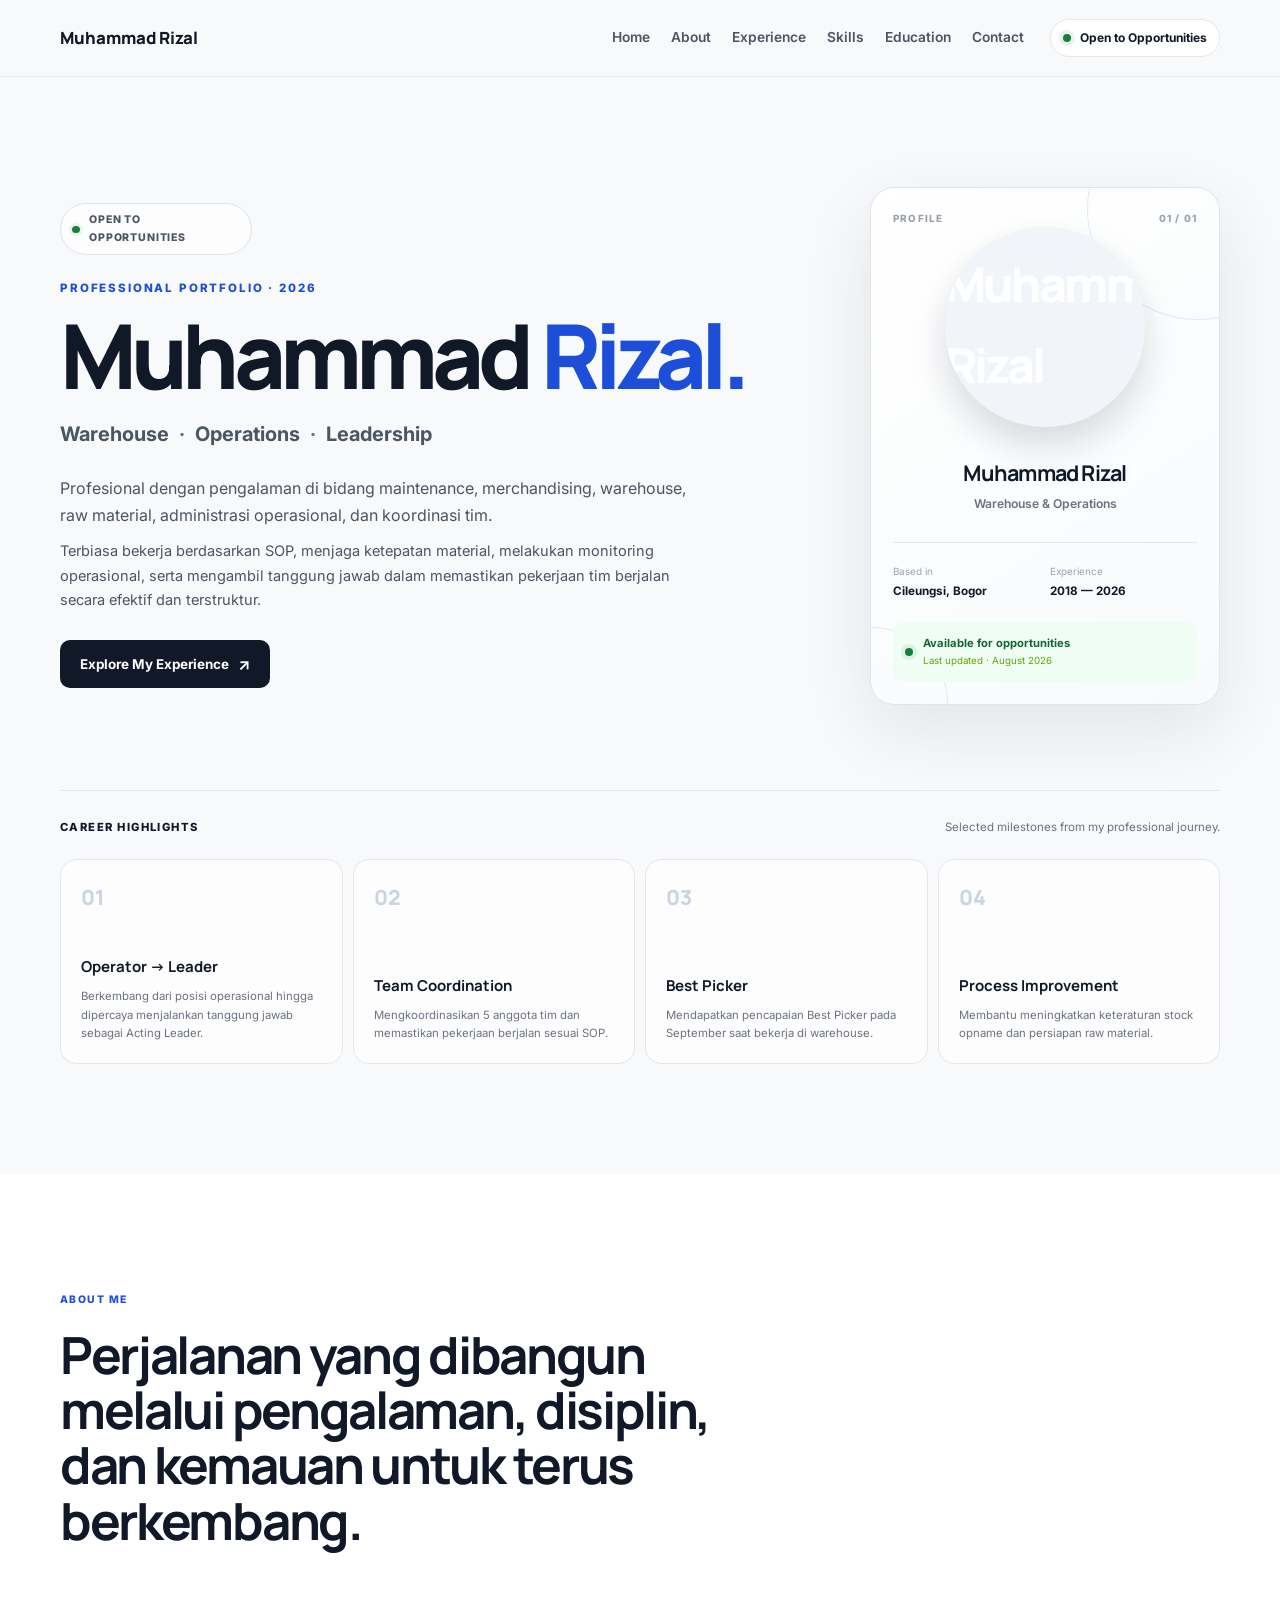
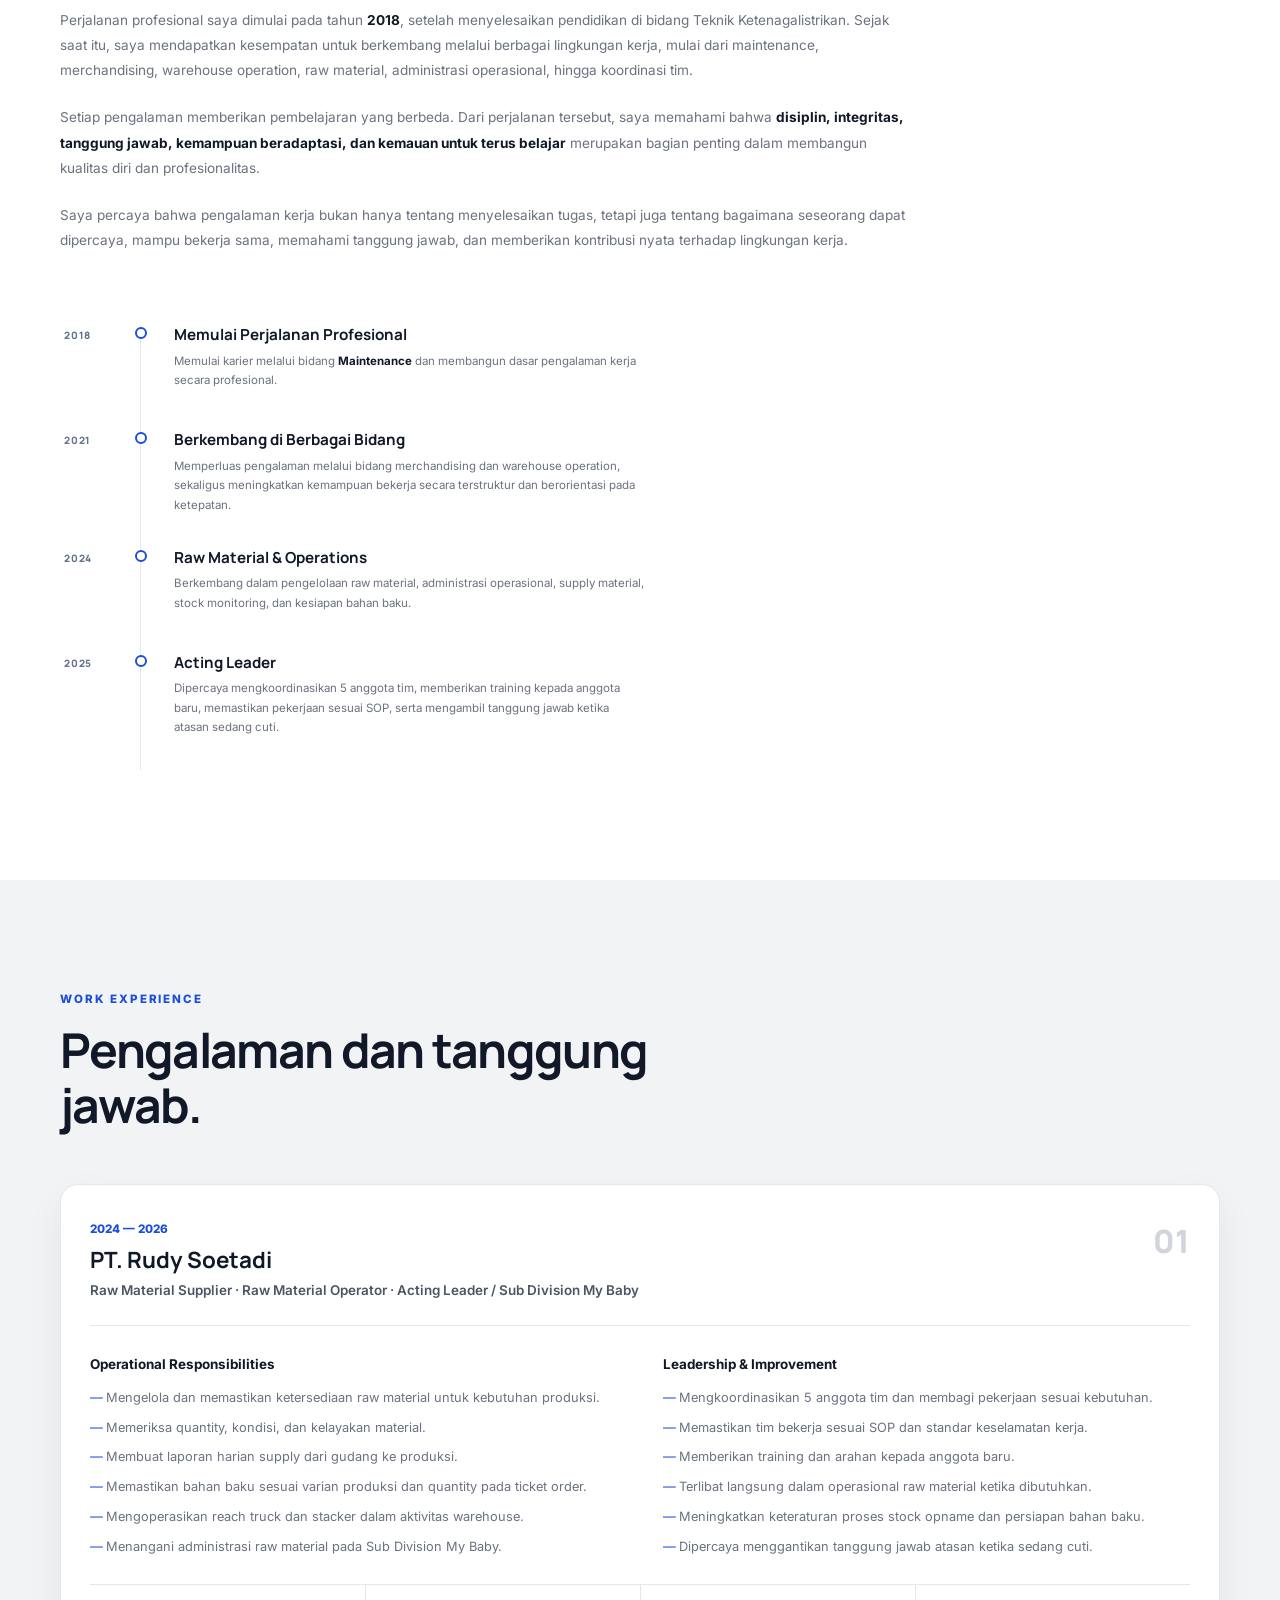
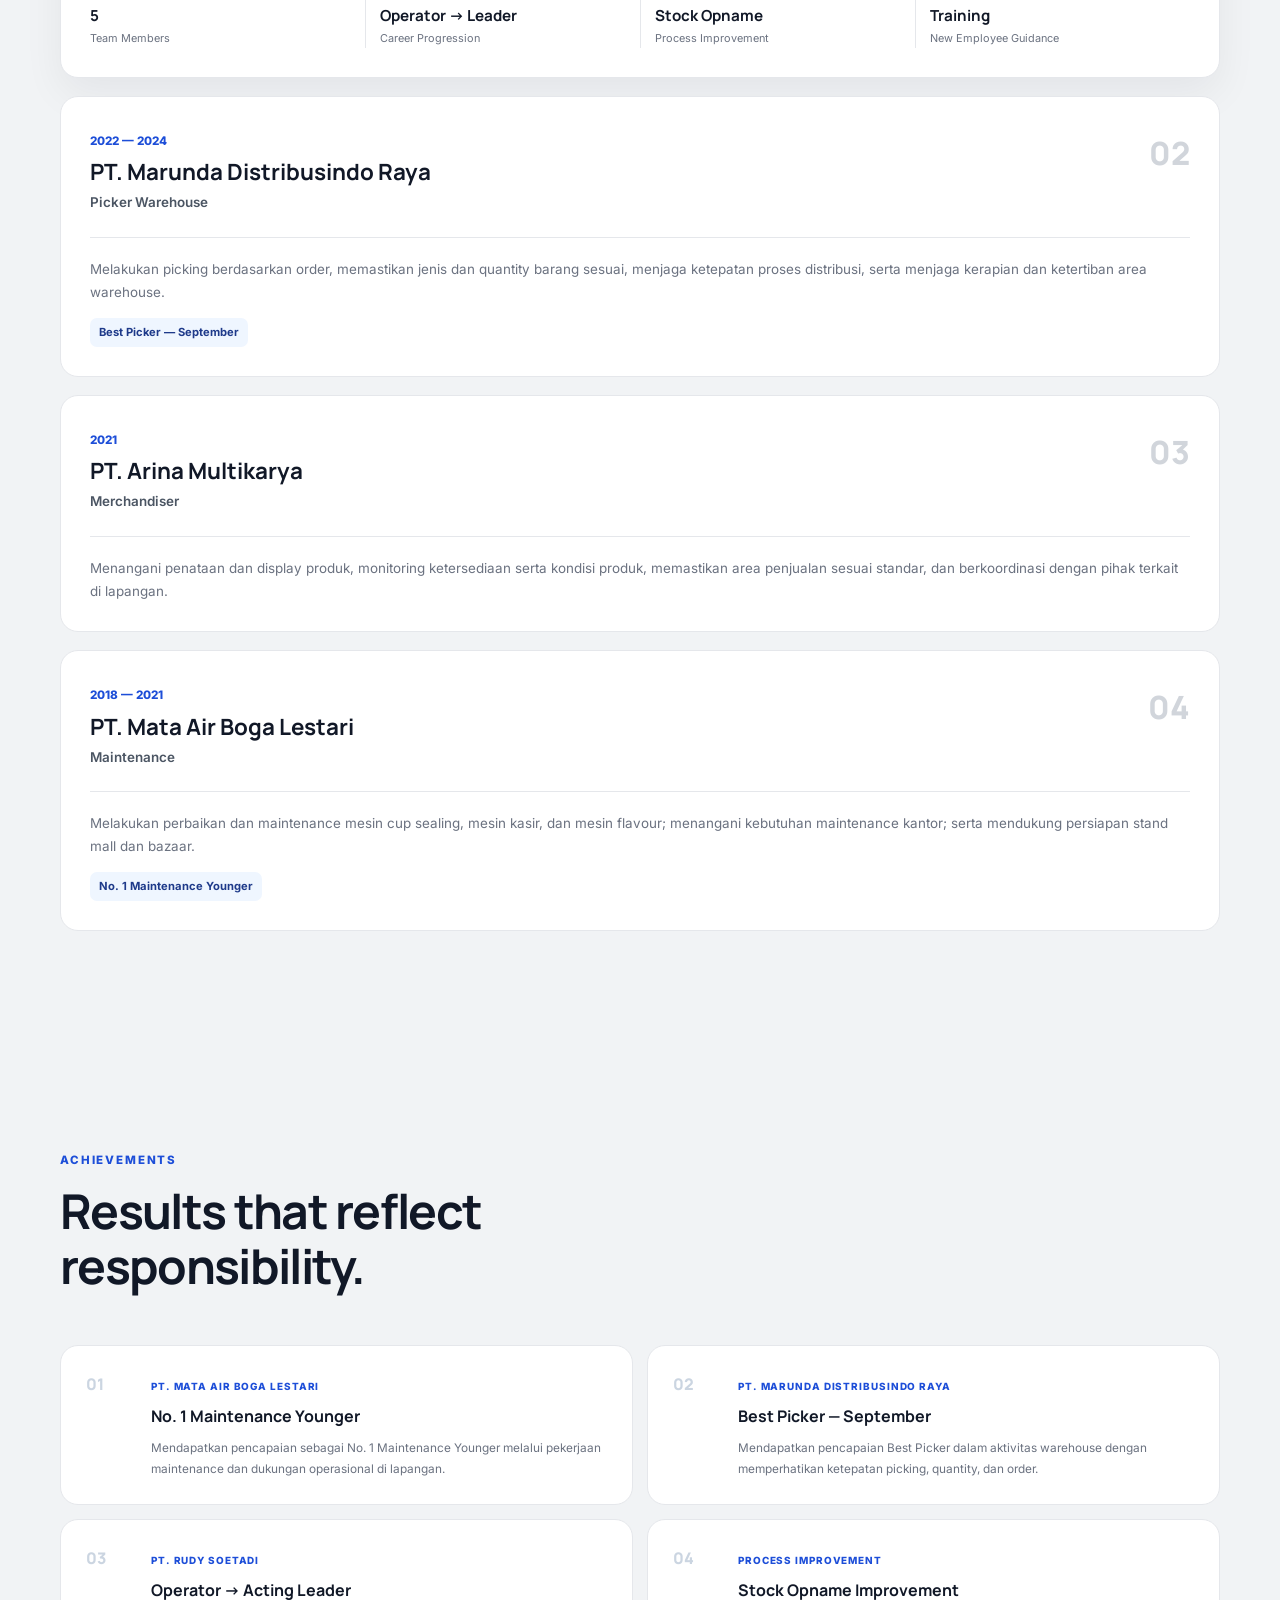
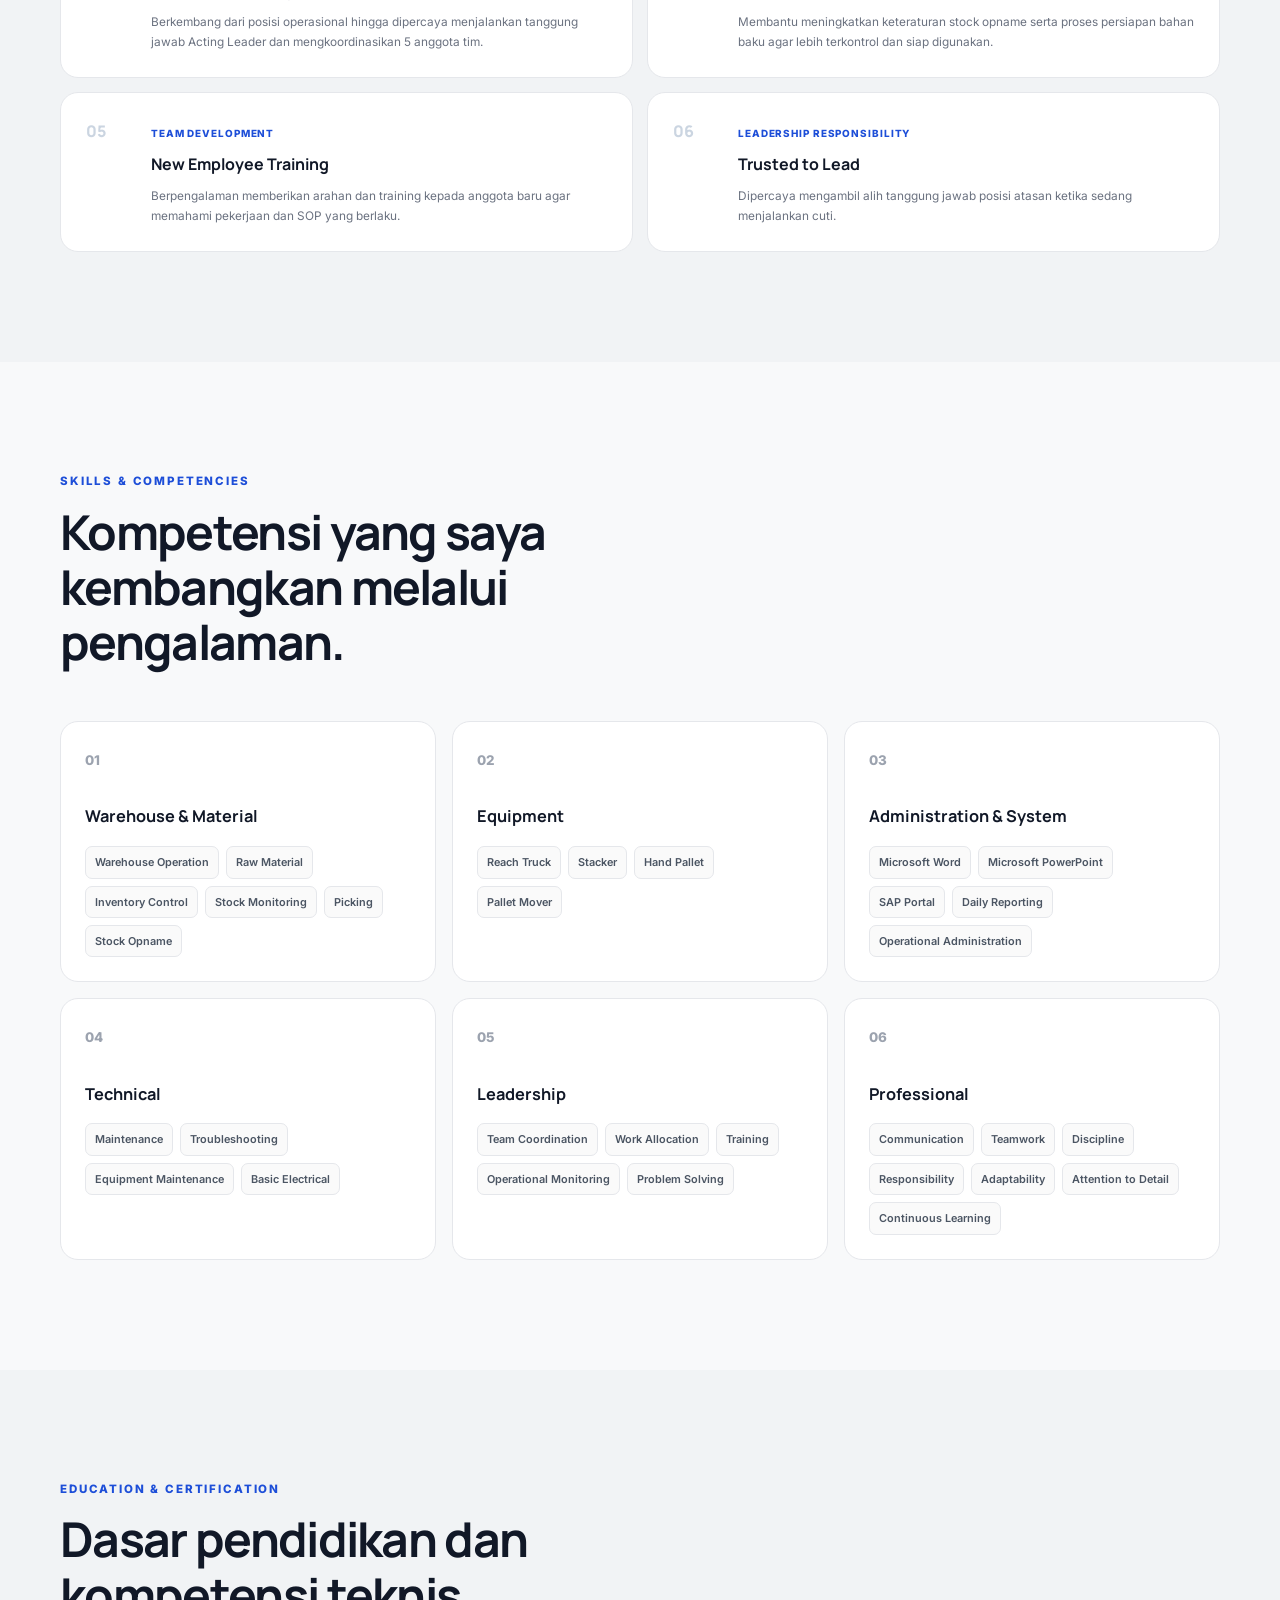
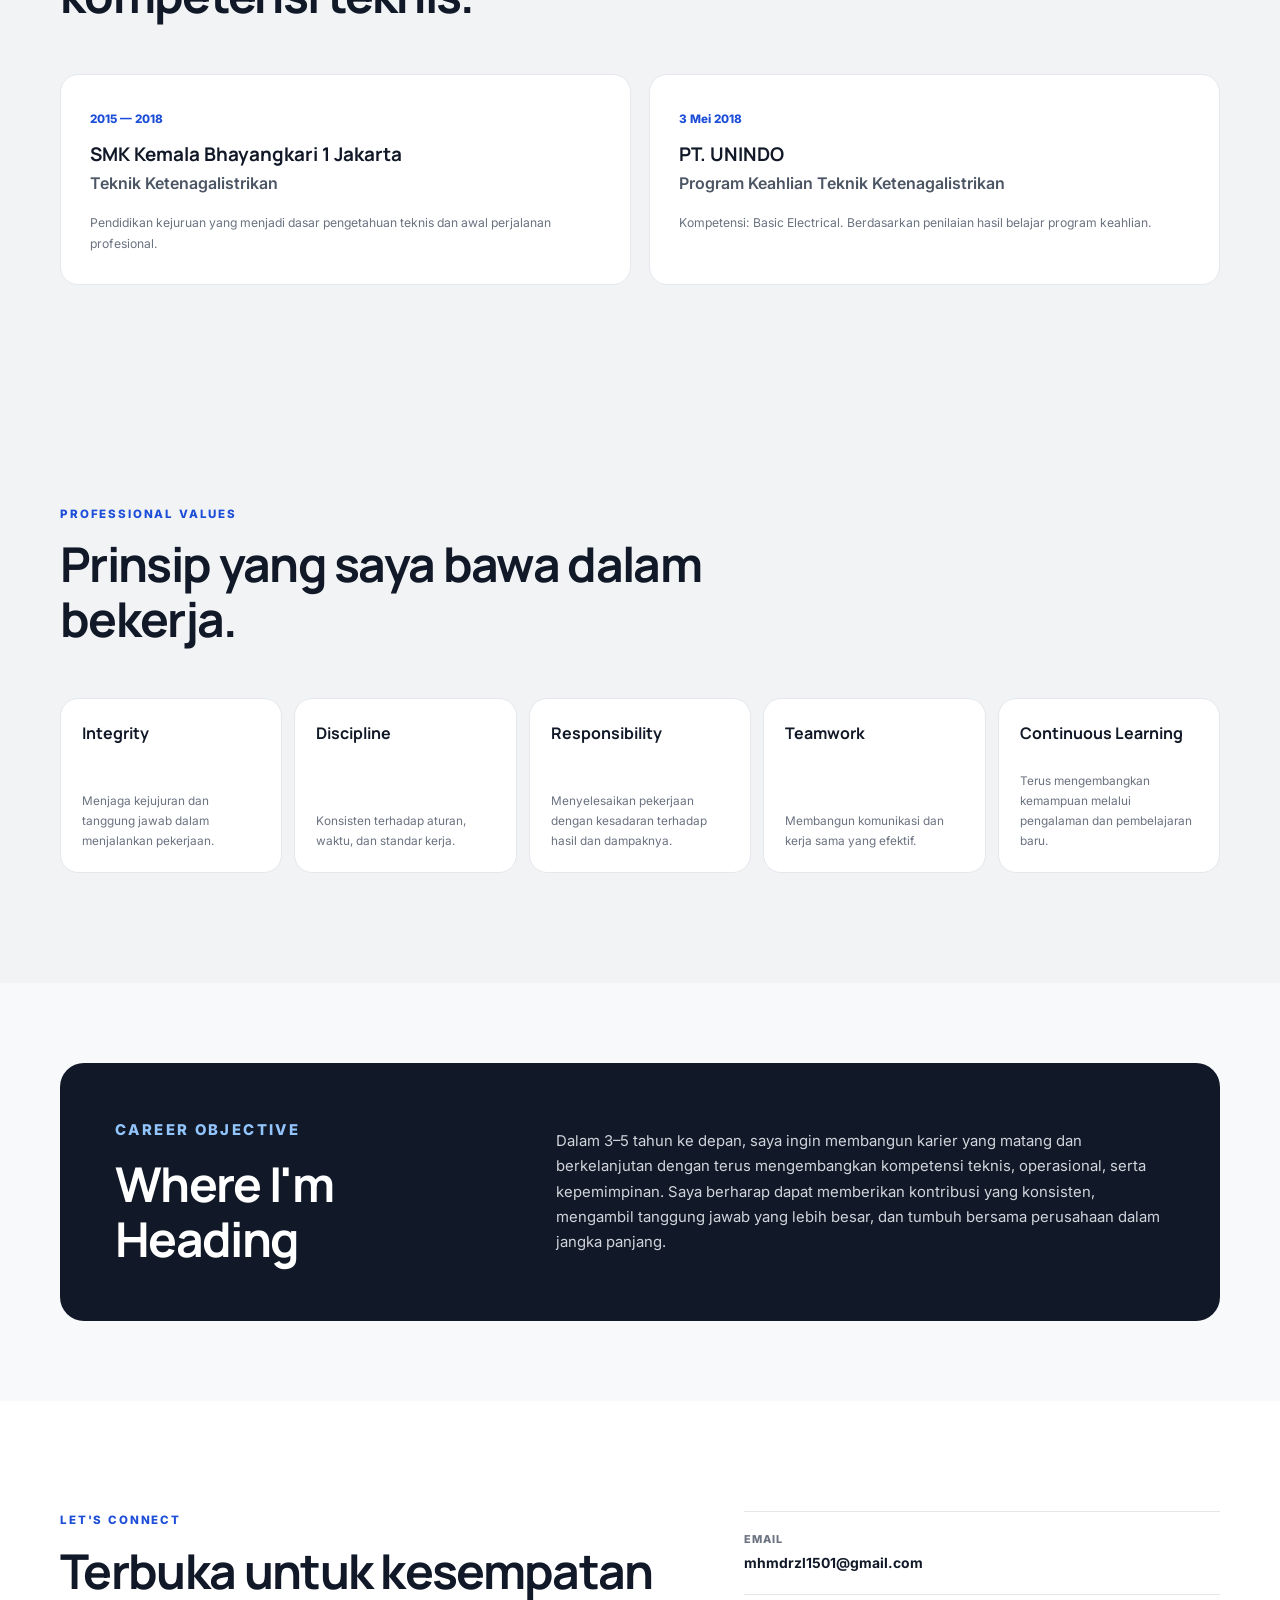
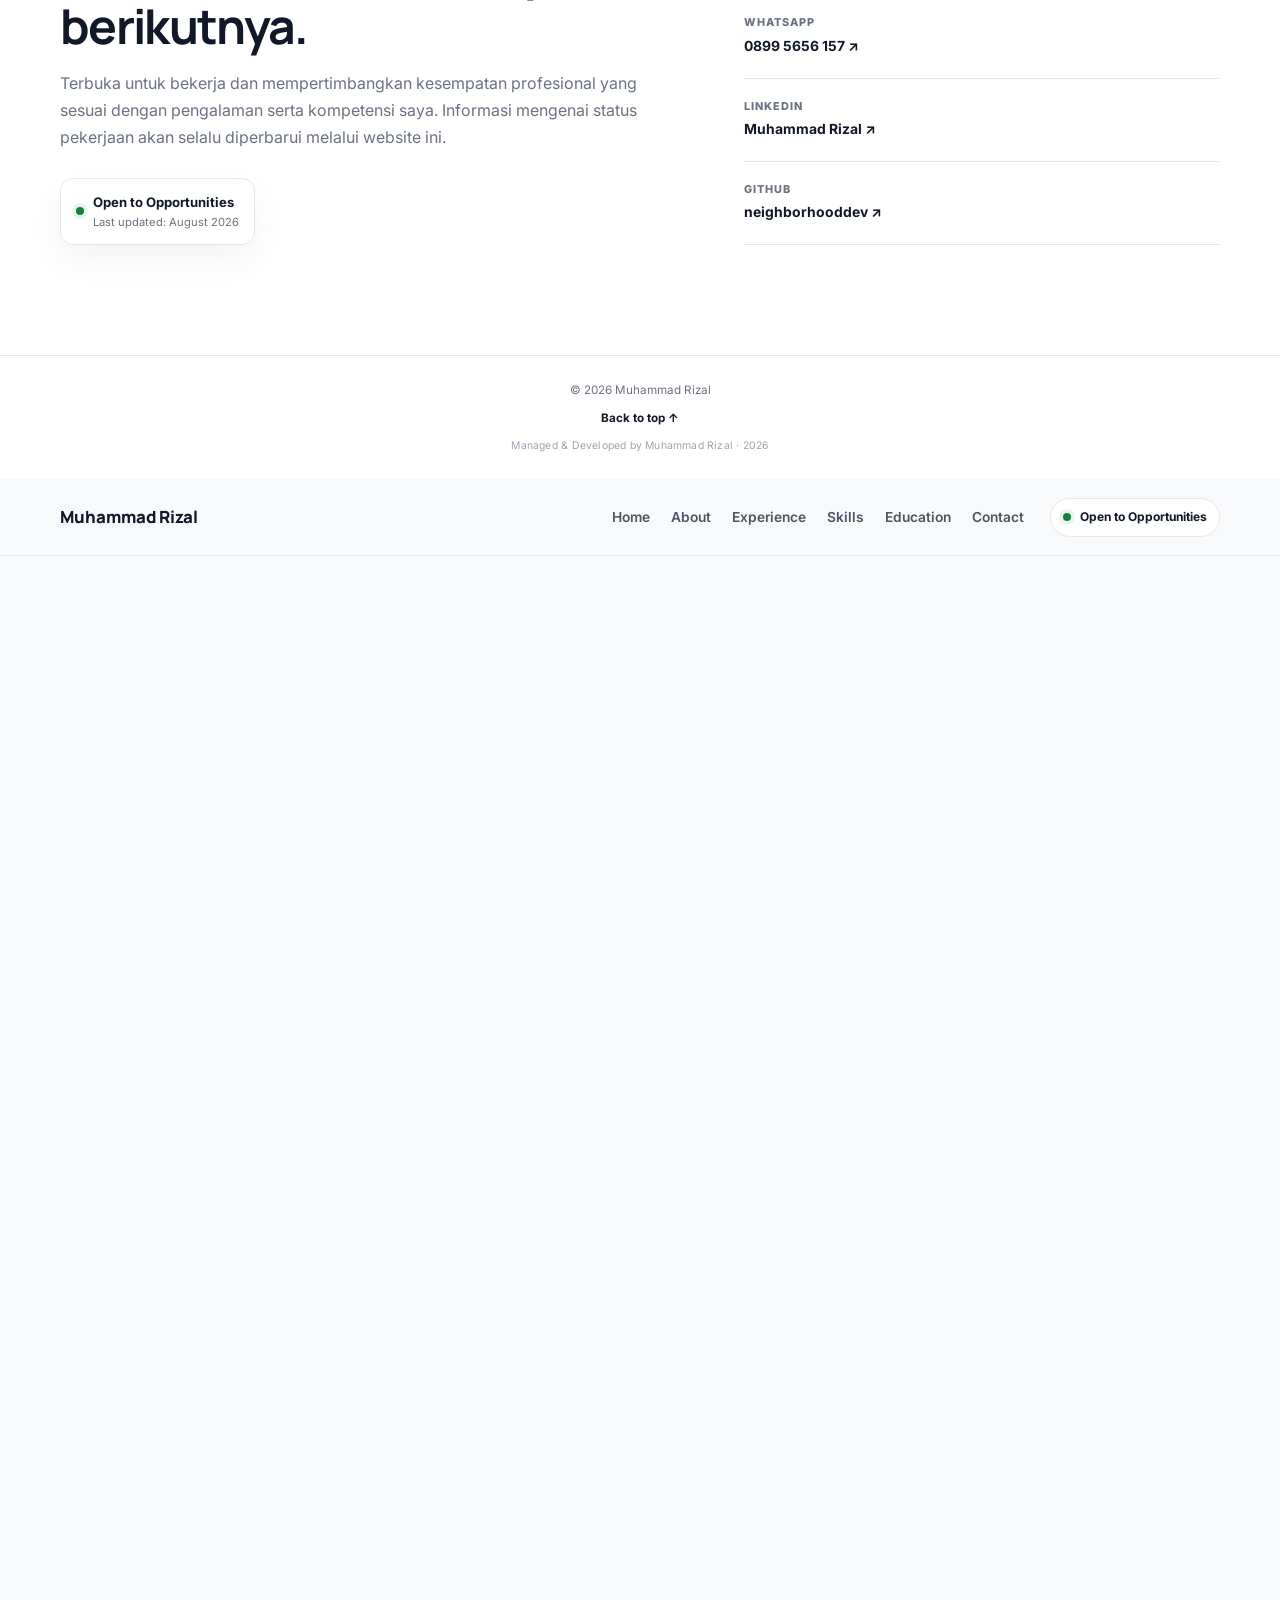
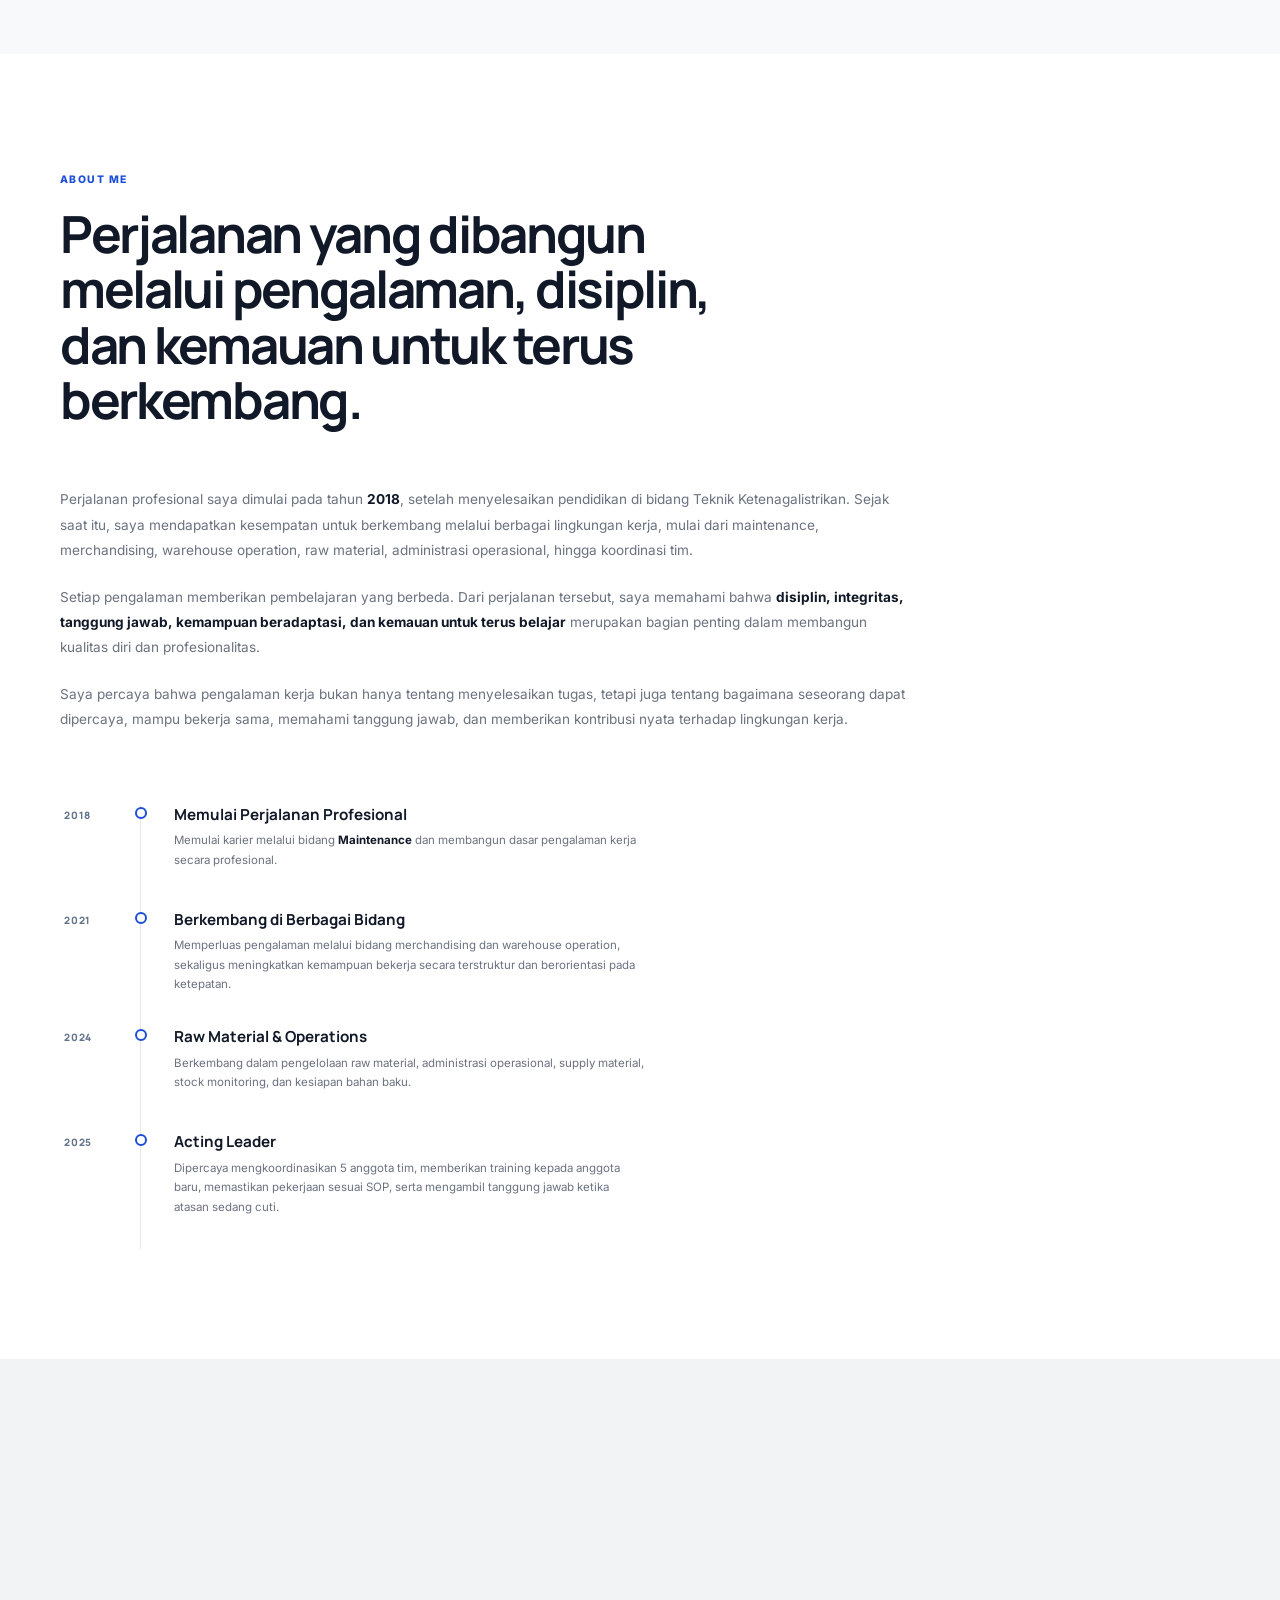
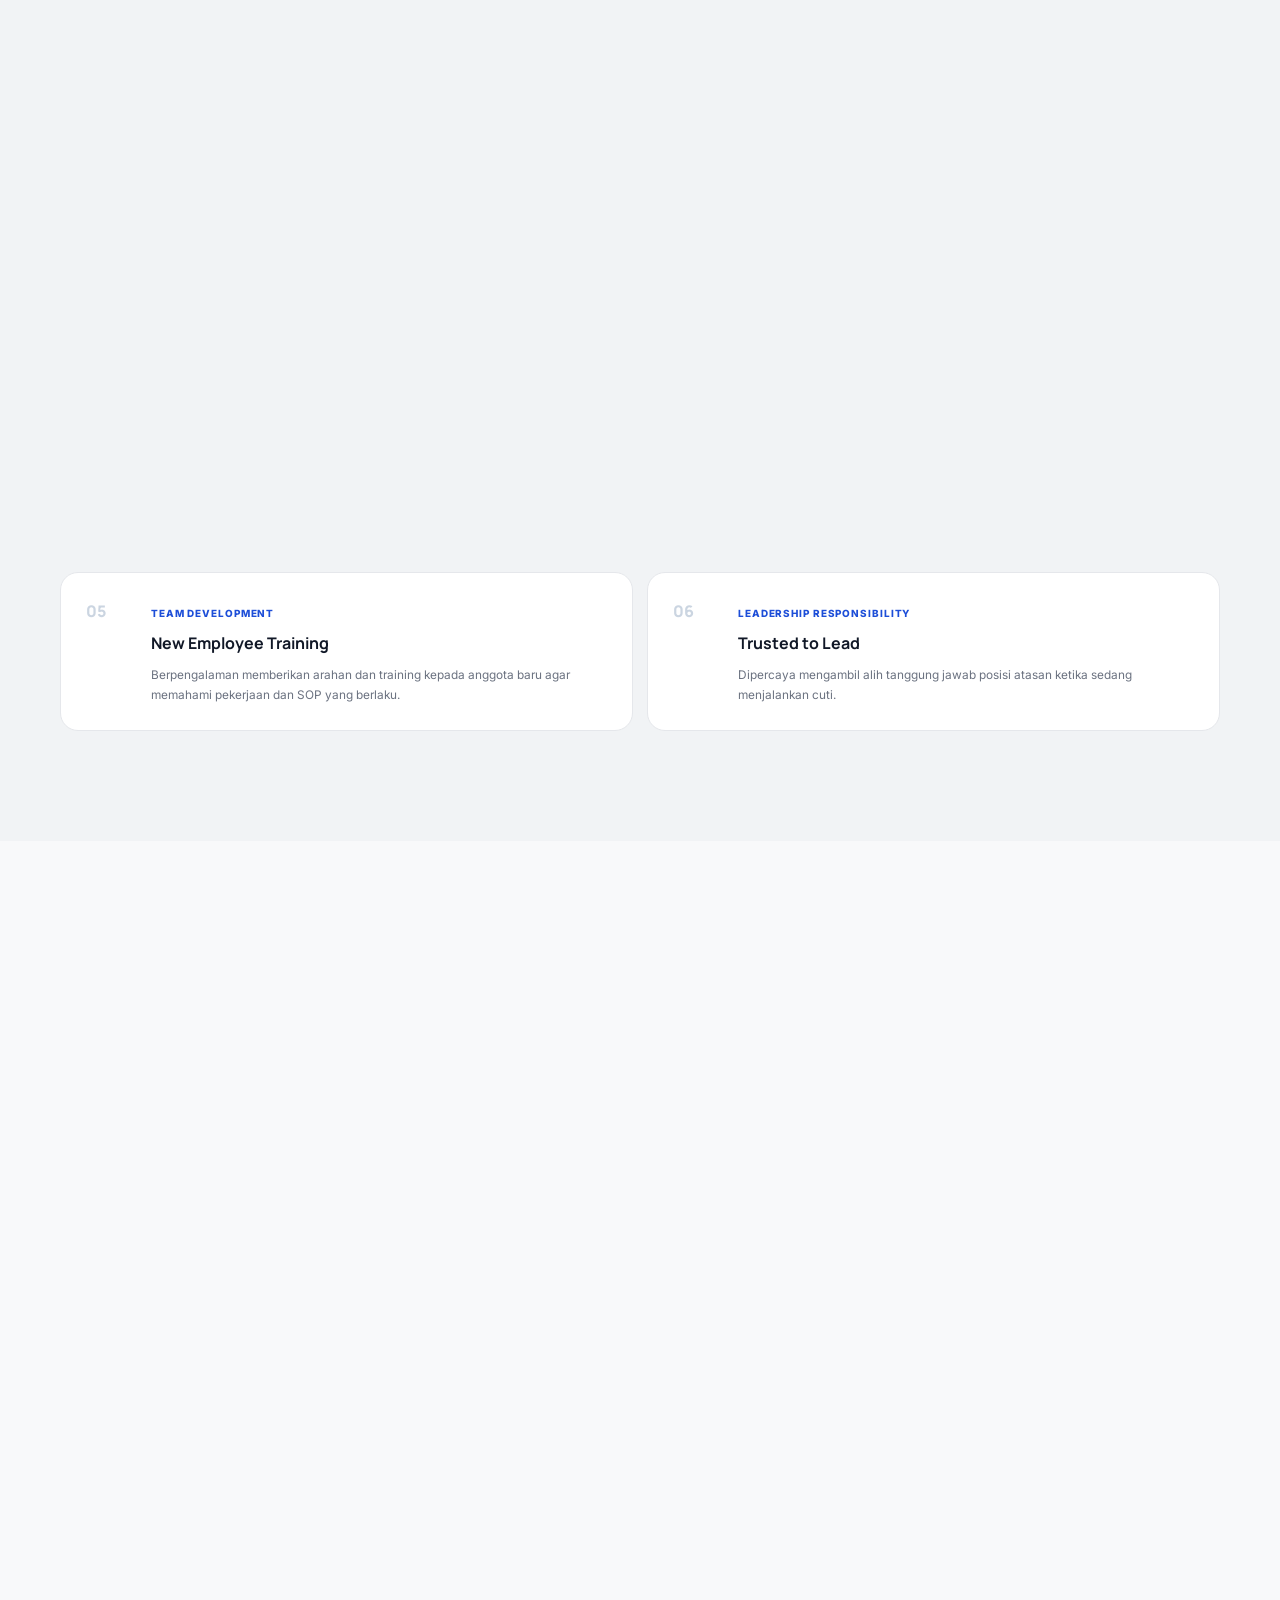
==== aa.html @ 7bb7089b "Add files via upload" ====
<!DOCTYPE html>
<html lang="id">

<head>
    <meta charset="UTF-8">
    <meta name="viewport" content="width=device-width, initial-scale=1.0">

    <meta
        name="description"
        content="Portfolio profesional Muhammad Rizal — Warehouse, Operations & Leadership."
    >

    <title>Muhammad Rizal | Professional Portfolio</title>

    <!-- Google Fonts -->
    <link rel="preconnect" href="https://fonts.googleapis.com">
    <link rel="preconnect" href="https://fonts.gstatic.com" crossorigin>

    <link
        href="https://fonts.googleapis.com/css2?family=Inter:wght@400;500;600;700&family=Manrope:wght@600;700;800&display=swap"
        rel="stylesheet"
    >

    <link rel="stylesheet" href="style.css">
</head>

<body>

<header class="site-header">

    <nav class="navbar container">

        <a href="#home" class="brand">
            Muhammad Rizal
        </a>

        <button
            class="menu-toggle"
            aria-label="Buka menu"
            aria-expanded="false"
        >
            <span></span>
            <span></span>
            <span></span>
        </button>

        <div class="nav-menu">
            <a href="#home">Home</a>
            <a href="#about">About</a>
            <a href="#experience">Experience</a>
            <a href="#skills">Skills</a>
            <a href="#education">Education</a>
            <a href="#contact">Contact</a>
        </div>

        <a href="#contact" class="availability-pill">
            <span class="status-dot"></span>
            Open to Opportunities
        </a>

    </nav>

</header>


<main>

<!-- ================= HERO ================= -->

<section class="hero section" id="home">

    <div class="container">

        <div class="hero-grid">

            <div class="hero-copy reveal">

                <div class="hero-label">
                    <span class="status-dot"></span>
                    OPEN TO OPPORTUNITIES
                </div>

                <p class="eyebrow">
                    PROFESSIONAL PORTFOLIO · 2026
                </p>

                <h1>
                    Muhammad
                    <span>Rizal.</span>
                </h1>

                <p class="hero-role">
                    Warehouse
                    <i>·</i>
                    Operations
                    <i>·</i>
                    Leadership
                </p>

                <p class="hero-description">
                    Profesional dengan pengalaman di bidang
                    maintenance, merchandising, warehouse,
                    raw material, administrasi operasional,
                    dan koordinasi tim.
                </p>

                <p class="hero-description secondary-description">
                    Terbiasa bekerja berdasarkan SOP, menjaga
                    ketepatan material, melakukan monitoring
                    operasional, serta mengambil tanggung jawab
                    dalam memastikan pekerjaan tim berjalan
                    secara efektif dan terstruktur.
                </p>

                <div class="hero-actions">

                    <a
                        href="#experience"
                        class="button primary"
                    >
                        Explore My Experience
                        <span>↗</span>
                    </a>

                </div>

            </div>


            <div class="hero-profile reveal">

                <div class="profile-card">

                    <div class="profile-top">
                        <span>PROFILE</span>
                        <span>01 / 01</span>
                    </div>

                    <div class="profile-monogram">

                        <img
                            src="https://i.imgur.com/rXonuzf.jpeg"
                            alt="Muhammad Rizal"
                        >

                    </div>

                    <div class="profile-info">

                        <h2>
                            Muhammad Rizal
                        </h2>

                        <p>
                            Warehouse & Operations
                        </p>

                    </div>

                    <div class="profile-meta">

                        <div>
                            <span>Based in</span>
                            <strong>
                                Cileungsi, Bogor
                            </strong>
                        </div>

                        <div>
                            <span>Experience</span>
                            <strong>
                                2018 — 2026
                            </strong>
                        </div>

                    </div>

                    <div class="profile-status">

                        <span class="status-dot"></span>

                        <div>

                            <strong>
                                Available for opportunities
                            </strong>

                            <small>
                                Last updated · August 2026
                            </small>

                        </div>

                    </div>

                </div>

            </div>

        </div>


        <!-- ================= CAREER HIGHLIGHTS ================= -->

        <div class="career-highlights reveal">

            <div class="highlights-heading">

                <span>
                    CAREER HIGHLIGHTS
                </span>

                <p>
                    Selected milestones from my
                    professional journey.
                </p>

            </div>


            <div class="highlight-grid">

                <article class="highlight-card">

                    <div class="highlight-number">
                        01
                    </div>

                    <div>

                        <strong>
                            Operator → Leader
                        </strong>

                        <p>
                            Berkembang dari posisi operasional
                            hingga dipercaya menjalankan
                            tanggung jawab sebagai Acting Leader.
                        </p>

                    </div>

                </article>


                <article class="highlight-card">

                    <div class="highlight-number">
                        02
                    </div>

                    <div>

                        <strong>
                            Team Coordination
                        </strong>

                        <p>
                            Mengkoordinasikan 5 anggota
                            tim dan memastikan pekerjaan
                            berjalan sesuai SOP.
                        </p>

                    </div>

                </article>


                <article class="highlight-card">

                    <div class="highlight-number">
                        03
                    </div>

                    <div>

                        <strong>
                            Best Picker
                        </strong>

                        <p>
                            Mendapatkan pencapaian
                            Best Picker pada September
                            saat bekerja di warehouse.
                        </p>

                    </div>

                </article>


                <article class="highlight-card">

                    <div class="highlight-number">
                        04
                    </div>

                    <div>

                        <strong>
                            Process Improvement
                        </strong>

                        <p>
                            Membantu meningkatkan
                            keteraturan stock opname
                            dan persiapan raw material.
                        </p>

                    </div>

                </article>

            </div>

        </div>

    </div>

</section>


<!-- ================= ABOUT ME ================= -->

<section class="about-section" id="about">

    <div class="container">

        <div class="about-header">

            <span class="section-label">
                ABOUT ME
            </span>

            <h2>
                Perjalanan yang dibangun melalui
                pengalaman, disiplin, dan kemauan
                untuk terus berkembang.
            </h2>

        </div>


        <div class="about-content">

            <div class="about-intro">

                <p>
                    Perjalanan profesional saya dimulai pada tahun
                    <strong>2018</strong>, setelah menyelesaikan
                    pendidikan di bidang Teknik Ketenagalistrikan.
                    Sejak saat itu, saya mendapatkan kesempatan
                    untuk berkembang melalui berbagai lingkungan
                    kerja, mulai dari maintenance, merchandising,
                    warehouse operation, raw material, administrasi
                    operasional, hingga koordinasi tim.
                </p>

                <p>
                    Setiap pengalaman memberikan pembelajaran yang
                    berbeda. Dari perjalanan tersebut, saya memahami
                    bahwa <strong>disiplin, integritas, tanggung jawab,
                    kemampuan beradaptasi, dan kemauan untuk terus
                    belajar</strong> merupakan bagian penting dalam
                    membangun kualitas diri dan profesionalitas.
                </p>

                <p>
                    Saya percaya bahwa pengalaman kerja bukan hanya
                    tentang menyelesaikan tugas, tetapi juga tentang
                    bagaimana seseorang dapat dipercaya, mampu bekerja
                    sama, memahami tanggung jawab, dan memberikan
                    kontribusi nyata terhadap lingkungan kerja.
                </p>

            </div>


            <div class="about-journey">

                <div class="journey-item">

                    <div class="journey-year">
                        2018
                    </div>

                    <div class="journey-line"></div>

                    <div class="journey-content">

                        <h3>
                            Memulai Perjalanan Profesional
                        </h3>

                        <p>
                            Memulai karier melalui bidang
                            <strong>Maintenance</strong> dan
                            membangun dasar pengalaman kerja
                            secara profesional.
                        </p>

                    </div>

                </div>


                <div class="journey-item">

                    <div class="journey-year">
                        2021
                    </div>

                    <div class="journey-line"></div>

                    <div class="journey-content">

                        <h3>
                            Berkembang di Berbagai Bidang
                        </h3>

                        <p>
                            Memperluas pengalaman melalui bidang
                            merchandising dan warehouse operation,
                            sekaligus meningkatkan kemampuan bekerja
                            secara terstruktur dan berorientasi pada
                            ketepatan.
                        </p>

                    </div>

                </div>


                <div class="journey-item">

                    <div class="journey-year">
                        2024
                    </div>

                    <div class="journey-line"></div>

                    <div class="journey-content">

                        <h3>
                            Raw Material & Operations
                        </h3>

                        <p>
                            Berkembang dalam pengelolaan raw material,
                            administrasi operasional, supply material,
                            stock monitoring, dan kesiapan bahan baku.
                        </p>

                    </div>

                </div>


                <div class="journey-item">

                    <div class="journey-year">
                        2025
                    </div>

                    <div class="journey-line"></div>

                    <div class="journey-content">

                        <h3>
                            Acting Leader
                        </h3>

                        <p>
                            Dipercaya mengkoordinasikan 5 anggota tim,
                            memberikan training kepada anggota baru,
                            memastikan pekerjaan sesuai SOP, serta
                            mengambil tanggung jawab ketika atasan
                            sedang cuti.
                        </p>

                    </div>

                </div>

            </div>

        </div>

    </div>

</section>


<!-- ================= EXPERIENCE ================= -->

<section class="section muted" id="experience">

    <div class="container">

        <div class="section-heading reveal">

            <p class="eyebrow">
                WORK EXPERIENCE
            </p>

            <h2>
                Pengalaman dan tanggung jawab.
            </h2>

        </div>


        <div class="experience-list">


            <!-- RUDY SOETADI -->

            <article class="experience-card featured reveal">

                <div class="experience-top">

                    <div>

                        <span>
                            2024 — 2026
                        </span>

                        <h3>
                            PT. Rudy Soetadi
                        </h3>

                        <p>
                            Raw Material Supplier ·
                            Raw Material Operator ·
                            Acting Leader / Sub Division My Baby
                        </p>

                    </div>

                    <strong>
                        01
                    </strong>

                </div>


                <div class="experience-columns">

                    <div>

                        <h4>
                            Operational Responsibilities
                        </h4>

                        <ul>

                            <li>
                                Mengelola dan memastikan ketersediaan
                                raw material untuk kebutuhan produksi.
                            </li>

                            <li>
                                Memeriksa quantity, kondisi, dan
                                kelayakan material.
                            </li>

                            <li>
                                Membuat laporan harian supply dari
                                gudang ke produksi.
                            </li>

                            <li>
                                Memastikan bahan baku sesuai varian
                                produksi dan quantity pada ticket order.
                            </li>

                            <li>
                                Mengoperasikan reach truck dan stacker
                                dalam aktivitas warehouse.
                            </li>

                            <li>
                                Menangani administrasi raw material
                                pada Sub Division My Baby.
                            </li>

                        </ul>

                    </div>


                    <div>

                        <h4>
                            Leadership & Improvement
                        </h4>

                        <ul>

                            <li>
                                Mengkoordinasikan 5 anggota tim dan
                                membagi pekerjaan sesuai kebutuhan.
                            </li>

                            <li>
                                Memastikan tim bekerja sesuai SOP
                                dan standar keselamatan kerja.
                            </li>

                            <li>
                                Memberikan training dan arahan kepada
                                anggota baru.
                            </li>

                            <li>
                                Terlibat langsung dalam operasional
                                raw material ketika dibutuhkan.
                            </li>

                            <li>
                                Meningkatkan keteraturan proses
                                stock opname dan persiapan bahan baku.
                            </li>

                            <li>
                                Dipercaya menggantikan tanggung jawab
                                atasan ketika sedang cuti.
                            </li>

                        </ul>

                    </div>

                </div>


                <div class="achievement-panel">

                    <div>
                        <strong>5</strong>
                        <span>Team Members</span>
                    </div>

                    <div>
                        <strong>
                            Operator → Leader
                        </strong>
                        <span>
                            Career Progression
                        </span>
                    </div>

                    <div>
                        <strong>
                            Stock Opname
                        </strong>
                        <span>
                            Process Improvement
                        </span>
                    </div>

                    <div>
                        <strong>
                            Training
                        </strong>
                        <span>
                            New Employee Guidance
                        </span>
                    </div>

                </div>

            </article>


            <!-- MARUNDA -->

            <article class="experience-card reveal">

                <div class="experience-top">

                    <div>

                        <span>
                            2022 — 2024
                        </span>

                        <h3>
                            PT. Marunda Distribusindo Raya
                        </h3>

                        <p>
                            Picker Warehouse
                        </p>

                    </div>

                    <strong>
                        02
                    </strong>

                </div>

                <p class="simple">
                    Melakukan picking berdasarkan order,
                    memastikan jenis dan quantity barang sesuai,
                    menjaga ketepatan proses distribusi,
                    serta menjaga kerapian dan ketertiban
                    area warehouse.
                </p>

                <em>
                    Best Picker — September
                </em>

            </article>


            <!-- ARINA -->

            <article class="experience-card reveal">

                <div class="experience-top">

                    <div>

                        <span>
                            2021
                        </span>

                        <h3>
                            PT. Arina Multikarya
                        </h3>

                        <p>
                            Merchandiser
                        </p>

                    </div>

                    <strong>
                        03
                    </strong>

                </div>

                <p class="simple">
                    Menangani penataan dan display produk,
                    monitoring ketersediaan serta kondisi produk,
                    memastikan area penjualan sesuai standar,
                    dan berkoordinasi dengan pihak terkait
                    di lapangan.
                </p>

            </article>


            <!-- MATA AIR -->

            <article class="experience-card reveal">

                <div class="experience-top">

                    <div>

                        <span>
                            2018 — 2021
                        </span>

                        <h3>
                            PT. Mata Air Boga Lestari
                        </h3>

                        <p>
                            Maintenance
                        </p>

                    </div>

                    <strong>
                        04
                    </strong>

                </div>

                <p class="simple">
                    Melakukan perbaikan dan maintenance mesin
                    cup sealing, mesin kasir, dan mesin flavour;
                    menangani kebutuhan maintenance kantor;
                    serta mendukung persiapan stand mall dan bazaar.
                </p>

                <em>
                    No. 1 Maintenance Younger
                </em>

            </article>

        </div>

    </div>

</section>


<!-- ================= ACHIEVEMENTS ================= -->

<section class="section achievements muted" id="achievements">

    <div class="container">

        <div class="section-heading reveal">

            <p class="eyebrow">
                ACHIEVEMENTS
            </p>

            <h2>
                Results that reflect responsibility.
            </h2>

        </div>


        <div class="achievement-grid">

            <article class="achievement-card reveal">

                <div class="achievement-number">
                    01
                </div>

                <div class="achievement-content">

                    <span>
                        PT. MATA AIR BOGA LESTARI
                    </span>

                    <h3>
                        No. 1 Maintenance Younger
                    </h3>

                    <p>
                        Mendapatkan pencapaian sebagai
                        No. 1 Maintenance Younger melalui
                        pekerjaan maintenance dan dukungan
                        operasional di lapangan.
                    </p>

                </div>

            </article>


            <article class="achievement-card reveal">

                <div class="achievement-number">
                    02
                </div>

                <div class="achievement-content">

                    <span>
                        PT. MARUNDA DISTRIBUSINDO RAYA
                    </span>

                    <h3>
                        Best Picker — September
                    </h3>

                    <p>
                        Mendapatkan pencapaian Best Picker
                        dalam aktivitas warehouse dengan
                        memperhatikan ketepatan picking,
                        quantity, dan order.
                    </p>

                </div>

            </article>


            <article class="achievement-card reveal">

                <div class="achievement-number">
                    03
                </div>

                <div class="achievement-content">

                    <span>
                        PT. RUDY SOETADI
                    </span>

                    <h3>
                        Operator → Acting Leader
                    </h3>

                    <p>
                        Berkembang dari posisi operasional
                        hingga dipercaya menjalankan
                        tanggung jawab Acting Leader dan
                        mengkoordinasikan 5 anggota tim.
                    </p>

                </div>

            </article>


            <article class="achievement-card reveal">

                <div class="achievement-number">
                    04
                </div>

                <div class="achievement-content">

                    <span>
                        PROCESS IMPROVEMENT
                    </span>

                    <h3>
                        Stock Opname Improvement
                    </h3>

                    <p>
                        Membantu meningkatkan keteraturan
                        stock opname serta proses persiapan
                        bahan baku agar lebih terkontrol
                        dan siap digunakan.
                    </p>

                </div>

            </article>


            <article class="achievement-card">

                <div class="achievement-number">
                    05
                </div>

                <div class="achievement-content">

                    <span>
                        TEAM DEVELOPMENT
                    </span>

                    <h3>
                        New Employee Training
                    </h3>

                    <p>
                        Berpengalaman memberikan arahan
                        dan training kepada anggota baru
                        agar memahami pekerjaan dan SOP
                        yang berlaku.
                    </p>

                </div>

            </article>


            <article class="achievement-card">

                <div class="achievement-number">
                    06
                </div>

                <div class="achievement-content">

                    <span>
                        LEADERSHIP RESPONSIBILITY
                    </span>

                    <h3>
                        Trusted to Lead
                    </h3>

                    <p>
                        Dipercaya mengambil alih tanggung
                        jawab posisi atasan ketika sedang
                        menjalankan cuti.
                    </p>

                </div>

            </article>

        </div>

    </div>

</section>


<!-- ================= SKILLS ================= -->

<section class="section" id="skills">

    <div class="container">

        <div class="section-heading reveal">

            <p class="eyebrow">
                SKILLS & COMPETENCIES
            </p>

            <h2>
                Kompetensi yang saya kembangkan melalui pengalaman.
            </h2>

        </div>


        <div class="skills-grid">

            <article class="skill-card reveal">

                <small>01</small>

                <h3>
                    Warehouse & Material
                </h3>

                <div class="tags">
                    <span>Warehouse Operation</span>
                    <span>Raw Material</span>
                    <span>Inventory Control</span>
                    <span>Stock Monitoring</span>
                    <span>Picking</span>
                    <span>Stock Opname</span>
                </div>

            </article>


            <article class="skill-card reveal">

                <small>02</small>

                <h3>
                    Equipment
                </h3>

                <div class="tags">
                    <span>Reach Truck</span>
                    <span>Stacker</span>
                    <span>Hand Pallet</span>
                    <span>Pallet Mover</span>
                </div>

            </article>


            <article class="skill-card reveal">

                <small>03</small>

                <h3>
                    Administration & System
                </h3>

                <div class="tags">
                    <span>Microsoft Word</span>
                    <span>Microsoft PowerPoint</span>
                    <span>SAP Portal</span>
                    <span>Daily Reporting</span>
                    <span>Operational Administration</span>
                </div>

            </article>


            <article class="skill-card reveal">

                <small>04</small>

                <h3>
                    Technical
                </h3>

                <div class="tags">
                    <span>Maintenance</span>
                    <span>Troubleshooting</span>
                    <span>Equipment Maintenance</span>
                    <span>Basic Electrical</span>
                </div>

            </article>


            <article class="skill-card reveal">

                <small>05</small>

                <h3>
                    Leadership
                </h3>

                <div class="tags">
                    <span>Team Coordination</span>
                    <span>Work Allocation</span>
                    <span>Training</span>
                    <span>Operational Monitoring</span>
                    <span>Problem Solving</span>
                </div>

            </article>


            <article class="skill-card reveal">

                <small>06</small>

                <h3>
                    Professional
                </h3>

                <div class="tags">
                    <span>Communication</span>
                    <span>Teamwork</span>
                    <span>Discipline</span>
                    <span>Responsibility</span>
                    <span>Adaptability</span>
                    <span>Attention to Detail</span>
                    <span>Continuous Learning</span>
                </div>

            </article>

        </div>

    </div>

</section>


<!-- ================= EDUCATION ================= -->

<section class="section muted" id="education">

    <div class="container">

        <div class="section-heading reveal">

            <p class="eyebrow">
                EDUCATION & CERTIFICATION
            </p>

            <h2>
                Dasar pendidikan dan kompetensi teknis.
            </h2>

        </div>


        <div class="education-grid">

            <article class="education-card reveal">

                <span>
                    2015 — 2018
                </span>

                <h3>
                    SMK Kemala Bhayangkari 1 Jakarta
                </h3>

                <p>
                    Teknik Ketenagalistrikan
                </p>

                <small>
                    Pendidikan kejuruan yang menjadi dasar
                    pengetahuan teknis dan awal perjalanan
                    profesional.
                </small>

            </article>


            <article class="education-card reveal">

                <span>
                    3 Mei 2018
                </span>

                <h3>
                    PT. UNINDO
                </h3>

                <p>
                    Program Keahlian Teknik Ketenagalistrikan
                </p>

                <small>
                    Kompetensi: Basic Electrical.
                    Berdasarkan penilaian hasil belajar
                    program keahlian.
                </small>

            </article>

        </div>

    </div>

</section>


<!-- ================= PROFESSIONAL VALUES ================= -->

<section class="section muted" id="values">

    <div class="container">

        <div class="section-heading reveal">

            <p class="eyebrow">
                PROFESSIONAL VALUES
            </p>

            <h2>
                Prinsip yang saya bawa dalam bekerja.
            </h2>

        </div>


        <div class="values-grid">

            <article class="value-card reveal">
                <strong>Integrity</strong>
                <span>
                    Menjaga kejujuran dan tanggung jawab
                    dalam menjalankan pekerjaan.
                </span>
            </article>

            <article class="value-card reveal">
                <strong>Discipline</strong>
                <span>
                    Konsisten terhadap aturan, waktu,
                    dan standar kerja.
                </span>
            </article>

            <article class="value-card reveal">
                <strong>Responsibility</strong>
                <span>
                    Menyelesaikan pekerjaan dengan kesadaran
                    terhadap hasil dan dampaknya.
                </span>
            </article>

            <article class="value-card reveal">
                <strong>Teamwork</strong>
                <span>
                    Membangun komunikasi dan kerja sama
                    yang efektif.
                </span>
            </article>

            <article class="value-card reveal">
                <strong>Continuous Learning</strong>
                <span>
                    Terus mengembangkan kemampuan melalui
                    pengalaman dan pembelajaran baru.
                </span>
            </article>

        </div>

    </div>

</section>


<!-- ================= CAREER OBJECTIVE ================= -->

<section class="section objective">

    <div class="container objective-card reveal">

        <div>

            <p class="eyebrow">
                CAREER OBJECTIVE
            </p>

            <h2>
                Where I'm Heading
            </h2>

        </div>

        <p>
            Dalam 3–5 tahun ke depan, saya ingin membangun
            karier yang matang dan berkelanjutan dengan terus
            mengembangkan kompetensi teknis, operasional,
            serta kepemimpinan. Saya berharap dapat memberikan
            kontribusi yang konsisten, mengambil tanggung jawab
            yang lebih besar, dan tumbuh bersama perusahaan
            dalam jangka panjang.
        </p>

    </div>

</section>


<!-- ================= CONTACT ================= -->

<section class="section contact" id="contact">

    <div class="container contact-grid">

        <div class="contact-copy reveal">

            <p class="eyebrow">
                LET'S CONNECT
            </p>

            <h2>
                Terbuka untuk kesempatan berikutnya.
            </h2>

            <p>
                Terbuka untuk bekerja dan mempertimbangkan
                kesempatan profesional yang sesuai dengan
                pengalaman serta kompetensi saya.
                Informasi mengenai status pekerjaan akan selalu
                diperbarui melalui website ini.
            </p>


            <div class="availability-card">

                <span class="status-dot"></span>

                <div>

                    <strong>
                        Open to Opportunities
                    </strong>

                    <small>
                        Last updated: August 2026
                    </small>

                </div>

            </div>

        </div>


        <div class="contact-list">

            <a href="mailto:mhmdrzl1501@gmail.com">

                <span>
                    Email
                </span>

                <strong>
                    mhmdrzl1501@gmail.com
                </strong>

            </a>


            <a
                href="https://wa.me/628995656157"
                target="_blank"
                rel="noopener"
            >

                <span>
                    WhatsApp
                </span>

                <strong>
                    0899 5656 157 ↗
                </strong>

            </a>


            <a
                href="https://www.linkedin.com/in/muhammad-rizal-b756261b6"
                target="_blank"
                rel="noopener"
            >

                <span>
                    LinkedIn
                </span>

                <strong>
                    Muhammad Rizal ↗
                </strong>

            </a>


            <a
                href="https://github.com/neighborhooddev"
                target="_blank"
                rel="noopener"
            >

                <span>
                    GitHub
                </span>

                <strong>
                    neighborhooddev ↗
                </strong>

            </a>

        </div>

    </div>

</section>

</main>


<!-- ================= FOOTER ================= -->

<footer>

    <div class="container footer-content">

        <span>
            © 2026 Muhammad Rizal
        </span>

        <a href="#home">
            Back to top ↑
        </a>

        <small>
            Managed & Developed by Muhammad Rizal · 2026
        </small>

    </div>

</footer>


<script src="script.js"></script>

</body>
</html><!DOCTYPE html>
<html lang="id">

<head>
    <meta charset="UTF-8">
    <meta name="viewport" content="width=device-width, initial-scale=1.0">

    <meta
        name="description"
        content="Portfolio profesional Muhammad Rizal — Warehouse, Operations & Leadership."
    >

    <title>Muhammad Rizal | Professional Portfolio</title>

    <!-- Google Fonts -->
    <link rel="preconnect" href="https://fonts.googleapis.com">
    <link rel="preconnect" href="https://fonts.gstatic.com" crossorigin>

    <link
        href="https://fonts.googleapis.com/css2?family=Inter:wght@400;500;600;700&family=Manrope:wght@600;700;800&display=swap"
        rel="stylesheet"
    >

    <link rel="stylesheet" href="style.css">
</head>

<body>

<header class="site-header">

    <nav class="navbar container">

        <a href="#home" class="brand">
            Muhammad Rizal
        </a>

        <button
            class="menu-toggle"
            aria-label="Buka menu"
            aria-expanded="false"
        >
            <span></span>
            <span></span>
            <span></span>
        </button>

        <div class="nav-menu">
            <a href="#home">Home</a>
            <a href="#about">About</a>
            <a href="#experience">Experience</a>
            <a href="#skills">Skills</a>
            <a href="#education">Education</a>
            <a href="#contact">Contact</a>
        </div>

        <a href="#contact" class="availability-pill">
            <span class="status-dot"></span>
            Open to Opportunities
        </a>

    </nav>

</header>


<main>

<!-- ================= HERO ================= -->

<section class="hero section" id="home">

    <div class="container">

        <div class="hero-grid">

            <div class="hero-copy reveal">

                <div class="hero-label">
                    <span class="status-dot"></span>
                    OPEN TO OPPORTUNITIES
                </div>

                <p class="eyebrow">
                    PROFESSIONAL PORTFOLIO · 2026
                </p>

                <h1>
                    Muhammad
                    <span>Rizal.</span>
                </h1>

                <p class="hero-role">
                    Warehouse
                    <i>·</i>
                    Operations
                    <i>·</i>
                    Leadership
                </p>

                <p class="hero-description">
                    Profesional dengan pengalaman di bidang
                    maintenance, merchandising, warehouse,
                    raw material, administrasi operasional,
                    dan koordinasi tim.
                </p>

                <p class="hero-description secondary-description">
                    Terbiasa bekerja berdasarkan SOP, menjaga
                    ketepatan material, melakukan monitoring
                    operasional, serta mengambil tanggung jawab
                    dalam memastikan pekerjaan tim berjalan
                    secara efektif dan terstruktur.
                </p>

                <div class="hero-actions">

                    <a
                        href="#experience"
                        class="button primary"
                    >
                        Explore My Experience
                        <span>↗</span>
                    </a>

                </div>

            </div>


            <div class="hero-profile reveal">

                <div class="profile-card">

                    <div class="profile-top">
                        <span>PROFILE</span>
                        <span>01 / 01</span>
                    </div>

                    <div class="profile-monogram">

                        <img
                            src="https://i.imgur.com/rXonuzf.jpeg"
                            alt="Muhammad Rizal"
                        >

                    </div>

                    <div class="profile-info">

                        <h2>
                            Muhammad Rizal
                        </h2>

                        <p>
                            Warehouse & Operations
                        </p>

                    </div>

                    <div class="profile-meta">

                        <div>
                            <span>Based in</span>
                            <strong>
                                Cileungsi, Bogor
                            </strong>
                        </div>

                        <div>
                            <span>Experience</span>
                            <strong>
                                2018 — 2026
                            </strong>
                        </div>

                    </div>

                    <div class="profile-status">

                        <span class="status-dot"></span>

                        <div>

                            <strong>
                                Available for opportunities
                            </strong>

                            <small>
                                Last updated · August 2026
                            </small>

                        </div>

                    </div>

                </div>

            </div>

        </div>


        <!-- ================= CAREER HIGHLIGHTS ================= -->

        <div class="career-highlights reveal">

            <div class="highlights-heading">

                <span>
                    CAREER HIGHLIGHTS
                </span>

                <p>
                    Selected milestones from my
                    professional journey.
                </p>

            </div>


            <div class="highlight-grid">

                <article class="highlight-card">

                    <div class="highlight-number">
                        01
                    </div>

                    <div>

                        <strong>
                            Operator → Leader
                        </strong>

                        <p>
                            Berkembang dari posisi operasional
                            hingga dipercaya menjalankan
                            tanggung jawab sebagai Acting Leader.
                        </p>

                    </div>

                </article>


                <article class="highlight-card">

                    <div class="highlight-number">
                        02
                    </div>

                    <div>

                        <strong>
                            Team Coordination
                        </strong>

                        <p>
                            Mengkoordinasikan 5 anggota
                            tim dan memastikan pekerjaan
                            berjalan sesuai SOP.
                        </p>

                    </div>

                </article>


                <article class="highlight-card">

                    <div class="highlight-number">
                        03
                    </div>

                    <div>

                        <strong>
                            Best Picker
                        </strong>

                        <p>
                            Mendapatkan pencapaian
                            Best Picker pada September
                            saat bekerja di warehouse.
                        </p>

                    </div>

                </article>


                <article class="highlight-card">

                    <div class="highlight-number">
                        04
                    </div>

                    <div>

                        <strong>
                            Process Improvement
                        </strong>

                        <p>
                            Membantu meningkatkan
                            keteraturan stock opname
                            dan persiapan raw material.
                        </p>

                    </div>

                </article>

            </div>

        </div>

    </div>

</section>


<!-- ================= ABOUT ME ================= -->

<section class="about-section" id="about">

    <div class="container">

        <div class="about-header">

            <span class="section-label">
                ABOUT ME
            </span>

            <h2>
                Perjalanan yang dibangun melalui
                pengalaman, disiplin, dan kemauan
                untuk terus berkembang.
            </h2>

        </div>


        <div class="about-content">

            <div class="about-intro">

                <p>
                    Perjalanan profesional saya dimulai pada tahun
                    <strong>2018</strong>, setelah menyelesaikan
                    pendidikan di bidang Teknik Ketenagalistrikan.
                    Sejak saat itu, saya mendapatkan kesempatan
                    untuk berkembang melalui berbagai lingkungan
                    kerja, mulai dari maintenance, merchandising,
                    warehouse operation, raw material, administrasi
                    operasional, hingga koordinasi tim.
                </p>

                <p>
                    Setiap pengalaman memberikan pembelajaran yang
                    berbeda. Dari perjalanan tersebut, saya memahami
                    bahwa <strong>disiplin, integritas, tanggung jawab,
                    kemampuan beradaptasi, dan kemauan untuk terus
                    belajar</strong> merupakan bagian penting dalam
                    membangun kualitas diri dan profesionalitas.
                </p>

                <p>
                    Saya percaya bahwa pengalaman kerja bukan hanya
                    tentang menyelesaikan tugas, tetapi juga tentang
                    bagaimana seseorang dapat dipercaya, mampu bekerja
                    sama, memahami tanggung jawab, dan memberikan
                    kontribusi nyata terhadap lingkungan kerja.
                </p>

            </div>


            <div class="about-journey">

                <div class="journey-item">

                    <div class="journey-year">
                        2018
                    </div>

                    <div class="journey-line"></div>

                    <div class="journey-content">

                        <h3>
                            Memulai Perjalanan Profesional
                        </h3>

                        <p>
                            Memulai karier melalui bidang
                            <strong>Maintenance</strong> dan
                            membangun dasar pengalaman kerja
                            secara profesional.
                        </p>

                    </div>

                </div>


                <div class="journey-item">

                    <div class="journey-year">
                        2021
                    </div>

                    <div class="journey-line"></div>

                    <div class="journey-content">

                        <h3>
                            Berkembang di Berbagai Bidang
                        </h3>

                        <p>
                            Memperluas pengalaman melalui bidang
                            merchandising dan warehouse operation,
                            sekaligus meningkatkan kemampuan bekerja
                            secara terstruktur dan berorientasi pada
                            ketepatan.
                        </p>

                    </div>

                </div>


                <div class="journey-item">

                    <div class="journey-year">
                        2024
                    </div>

                    <div class="journey-line"></div>

                    <div class="journey-content">

                        <h3>
                            Raw Material & Operations
                        </h3>

                        <p>
                            Berkembang dalam pengelolaan raw material,
                            administrasi operasional, supply material,
                            stock monitoring, dan kesiapan bahan baku.
                        </p>

                    </div>

                </div>


                <div class="journey-item">

                    <div class="journey-year">
                        2025
                    </div>

                    <div class="journey-line"></div>

                    <div class="journey-content">

                        <h3>
                            Acting Leader
                        </h3>

                        <p>
                            Dipercaya mengkoordinasikan 5 anggota tim,
                            memberikan training kepada anggota baru,
                            memastikan pekerjaan sesuai SOP, serta
                            mengambil tanggung jawab ketika atasan
                            sedang cuti.
                        </p>

                    </div>

                </div>

            </div>

        </div>

    </div>

</section>


<!-- ================= EXPERIENCE ================= -->

<section class="section muted" id="experience">

    <div class="container">

        <div class="section-heading reveal">

            <p class="eyebrow">
                WORK EXPERIENCE
            </p>

            <h2>
                Pengalaman dan tanggung jawab.
            </h2>

        </div>


        <div class="experience-list">


            <!-- RUDY SOETADI -->

            <article class="experience-card featured reveal">

                <div class="experience-top">

                    <div>

                        <span>
                            2024 — 2026
                        </span>

                        <h3>
                            PT. Rudy Soetadi
                        </h3>

                        <p>
                            Raw Material Supplier ·
                            Raw Material Operator ·
                            Acting Leader / Sub Division My Baby
                        </p>

                    </div>

                    <strong>
                        01
                    </strong>

                </div>


                <div class="experience-columns">

                    <div>

                        <h4>
                            Operational Responsibilities
                        </h4>

                        <ul>

                            <li>
                                Mengelola dan memastikan ketersediaan
                                raw material untuk kebutuhan produksi.
                            </li>

                            <li>
                                Memeriksa quantity, kondisi, dan
                                kelayakan material.
                            </li>

                            <li>
                                Membuat laporan harian supply dari
                                gudang ke produksi.
                            </li>

                            <li>
                                Memastikan bahan baku sesuai varian
                                produksi dan quantity pada ticket order.
                            </li>

                            <li>
                                Mengoperasikan reach truck dan stacker
                                dalam aktivitas warehouse.
                            </li>

                            <li>
                                Menangani administrasi raw material
                                pada Sub Division My Baby.
                            </li>

                        </ul>

                    </div>


                    <div>

                        <h4>
                            Leadership & Improvement
                        </h4>

                        <ul>

                            <li>
                                Mengkoordinasikan 5 anggota tim dan
                                membagi pekerjaan sesuai kebutuhan.
                            </li>

                            <li>
                                Memastikan tim bekerja sesuai SOP
                                dan standar keselamatan kerja.
                            </li>

                            <li>
                                Memberikan training dan arahan kepada
                                anggota baru.
                            </li>

                            <li>
                                Terlibat langsung dalam operasional
                                raw material ketika dibutuhkan.
                            </li>

                            <li>
                                Meningkatkan keteraturan proses
                                stock opname dan persiapan bahan baku.
                            </li>

                            <li>
                                Dipercaya menggantikan tanggung jawab
                                atasan ketika sedang cuti.
                            </li>

                        </ul>

                    </div>

                </div>


                <div class="achievement-panel">

                    <div>
                        <strong>5</strong>
                        <span>Team Members</span>
                    </div>

                    <div>
                        <strong>
                            Operator → Leader
                        </strong>
                        <span>
                            Career Progression
                        </span>
                    </div>

                    <div>
                        <strong>
                            Stock Opname
                        </strong>
                        <span>
                            Process Improvement
                        </span>
                    </div>

                    <div>
                        <strong>
                            Training
                        </strong>
                        <span>
                            New Employee Guidance
                        </span>
                    </div>

                </div>

            </article>


            <!-- MARUNDA -->

            <article class="experience-card reveal">

                <div class="experience-top">

                    <div>

                        <span>
                            2022 — 2024
                        </span>

                        <h3>
                            PT. Marunda Distribusindo Raya
                        </h3>

                        <p>
                            Picker Warehouse
                        </p>

                    </div>

                    <strong>
                        02
                    </strong>

                </div>

                <p class="simple">
                    Melakukan picking berdasarkan order,
                    memastikan jenis dan quantity barang sesuai,
                    menjaga ketepatan proses distribusi,
                    serta menjaga kerapian dan ketertiban
                    area warehouse.
                </p>

                <em>
                    Best Picker — September
                </em>

            </article>


            <!-- ARINA -->

            <article class="experience-card reveal">

                <div class="experience-top">

                    <div>

                        <span>
                            2021
                        </span>

                        <h3>
                            PT. Arina Multikarya
                        </h3>

                        <p>
                            Merchandiser
                        </p>

                    </div>

                    <strong>
                        03
                    </strong>

                </div>

                <p class="simple">
                    Menangani penataan dan display produk,
                    monitoring ketersediaan serta kondisi produk,
                    memastikan area penjualan sesuai standar,
                    dan berkoordinasi dengan pihak terkait
                    di lapangan.
                </p>

            </article>


            <!-- MATA AIR -->

            <article class="experience-card reveal">

                <div class="experience-top">

                    <div>

                        <span>
                            2018 — 2021
                        </span>

                        <h3>
                            PT. Mata Air Boga Lestari
                        </h3>

                        <p>
                            Maintenance
                        </p>

                    </div>

                    <strong>
                        04
                    </strong>

                </div>

                <p class="simple">
                    Melakukan perbaikan dan maintenance mesin
                    cup sealing, mesin kasir, dan mesin flavour;
                    menangani kebutuhan maintenance kantor;
                    serta mendukung persiapan stand mall dan bazaar.
                </p>

                <em>
                    No. 1 Maintenance Younger
                </em>

            </article>

        </div>

    </div>

</section>


<!-- ================= ACHIEVEMENTS ================= -->

<section class="section achievements muted" id="achievements">

    <div class="container">

        <div class="section-heading reveal">

            <p class="eyebrow">
                ACHIEVEMENTS
            </p>

            <h2>
                Results that reflect responsibility.
            </h2>

        </div>


        <div class="achievement-grid">

            <article class="achievement-card reveal">

                <div class="achievement-number">
                    01
                </div>

                <div class="achievement-content">

                    <span>
                        PT. MATA AIR BOGA LESTARI
                    </span>

                    <h3>
                        No. 1 Maintenance Younger
                    </h3>

                    <p>
                        Mendapatkan pencapaian sebagai
                        No. 1 Maintenance Younger melalui
                        pekerjaan maintenance dan dukungan
                        operasional di lapangan.
                    </p>

                </div>

            </article>


            <article class="achievement-card reveal">

                <div class="achievement-number">
                    02
                </div>

                <div class="achievement-content">

                    <span>
                        PT. MARUNDA DISTRIBUSINDO RAYA
                    </span>

                    <h3>
                        Best Picker — September
                    </h3>

                    <p>
                        Mendapatkan pencapaian Best Picker
                        dalam aktivitas warehouse dengan
                        memperhatikan ketepatan picking,
                        quantity, dan order.
                    </p>

                </div>

            </article>


            <article class="achievement-card reveal">

                <div class="achievement-number">
                    03
                </div>

                <div class="achievement-content">

                    <span>
                        PT. RUDY SOETADI
                    </span>

                    <h3>
                        Operator → Acting Leader
                    </h3>

                    <p>
                        Berkembang dari posisi operasional
                        hingga dipercaya menjalankan
                        tanggung jawab Acting Leader dan
                        mengkoordinasikan 5 anggota tim.
                    </p>

                </div>

            </article>


            <article class="achievement-card reveal">

                <div class="achievement-number">
                    04
                </div>

                <div class="achievement-content">

                    <span>
                        PROCESS IMPROVEMENT
                    </span>

                    <h3>
                        Stock Opname Improvement
                    </h3>

                    <p>
                        Membantu meningkatkan keteraturan
                        stock opname serta proses persiapan
                        bahan baku agar lebih terkontrol
                        dan siap digunakan.
                    </p>

                </div>

            </article>


            <article class="achievement-card">

                <div class="achievement-number">
                    05
                </div>

                <div class="achievement-content">

                    <span>
                        TEAM DEVELOPMENT
                    </span>

                    <h3>
                        New Employee Training
                    </h3>

                    <p>
                        Berpengalaman memberikan arahan
                        dan training kepada anggota baru
                        agar memahami pekerjaan dan SOP
                        yang berlaku.
                    </p>

                </div>

            </article>


            <article class="achievement-card">

                <div class="achievement-number">
                    06
                </div>

                <div class="achievement-content">

                    <span>
                        LEADERSHIP RESPONSIBILITY
                    </span>

                    <h3>
                        Trusted to Lead
                    </h3>

                    <p>
                        Dipercaya mengambil alih tanggung
                        jawab posisi atasan ketika sedang
                        menjalankan cuti.
                    </p>

                </div>

            </article>

        </div>

    </div>

</section>


<!-- ================= SKILLS ================= -->

<section class="section" id="skills">

    <div class="container">

        <div class="section-heading reveal">

            <p class="eyebrow">
                SKILLS & COMPETENCIES
            </p>

            <h2>
                Kompetensi yang saya kembangkan melalui pengalaman.
            </h2>

        </div>


        <div class="skills-grid">

            <article class="skill-card reveal">

                <small>01</small>

                <h3>
                    Warehouse & Material
                </h3>

                <div class="tags">
                    <span>Warehouse Operation</span>
                    <span>Raw Material</span>
                    <span>Inventory Control</span>
                    <span>Stock Monitoring</span>
                    <span>Picking</span>
                    <span>Stock Opname</span>
                </div>

            </article>


            <article class="skill-card reveal">

                <small>02</small>

                <h3>
                    Equipment
                </h3>

                <div class="tags">
                    <span>Reach Truck</span>
                    <span>Stacker</span>
                    <span>Hand Pallet</span>
                    <span>Pallet Mover</span>
                </div>

            </article>


            <article class="skill-card reveal">

                <small>03</small>

                <h3>
                    Administration & System
                </h3>

                <div class="tags">
                    <span>Microsoft Word</span>
                    <span>Microsoft PowerPoint</span>
                    <span>SAP Portal</span>
                    <span>Daily Reporting</span>
                    <span>Operational Administration</span>
                </div>

            </article>


            <article class="skill-card reveal">

                <small>04</small>

                <h3>
                    Technical
                </h3>

                <div class="tags">
                    <span>Maintenance</span>
                    <span>Troubleshooting</span>
                    <span>Equipment Maintenance</span>
                    <span>Basic Electrical</span>
                </div>

            </article>


            <article class="skill-card reveal">

                <small>05</small>

                <h3>
                    Leadership
                </h3>

                <div class="tags">
                    <span>Team Coordination</span>
                    <span>Work Allocation</span>
                    <span>Training</span>
                    <span>Operational Monitoring</span>
                    <span>Problem Solving</span>
                </div>

            </article>


            <article class="skill-card reveal">

                <small>06</small>

                <h3>
                    Professional
                </h3>

                <div class="tags">
                    <span>Communication</span>
                    <span>Teamwork</span>
                    <span>Discipline</span>
                    <span>Responsibility</span>
                    <span>Adaptability</span>
                    <span>Attention to Detail</span>
                    <span>Continuous Learning</span>
                </div>

            </article>

        </div>

    </div>

</section>


<!-- ================= EDUCATION ================= -->

<section class="section muted" id="education">

    <div class="container">

        <div class="section-heading reveal">

            <p class="eyebrow">
                EDUCATION & CERTIFICATION
            </p>

            <h2>
                Dasar pendidikan dan kompetensi teknis.
            </h2>

        </div>


        <div class="education-grid">

            <article class="education-card reveal">

                <span>
                    2015 — 2018
                </span>

                <h3>
                    SMK Kemala Bhayangkari 1 Jakarta
                </h3>

                <p>
                    Teknik Ketenagalistrikan
                </p>

                <small>
                    Pendidikan kejuruan yang menjadi dasar
                    pengetahuan teknis dan awal perjalanan
                    profesional.
                </small>

            </article>


            <article class="education-card reveal">

                <span>
                    3 Mei 2018
                </span>

                <h3>
                    PT. UNINDO
                </h3>

                <p>
                    Program Keahlian Teknik Ketenagalistrikan
                </p>

                <small>
                    Kompetensi: Basic Electrical.
                    Berdasarkan penilaian hasil belajar
                    program keahlian.
                </small>

            </article>

        </div>

    </div>

</section>


<!-- ================= PROFESSIONAL VALUES ================= -->

<section class="section muted" id="values">

    <div class="container">

        <div class="section-heading reveal">

            <p class="eyebrow">
                PROFESSIONAL VALUES
            </p>

            <h2>
                Prinsip yang saya bawa dalam bekerja.
            </h2>

        </div>


        <div class="values-grid">

            <article class="value-card reveal">
                <strong>Integrity</strong>
                <span>
                    Menjaga kejujuran dan tanggung jawab
                    dalam menjalankan pekerjaan.
                </span>
            </article>

            <article class="value-card reveal">
                <strong>Discipline</strong>
                <span>
                    Konsisten terhadap aturan, waktu,
                    dan standar kerja.
                </span>
            </article>

            <article class="value-card reveal">
                <strong>Responsibility</strong>
                <span>
                    Menyelesaikan pekerjaan dengan kesadaran
                    terhadap hasil dan dampaknya.
                </span>
            </article>

            <article class="value-card reveal">
                <strong>Teamwork</strong>
                <span>
                    Membangun komunikasi dan kerja sama
                    yang efektif.
                </span>
            </article>

            <article class="value-card reveal">
                <strong>Continuous Learning</strong>
                <span>
                    Terus mengembangkan kemampuan melalui
                    pengalaman dan pembelajaran baru.
                </span>
            </article>

        </div>

    </div>

</section>


<!-- ================= CAREER OBJECTIVE ================= -->

<section class="section objective">

    <div class="container objective-card reveal">

        <div>

            <p class="eyebrow">
                CAREER OBJECTIVE
            </p>

            <h2>
                Where I'm Heading
            </h2>

        </div>

        <p>
            Dalam 3–5 tahun ke depan, saya ingin membangun
            karier yang matang dan berkelanjutan dengan terus
            mengembangkan kompetensi teknis, operasional,
            serta kepemimpinan. Saya berharap dapat memberikan
            kontribusi yang konsisten, mengambil tanggung jawab
            yang lebih besar, dan tumbuh bersama perusahaan
            dalam jangka panjang.
        </p>

    </div>

</section>


<!-- ================= CONTACT ================= -->

<section class="section contact" id="contact">

    <div class="container contact-grid">

        <div class="contact-copy reveal">

            <p class="eyebrow">
                LET'S CONNECT
            </p>

            <h2>
                Terbuka untuk kesempatan berikutnya.
            </h2>

            <p>
                Terbuka untuk bekerja dan mempertimbangkan
                kesempatan profesional yang sesuai dengan
                pengalaman serta kompetensi saya.
                Informasi mengenai status pekerjaan akan selalu
                diperbarui melalui website ini.
            </p>


            <div class="availability-card">

                <span class="status-dot"></span>

                <div>

                    <strong>
                        Open to Opportunities
                    </strong>

                    <small>
                        Last updated: August 2026
                    </small>

                </div>

            </div>

        </div>


        <div class="contact-list">

            <a href="mailto:mhmdrzl1501@gmail.com">

                <span>
                    Email
                </span>

                <strong>
                    mhmdrzl1501@gmail.com
                </strong>

            </a>


            <a
                href="https://wa.me/628995656157"
                target="_blank"
                rel="noopener"
            >

                <span>
                    WhatsApp
                </span>

                <strong>
                    0899 5656 157 ↗
                </strong>

            </a>


            <a
                href="https://www.linkedin.com/in/muhammad-rizal-b756261b6"
                target="_blank"
                rel="noopener"
            >

                <span>
                    LinkedIn
                </span>

                <strong>
                    Muhammad Rizal ↗
                </strong>

            </a>


            <a
                href="https://github.com/neighborhooddev"
                target="_blank"
                rel="noopener"
            >

                <span>
                    GitHub
                </span>

                <strong>
                    neighborhooddev ↗
                </strong>

            </a>

        </div>

    </div>

</section>

</main>


<!-- ================= FOOTER ================= -->

<footer>

    <div class="container footer-content">

        <span>
            © 2026 Muhammad Rizal
        </span>

        <a href="#home">
            Back to top ↑
        </a>

        <small>
            Managed & Developed by Muhammad Rizal · 2026
        </small>

    </div>

</footer>


<script src="script.js"></script>

</body>
</html>
---- style.css ----
* {
    box-sizing: border-box;
    margin: 0;
    padding: 0;
}

:root {
    --bg: #f8f9fa;
    --surface: #ffffff;
    --muted: #f1f3f5;

    --text: #111827;
    --soft: #4b5563;
    --gray: #6b7280;

    --line: #e5e7eb;

    --blue: #1d4ed8;
    --blue-dark: #1e3a8a;
    --blue-soft: #eff6ff;

    --green: #15803d;

    --max-width: 1160px;
    --radius: 18px;
}

/* =========================
   GLOBAL
========================= */

html {
    scroll-behavior: smooth;
    scroll-padding-top: 85px;
}

body {
    font-family: "Inter", sans-serif;
    background: var(--bg);
    color: var(--text);
    line-height: 1.7;
    -webkit-font-smoothing: antialiased;
}

body.menu-open {
    overflow: hidden;
}

a {
    text-decoration: none;
    color: inherit;
}

.container {
    width: min(
        var(--max-width),
        calc(100% - 40px)
    );

    margin: auto;
}

.section {
    padding: 110px 0;
}

.muted {
    background: var(--muted);
}


/* =========================
   HEADER
========================= */

.site-header {
    position: sticky;
    top: 0;
    z-index: 99;

    background: rgba(248, 249, 250, 0.92);

    backdrop-filter: blur(14px);

    border-bottom:
        1px solid rgba(229, 231, 235, 0.8);
}

.navbar {
    min-height: 76px;

    display: flex;
    align-items: center;

    gap: 26px;
}

.brand {
    margin-right: auto;

    font-family: "Manrope", sans-serif;
    font-size: 1.05rem;
    font-weight: 800;
}

.nav-menu {
    display: flex;
    gap: 21px;
}

.nav-menu a {
    font-size: 0.86rem;
    font-weight: 600;
    color: var(--soft);

    transition: 0.2s ease;
}

.nav-menu a:hover {
    color: var(--text);
}

.availability-pill {
    display: inline-flex;

    align-items: center;
    gap: 9px;

    padding: 8px 12px;

    border:
        1px solid var(--line);

    border-radius: 999px;

    background: var(--surface);

    font-size: 0.75rem;
    font-weight: 700;

    white-space: nowrap;
}

.status-dot {
    width: 8px;
    height: 8px;

    flex: 0 0 8px;

    border-radius: 50%;

    background: var(--green);

    box-shadow:
        0 0 0 4px rgba(21, 128, 61, 0.09);
}


/* =========================
   MOBILE MENU
========================= */

.menu-toggle {
    display: none;

    width: 42px;
    height: 42px;

    border:
        1px solid var(--line);

    border-radius: 10px;

    background: white;
}

.menu-toggle span {
    display: block;

    width: 18px;
    height: 2px;

    margin: 4px auto;

    background: var(--text);
}


/* =========================
   TYPOGRAPHY
========================= */

.eyebrow {
    margin-bottom: 12px;

    color: var(--blue);

    font-size: 0.72rem;
    font-weight: 800;

    letter-spacing: 0.16em;
}

.section-heading {
    max-width: 720px;

    margin-bottom: 52px;
}

.section-heading h2,
.contact h2,
.objective h2 {
    font-family: "Manrope", sans-serif;

    font-size:
        clamp(2rem, 4vw, 3rem);

    line-height: 1.15;

    font-weight: 700;

    letter-spacing: -0.035em;
}


/* =========================
   HERO
========================= */

.hero {
    min-height:
        calc(100vh - 76px);

    display: flex;

    align-items: center;
}

.hero-grid {
    display: grid;

    grid-template-columns:
        1.3fr 0.7fr;

    gap: 70px;

    align-items: center;
}

.hero h1 {
    margin-bottom: 18px;

    font-family: "Manrope", sans-serif;

    font-size:
        clamp(3.2rem, 7vw, 6.5rem);

    line-height: 0.98;

    font-weight: 800;

    letter-spacing: -0.065em;
}

.hero h1 span {
    color: var(--blue);
}

.hero-role {
    margin-bottom: 24px;

    color: var(--soft);

    font-size: 1.25rem;

    font-weight: 700;
}

.hero-role i {
    padding: 0 5px;

    color: var(--gray);

    font-style: normal;
}

.hero-description {
    max-width: 650px;

    color: var(--soft);

    font-size: 1rem;
}


/* =========================
   AVAILABILITY
========================= */

.availability-card {
    display: inline-flex;

    align-items: center;

    gap: 9px;

    margin-top: 26px;

    padding: 12px 15px;

    border:
        1px solid var(--line);

    border-radius: 13px;

    background: white;

    box-shadow:
        0 15px 35px rgba(17, 24, 39, 0.05);
}

.availability-card div {
    display: grid;
}

.availability-card strong {
    font-size: 0.82rem;
}

.availability-card small {
    color: var(--gray);

    font-size: 0.7rem;
}


/* =========================
   BUTTON
========================= */

.hero-actions {
    display: flex;

    flex-wrap: wrap;

    gap: 11px;

    margin-top: 27px;
}

.button {
    min-height: 48px;

    display: inline-flex;

    align-items: center;

    padding: 0 20px;

    border-radius: 10px;

    font-size: 0.84rem;

    font-weight: 700;

    transition: 0.18s ease;
}

.button:hover {
    transform: translateY(-2px);
}

.button.primary {
    background: var(--text);

    color: white;
}

.button.primary:hover {
    background: var(--blue-dark);
}

.button.secondary {
    background: white;

    border:
        1px solid var(--line);
}


/* =========================
   PROFILE
========================= */

.hero-profile {
    width: min(350px, 100%);

    justify-self: end;
}

.profile-frame {
    aspect-ratio: 4 / 5;

    display: grid;

    place-items: center;

    position: relative;

    overflow: hidden;

    border:
        1px solid var(--line);

    border-radius: 24px;

    background: white;

    box-shadow:
        0 18px 45px rgba(17, 24, 39, 0.07);
}

.profile-frame::before,
.profile-frame::after {
    content: "";

    position: absolute;

    border:
        1px solid #dbeafe;

    border-radius: 50%;
}

.profile-frame::before {
    width: 230px;
    height: 230px;

    top: -75px;
    right: -65px;
}

.profile-frame::after {
    width: 160px;
    height: 160px;

    bottom: -60px;
    left: -45px;
}

.profile-initials {
    width: 155px;
    height: 155px;

    display: grid;

    place-items: center;

    border-radius: 50%;

    background: var(--text);

    color: white;

    font-family: "Manrope", sans-serif;

    font-size: 3rem;

    font-weight: 800;

    z-index: 1;
}

.profile-caption {
    display: grid;

    margin-top: 14px;
}

.profile-caption span {
    color: var(--gray);

    font-size: 0.72rem;
}

.profile-caption strong {
    font-size: 0.87rem;
}


/* =========================
   ABOUT
========================= */

.about-grid {
    display: grid;

    grid-template-columns:
        1.25fr 0.75fr;

    gap: 70px;
}

.about-copy {
    color: var(--soft);
}

.about-copy p + p {
    margin-top: 18px;
}

.stats-grid {
    display: grid;

    grid-template-columns:
        repeat(2, 1fr);

    gap: 12px;
}
.stats-grid article {
    min-height: 145px;

    display: flex;

    flex-direction: column;

    justify-content: space-between;

    padding: 21px;

    border:
        1px solid var(--line);

    border-radius: var(--radius);

    background: white;
}

.stats-grid strong {
    font-family: "Manrope", sans-serif;

    font-size: 1.6rem;

    line-height: 1.1;

    font-weight: 800;

    letter-spacing: -0.04em;
}

.stats-grid span {
    color: var(--gray);

    font-size: 0.76rem;
}


/* =========================
   TIMELINE
========================= */

.timeline {
    max-width: 980px;

    margin: auto;

    position: relative;
}

.timeline::before {
    content: "";

    position: absolute;

    left: 160px;

    top: 10px;
    bottom: 10px;

    width: 1px;

    background: var(--line);
}

.timeline-item {
    display: grid;

    grid-template-columns:
        140px 40px 1fr;

    gap: 20px;

    padding-bottom: 42px;
}

.year {
    text-align: right;

    color: var(--gray);

    font-size: 0.78rem;

    font-weight: 700;
}

.marker {
    width: 13px;
    height: 13px;

    justify-self: center;

    margin-top: 5px;

    border:
        3px solid var(--bg);

    border-radius: 50%;

    background: var(--blue);

    box-shadow:
        0 0 0 1px #bfdbfe;

    z-index: 1;
}

.timeline-content {
    padding: 23px;

    border:
        1px solid var(--line);

    border-radius: var(--radius);

    background: white;
}

.timeline-content small {
    color: var(--blue);

    font-weight: 800;
}

.timeline-content h3 {
    margin: 3px 0;

    font-family: "Manrope", sans-serif;

    font-size: 1.25rem;

    font-weight: 700;
}

.timeline-content b {
    color: var(--soft);

    font-size: 0.85rem;
}

.timeline-content p {
    margin-top: 9px;

    color: var(--gray);

    font-size: 0.84rem;
}

.timeline-content em,
.experience-card em {
    display: inline-block;

    margin-top: 14px;

    padding: 5px 9px;

    background: var(--blue-soft);

    color: var(--blue-dark);

    border-radius: 7px;

    font-size: 0.7rem;

    font-style: normal;

    font-weight: 700;
}

.timeline-item.highlight
.timeline-content {
    border-color: #bfdbfe;

    box-shadow:
        0 16px 40px rgba(17, 24, 39, 0.06);
}


/* =========================
   EXPERIENCE
========================= */

.experience-list {
    display: grid;

    gap: 18px;
}

.experience-card {
    padding: 29px;

    border:
        1px solid var(--line);

    border-radius: var(--radius);

    background: white;
}

.featured {
    box-shadow:
        0 16px 40px rgba(17, 24, 39, 0.06);
}

.experience-top {
    display: flex;

    justify-content: space-between;

    gap: 20px;

    padding-bottom: 23px;

    border-bottom:
        1px solid var(--line);
}

.experience-top span {
    color: var(--blue);

    font-size: 0.73rem;

    font-weight: 800;
}

.experience-top h3 {
    font-family: "Manrope", sans-serif;

    font-size: 1.4rem;

    font-weight: 700;
}

.experience-top p {
    color: var(--soft);

    font-size: 0.84rem;

    font-weight: 600;
}

.experience-top > strong {
    color: #d1d5db;

    font-family: "Manrope", sans-serif;

    font-size: 2rem;

    font-weight: 800;
}

.experience-columns {
    display: grid;

    grid-template-columns:
        1fr 1fr;

    gap: 45px;

    padding: 27px 0;
}

.experience-columns h4 {
    margin-bottom: 11px;

    font-size: 0.84rem;
}

.experience-columns ul {
    display: grid;

    gap: 8px;

    list-style: none;
}

.experience-columns li {
    position: relative;

    padding-left: 16px;

    color: var(--gray);

    font-size: 0.8rem;
}

.experience-columns li::before {
    content: "—";

    position: absolute;

    left: 0;

    color: var(--blue);
}

.achievement-panel {
    display: grid;

    grid-template-columns:
        repeat(4, 1fr);

    border-top:
        1px solid var(--line);
}

.achievement-panel div {
    display: grid;

    padding: 18px 14px 0 0;
}

.achievement-panel div + div {
    padding-left: 14px;

    border-left:
        1px solid var(--line);
}

.achievement-panel strong {
    font-family: "Manrope", sans-serif;

    font-size: 0.95rem;

    font-weight: 700;
}

.achievement-panel span {
    color: var(--gray);

    font-size: 0.68rem;
}

.simple {
    padding-top: 20px;

    color: var(--gray);

    font-size: 0.84rem;
}

/* =========================
   SKILLS
========================= */

.skills-grid {
    display: grid;

    grid-template-columns:
        repeat(3, 1fr);

    gap: 16px;
}

.skill-card {
    min-height: 235px;

    padding: 24px;

    border:
        1px solid var(--line);

    border-radius: var(--radius);

    background: white;
}

.skill-card small {
    color: #9ca3af;

    font-weight: 800;
}

.skill-card h3 {
    margin: 30px 0 15px;

    font-family: "Manrope", sans-serif;

    font-size: 1.02rem;

    font-weight: 700;
}

.tags {
    display: flex;

    flex-wrap: wrap;

    gap: 7px;
}

.tags span {
    padding: 6px 9px;

    border:
        1px solid var(--line);

    border-radius: 7px;

    background: #fafafa;

    color: var(--soft);

    font-size: 0.68rem;

    font-weight: 600;
}


/* =========================
   EDUCATION
========================= */

.education-grid,
.projects-grid {
    display: grid;

    grid-template-columns:
        1fr 1fr;

    gap: 18px;
}

.education-card {
    padding: 29px;

    border:
        1px solid var(--line);

    border-radius: var(--radius);

    background: white;
}

.education-card > span {
    color: var(--blue);

    font-size: 0.73rem;

    font-weight: 800;
}

.education-card h3 {
    margin-top: 7px;

    font-family: "Manrope", sans-serif;

    font-size: 1.18rem;

    font-weight: 700;
}

.education-card p {
    color: var(--soft);

    font-weight: 600;
}

.education-card small {
    display: block;

    margin-top: 16px;

    color: var(--gray);

    font-size: 0.76rem;
}


/* =========================
   PROJECTS
========================= */

.project-card {
    min-height: 370px;

    display: flex;

    flex-direction: column;

    overflow: hidden;

    border:
        1px solid var(--line);

    border-radius: var(--radius);

    background: white;
}

.project-index {
    min-height: 125px;

    display: flex;

    align-items: center;

    padding: 24px;

    background: var(--text);

    color: white;

    font-family: "Manrope", sans-serif;

    font-size: 2.4rem;

    font-weight: 800;
}

.project-body {
    flex: 1;

    display: flex;

    flex-direction: column;

    padding: 26px;
}

.project-body > span {
    color: var(--blue);

    font-size: 0.68rem;

    font-weight: 800;

    letter-spacing: 0.1em;
}

.project-body h3 {
    margin-top: 7px;

    font-family: "Manrope", sans-serif;

    font-size: 1.35rem;

    font-weight: 700;
}

.project-body p {
    margin: 11px 0 20px;

    color: var(--gray);

    font-size: 0.83rem;
}

.project-body .tags {
    margin-top: auto;
}


/* =========================
   VALUES
========================= */

.values-grid {
    display: grid;

    grid-template-columns:
        repeat(5, 1fr);

    gap: 12px;
}

.value-card {
    min-height: 175px;

    display: flex;

    flex-direction: column;

    justify-content: space-between;

    padding: 21px;

    border:
        1px solid var(--line);

    border-radius: var(--radius);

    background: white;
}

.value-card strong {
    font-family: "Manrope", sans-serif;

    font-size: 1rem;

    font-weight: 700;
}

.value-card span {
    color: var(--gray);

    font-size: 0.74rem;
}


/* =========================
   CAREER OBJECTIVE
========================= */

.objective {
    padding-top: 80px;

    padding-bottom: 80px;
}

.objective-card {
    display: grid;

    grid-template-columns:
        0.75fr 1.25fr;

    gap: 75px;

    align-items: center;

    padding: 55px;

    border-radius: 24px;

    background: var(--text);

    color: white;
}

.objective-card .eyebrow {
    color: #93c5fd;
}

.objective-card p {
    color: #d1d5db;

    font-size: 0.93rem;
}


/* =========================
   CONTACT
========================= */

.contact {
    background: white;
}

.contact-grid {
    display: grid;

    grid-template-columns:
        1fr 0.8fr;

    gap: 90px;
}

.contact-copy > p:not(.eyebrow) {
    max-width: 600px;

    margin-top: 17px;

    color: var(--gray);
}

.contact-list {
    display: grid;

    border-top:
        1px solid var(--line);
}

.contact-list a {
    display: grid;

    gap: 2px;

    padding: 18px 0;

    border-bottom:
        1px solid var(--line);

    transition: 0.18s ease;
}

.contact-list a:hover {
    padding-left: 8px;
}

.contact-list span {
    color: var(--gray);

    font-size: 0.68rem;

    font-weight: 800;

    letter-spacing: 0.08em;

    text-transform: uppercase;
}

.contact-list strong {
    font-size: 0.87rem;
}


/* =========================
   FOOTER
========================= */

footer {
    padding: 25px 0;

    border-top:
        1px solid var(--line);

    background: white;

    color: var(--gray);

    font-size: 0.73rem;
}

.footer-content {
    display: flex;

    flex-direction: column;

    align-items: center;

    gap: 8px;

    text-align: center;
}

.footer-content a {
    color: var(--text);

    font-weight: 700;
}

.footer-content small {
    color: #9ca3af;

    font-size: 0.65rem;

    letter-spacing: 0.02em;
}


/* =========================
   SCROLL ANIMATION
========================= */

.reveal {
    opacity: 0;

    transform:
        translateY(18px);

    transition:
        opacity 0.65s ease,
        transform 0.65s ease;
}

.reveal.visible {
    opacity: 1;

    transform: none;
}


/* =========================
   TABLET
========================= */

@media (max-width: 980px) {

    .nav-menu {
        gap: 12px;
    }

    .availability-pill {
        display: none;
    }

    .hero-grid,
    .about-grid,
    .contact-grid,
    .objective-card {
        grid-template-columns: 1fr;
    }

    .hero-profile {
        justify-self: start;

        max-width: 330px;
    }

    .experience-columns {
        grid-template-columns: 1fr;

        gap: 25px;
    }

    .skills-grid {
        grid-template-columns:
            repeat(2, 1fr);
    }

    .values-grid {
        grid-template-columns:
            repeat(2, 1fr);
    }
}


/* =========================
   MOBILE
========================= */

@media (max-width: 720px) {

    .container {
        width:
            calc(100% - 28px);
    }

    .section {
        padding: 78px 0;
    }

    .navbar {
        min-height: 68px;
    }

    .menu-toggle {
        display: block;

        order: 3;
    }

    .nav-menu {
        position: fixed;

        top: 68px;

        left: 14px;
        right: 14px;

        display: none;

        flex-direction: column;

        gap: 0;

        padding: 8px;

        border:
            1px solid var(--line);

        border-radius: 14px;

        background: white;

        box-shadow:
            0 16px 40px rgba(17, 24, 39, 0.08);
    }

    .nav-menu.open {
        display: flex;
    }

    .nav-menu a {
        padding: 11px;
    }

    .hero {
        min-height: auto;

        padding-top: 65px;
    }

    .hero h1 {
        font-size:
            clamp(3rem, 15vw, 4.7rem);
    }

    .hero-profile {
        width:
            min(100%, 300px);
    }

    .stats-grid,
    .skills-grid,
    .education-grid,
    .projects-grid,
    .values-grid {
        grid-template-columns: 1fr;
    }

    .timeline::before {
        left: 7px;
    }

    .timeline-item {
        grid-template-columns:
            25px 1fr;

        gap: 14px;
    }

    .year {
        grid-column: 2;

        text-align: left;
    }

    .marker {
        grid-column: 1;

        grid-row:
            1 / span 2;
    }

    .timeline-content {
        grid-column: 2;
    }

    .experience-card {
        padding: 22px;
    }

    .achievement-panel {
        grid-template-columns:
            1fr 1fr;
    }

    .achievement-panel div:nth-child(3) {
        padding-left: 0;

        border-left: 0;

        border-top:
            1px solid var(--line);
    }

    .achievement-panel div:nth-child(n + 3) {
        padding-top: 14px;

        border-top:
            1px solid var(--line);
    }

    .objective-card {
        padding: 30px;

        gap: 25px;
    }

    footer .container {
        flex-direction: column;

        gap: 8px;
    }
}

/* =========================
   V1.1 PREMIUM HERO
========================= */

.hero-label {
    display: inline-flex;

    align-items: center;

    gap: 9px;

    margin-bottom: 24px;

    padding: 7px 11px;

    border: 1px solid #dbe4ef;

    border-radius: 999px;

    background: rgba(255, 255, 255, 0.7);

    color: var(--soft);

    font-size: 0.66rem;

    font-weight: 800;

    letter-spacing: 0.08em;
}


.hero-label .status-dot {
    width: 7px;
    height: 7px;

    box-shadow:
        0 0 0 3px rgba(21, 128, 61, 0.08);
}


.secondary-description {
    margin-top: 10px;

    font-size: 0.91rem;
}


.hero-actions .button span {
    margin-left: 9px;

    font-size: 1rem;
}


/* =========================
   PREMIUM PROFILE CARD
========================= */

.profile-card {
    position: relative;

    overflow: hidden;

    padding: 22px;

    border: 1px solid #dfe5ec;

    border-radius: 24px;

    background:
        linear-gradient(
            145deg,
            #ffffff 0%,
            #f8fafc 100%
        );

    box-shadow:
        0 25px 70px rgba(15, 23, 42, 0.09);
}


.profile-card::before {
    content: "";

    position: absolute;

    width: 220px;
    height: 220px;

    right: -90px;
    top: -90px;

    border: 1px solid #dbeafe;

    border-radius: 50%;
}


.profile-card::after {
    content: "";

    position: absolute;

    width: 150px;
    height: 150px;

    left: -75px;
    bottom: -75px;

    border: 1px solid #e5e7eb;

    border-radius: 50%;
}


.profile-top {
    position: relative;
    z-index: 2;

    display: flex;

    justify-content: space-between;

    color: #9ca3af;

    font-size: 0.62rem;

    font-weight: 800;

    letter-spacing: 0.12em;
}


.profile-monogram {
    position: relative;
    z-index: 2;

    width: 150px;
    height: 150px;

    display: grid;

    place-items: center;

    margin: 55px auto 28px;

    border-radius: 50%;

    background: var(--text);

    color: white;

    font-family: "Manrope", sans-serif;

    font-size: 3rem;

    font-weight: 800;

    letter-spacing: -0.06em;

    box-shadow:
        0 18px 35px rgba(15, 23, 42, 0.15);
}


.profile-info {
    position: relative;
    z-index: 2;

    text-align: center;
}


.profile-info h2 {
    font-family: "Manrope", sans-serif;

    font-size: 1.35rem;

    letter-spacing: -0.035em;
}


.profile-info p {
    margin-top: 2px;

    color: var(--gray);

    font-size: 0.76rem;

    font-weight: 600;
}


.profile-meta {
    position: relative;
    z-index: 2;

    display: grid;

    grid-template-columns: 1fr 1fr;

    gap: 10px;

    margin-top: 28px;

    padding-top: 20px;

    border-top:
        1px solid var(--line);
}


.profile-meta div {
    display: grid;
}


.profile-meta span {
    color: #9ca3af;

    font-size: 0.62rem;
}


.profile-meta strong {
    margin-top: 2px;

    font-size: 0.73rem;
}


.profile-status {
    position: relative;
    z-index: 2;

    display: flex;

    align-items: center;

    gap: 10px;

    margin-top: 20px;

    padding: 12px;

    border-radius: 12px;

    background: #f0fdf4;
}


.profile-status div {
    display: grid;
}


.profile-status strong {
    color: #166534;

    font-size: 0.7rem;
}


.profile-status small {
    color: #65a30d;

    font-size: 0.61rem;
}


/* =========================
   CAREER HIGHLIGHTS
========================= */

.career-highlights {
    margin-top: 85px;

    padding-top: 27px;

    border-top:
        1px solid var(--line);
}


.highlights-heading {
    display: flex;

    align-items: flex-end;

    justify-content: space-between;

    gap: 20px;

    margin-bottom: 22px;
}


.highlights-heading > span {
    color: var(--text);

    font-size: 0.7rem;

    font-weight: 800;

    letter-spacing: 0.13em;
}


.highlights-heading p {
    color: var(--gray);

    font-size: 0.72rem;
}


.highlight-grid {
    display: grid;

    grid-template-columns:
        repeat(4, 1fr);

    gap: 10px;
}


.highlight-card {
    min-height: 205px;

    display: flex;

    flex-direction: column;

    justify-content: space-between;

    padding: 20px;

    border:
        1px solid var(--line);

    border-radius: 16px;

    background: rgba(255, 255, 255, 0.72);

    transition:
        transform 0.2s ease,
        border-color 0.2s ease,
        box-shadow 0.2s ease;
}


.highlight-card:hover {
    transform: translateY(-4px);

    border-color: #cbd5e1;

    box-shadow:
        0 15px 35px rgba(15, 23, 42, 0.07);
}


.highlight-number {
    color: #cbd5e1;

    font-family: "Manrope", sans-serif;

    font-size: 1.3rem;

    font-weight: 800;
}


.highlight-card strong {
    display: block;

    margin-bottom: 7px;

    font-family: "Manrope", sans-serif;

    font-size: 0.94rem;
}


.highlight-card p {
    color: var(--gray);

    font-size: 0.71rem;

    line-height: 1.65;
}


/* =========================
   HERO RESPONSIVE
========================= */

@media (max-width: 980px) {

    .highlight-grid {
        grid-template-columns:
            repeat(2, 1fr);
    }

}


@media (max-width: 720px) {

    .hero-label {
        margin-bottom: 19px;
    }

    .secondary-description {
        font-size: 0.84rem;
    }

    .profile-card {
        max-width: 360px;
    }

    .profile-monogram {
        width: 135px;
        height: 135px;

        margin-top: 45px;
    }

    .career-highlights {
        margin-top: 60px;
    }

    .highlights-heading {
        display: block;
    }

    .highlights-heading p {
        margin-top: 5px;
    }

    .highlight-grid {
        grid-template-columns: 1fr;
    }

    .highlight-card {
        min-height: 165px;
    }

}  

/* =========================
   PROFESSIONAL SNAPSHOT
========================= */

.snapshot-section {
    padding: 75px 0;

    background: white;

    border-top:
        1px solid var(--line);

    border-bottom:
        1px solid var(--line);
}

.snapshot-grid {
    display: grid;

    grid-template-columns:
        0.8fr 1.2fr;

    gap: 70px;

    align-items: center;
}

.snapshot-label {
    color: var(--blue);

    font-size: 0.68rem;

    font-weight: 800;

    letter-spacing: 0.14em;
}

.snapshot-intro h2 {
    margin-top: 10px;

    font-family: "Manrope", sans-serif;

    font-size: 2rem;

    line-height: 1.15;

    letter-spacing: -0.04em;
}

.snapshot-intro p {
    margin-top: 15px;

    color: var(--gray);

    font-size: 0.82rem;
}

.snapshot-items {
    display: grid;

    grid-template-columns:
        1fr 1fr;

    gap: 10px;
}

.snapshot-item {
    min-height: 125px;

    display: flex;

    flex-direction: column;

    justify-content: space-between;

    padding: 20px;

    border:
        1px solid var(--line);

    border-radius: 15px;

    background: #fafafa;
}

.snapshot-item strong {
    font-family: "Manrope", sans-serif;

    font-size: 1.45rem;

    line-height: 1.1;

    letter-spacing: -0.04em;
}

.snapshot-item span {
    color: var(--gray);

    font-size: 0.68rem;

    font-weight: 600;
}


/* =========================
   ACHIEVEMENTS
========================= */

.achievement-grid {
    display: grid;

    grid-template-columns:
        repeat(2, 1fr);

    gap: 14px;
}

.achievement-card {
    display: grid;

    grid-template-columns:
        45px 1fr;

    gap: 20px;

    padding: 25px;

    border:
        1px solid var(--line);

    border-radius: var(--radius);

    background: white;

    transition:
        transform 0.2s ease,
        box-shadow 0.2s ease;
}

.achievement-card:hover {
    transform: translateY(-3px);

    box-shadow:
        0 15px 35px rgba(15, 23, 42, 0.06);
}

.achievement-number {
    color: #cbd5e1;

    font-family: "Manrope", sans-serif;

    font-size: 1rem;

    font-weight: 800;
}

.achievement-content > span {
    color: var(--blue);

    font-size: 0.62rem;

    font-weight: 800;

    letter-spacing: 0.09em;
}

.achievement-content h3 {
    margin-top: 5px;

    font-family: "Manrope", sans-serif;

    font-size: 1rem;
}

.achievement-content p {
    margin-top: 8px;

    color: var(--gray);

    font-size: 0.74rem;
}


/* =========================
   V1.2 RESPONSIVE
========================= */

@media (max-width: 980px) {

    .snapshot-grid {
        grid-template-columns: 1fr;

        gap: 35px;
    }

}

/* =========================
   ABOUT ME
========================= */

.about-section {
    padding: 110px 0;
    background: #ffffff;
}


/* HEADER */

.about-header {
    max-width: 720px;
    margin-bottom: 60px;
}

.section-label {
    display: inline-block;

    margin-bottom: 18px;

    font-size: 0.65rem;
    font-weight: 800;

    letter-spacing: 0.14em;

    color: var(--blue);
}

.about-header h2 {
    margin: 0;

    font-family: "Manrope", sans-serif;

    font-size: clamp(2rem, 4vw, 3.2rem);

    line-height: 1.08;

    letter-spacing: -0.045em;

    color: #111827;
}


/* CONTENT */

.about-content {
    display: flex;
    flex-direction: column;
    gap: 50px;
}


/* INTRO */

.about-intro {
    max-width: 850px;
}

.about-intro p {
    margin: 0 0 22px;

    color: var(--gray);

    font-size: 0.85rem;

    line-height: 1.85;
}

.about-intro strong {
    color: #111827;

    font-weight: 700;
}


/* JOURNEY */

.about-journey {
    position: relative;

    padding-left: 4px;
}

.journey-item {
    position: relative;

    display: grid;

    grid-template-columns: 62px 20px 1fr;

    gap: 14px;

    min-height: 105px;
}


/* YEAR */

.journey-year {
    padding-top: 2px;

    font-family: "Manrope", sans-serif;

    font-size: 0.63rem;

    font-weight: 800;

    letter-spacing: 0.08em;

    color: #64748b;
}


/* LINE */

.journey-line {
    position: relative;

    width: 1px;

    height: 100%;

    background: #e5e7eb;
}

.journey-line::before {
    content: "";

    position: absolute;

    top: 2px;
    left: 50%;

    width: 8px;
    height: 8px;

    border-radius: 50%;

    transform: translateX(-50%);

    background: #ffffff;

    border: 2px solid var(--blue);
}


/* CONTENT */

.journey-content {
    padding-bottom: 32px;
}

.journey-content h3 {
    margin: 0 0 7px;

    font-family: "Manrope", sans-serif;

    font-size: 0.95rem;

    line-height: 1.3;

    color: #111827;
}

.journey-content p {
    max-width: 470px;

    margin: 0;

    color: var(--gray);

    font-size: 0.72rem;

    line-height: 1.7;
}

.journey-content strong {
    color: #111827;
}


/* CURRENT */

.journey-current .journey-year {
    color: var(--blue);
}

.journey-current .journey-line::before {
    background: var(--blue);
    border-color: var(--blue);
}


/* QUOTE */

.about-quote {
    position: relative;

    max-width: 850px;

    margin: 65px auto 0;

    padding: 32px 40px;

    border-top: 1px solid var(--line);
    border-bottom: 1px solid var(--line);

    text-align: center;
}

.quote-mark {
    display: block;

    height: 22px;

    font-family: Georgia, serif;

    font-size: 2.4rem;

    line-height: 1;

    color: var(--blue);
}

.about-quote p {
    max-width: 650px;

    margin: 5px auto 12px;

    font-family: "Manrope", sans-serif;

    font-size: 1rem;

    font-weight: 600;

    line-height: 1.6;

    letter-spacing: -0.02em;

    color: #1f2937;
}

.quote-author {
    font-size: 0.65rem;

    color: #94a3b8;

    font-weight: 600;
}


/* =========================
   ABOUT MOBILE
========================= */

@media (max-width: 800px) {

    .about-section {
        padding: 80px 0;
    }

    .about-header {
        margin-bottom: 45px;
    }

    .about-content {
        grid-template-columns: 1fr;

        gap: 50px;
    }

    .about-intro {
        max-width: none;
    }

    .about-intro p {
        font-size: 0.8rem;
    }

    .journey-item {
        grid-template-columns:
            55px 18px 1fr;

        gap: 12px;
    }

    .about-quote {
        margin-top: 45px;

        padding: 28px 20px;
    }

    .about-quote p {
        font-size: 0.9rem;
    }

}
@media (max-width: 720px) {

    .snapshot-section {
        padding: 60px 0;
    }

    .snapshot-items,
    .achievement-grid {
        grid-template-columns: 1fr;
    }

    .snapshot-intro h2 {
        font-size: 1.7rem;
    }

    .achievement-card {
        grid-template-columns:
            35px 1fr;

        padding: 20px;
    }

}

.profile-monogram {
    width: 200px;
    height: 200px;
    overflow: hidden;
    border-radius: 50%;
    margin: 0px auto 28px;
    background: #f1f5f9;
}

.profile-monogram img {
    width: 100%;
    height: 100%;
    display: block;
    object-fit: cover;
    object-position: center 30%;
}
---- style.css ----
* {
    box-sizing: border-box;
    margin: 0;
    padding: 0;
}

:root {
    --bg: #f8f9fa;
    --surface: #ffffff;
    --muted: #f1f3f5;

    --text: #111827;
    --soft: #4b5563;
    --gray: #6b7280;

    --line: #e5e7eb;

    --blue: #1d4ed8;
    --blue-dark: #1e3a8a;
    --blue-soft: #eff6ff;

    --green: #15803d;

    --max-width: 1160px;
    --radius: 18px;
}

/* =========================
   GLOBAL
========================= */

html {
    scroll-behavior: smooth;
    scroll-padding-top: 85px;
}

body {
    font-family: "Inter", sans-serif;
    background: var(--bg);
    color: var(--text);
    line-height: 1.7;
    -webkit-font-smoothing: antialiased;
}

body.menu-open {
    overflow: hidden;
}

a {
    text-decoration: none;
    color: inherit;
}

.container {
    width: min(
        var(--max-width),
        calc(100% - 40px)
    );

    margin: auto;
}

.section {
    padding: 110px 0;
}

.muted {
    background: var(--muted);
}


/* =========================
   HEADER
========================= */

.site-header {
    position: sticky;
    top: 0;
    z-index: 99;

    background: rgba(248, 249, 250, 0.92);

    backdrop-filter: blur(14px);

    border-bottom:
        1px solid rgba(229, 231, 235, 0.8);
}

.navbar {
    min-height: 76px;

    display: flex;
    align-items: center;

    gap: 26px;
}

.brand {
    margin-right: auto;

    font-family: "Manrope", sans-serif;
    font-size: 1.05rem;
    font-weight: 800;
}

.nav-menu {
    display: flex;
    gap: 21px;
}

.nav-menu a {
    font-size: 0.86rem;
    font-weight: 600;
    color: var(--soft);

    transition: 0.2s ease;
}

.nav-menu a:hover {
    color: var(--text);
}

.availability-pill {
    display: inline-flex;

    align-items: center;
    gap: 9px;

    padding: 8px 12px;

    border:
        1px solid var(--line);

    border-radius: 999px;

    background: var(--surface);

    font-size: 0.75rem;
    font-weight: 700;

    white-space: nowrap;
}

.status-dot {
    width: 8px;
    height: 8px;

    flex: 0 0 8px;

    border-radius: 50%;

    background: var(--green);

    box-shadow:
        0 0 0 4px rgba(21, 128, 61, 0.09);
}


/* =========================
   MOBILE MENU
========================= */

.menu-toggle {
    display: none;

    width: 42px;
    height: 42px;

    border:
        1px solid var(--line);

    border-radius: 10px;

    background: white;
}

.menu-toggle span {
    display: block;

    width: 18px;
    height: 2px;

    margin: 4px auto;

    background: var(--text);
}


/* =========================
   TYPOGRAPHY
========================= */

.eyebrow {
    margin-bottom: 12px;

    color: var(--blue);

    font-size: 0.72rem;
    font-weight: 800;

    letter-spacing: 0.16em;
}

.section-heading {
    max-width: 720px;

    margin-bottom: 52px;
}

.section-heading h2,
.contact h2,
.objective h2 {
    font-family: "Manrope", sans-serif;

    font-size:
        clamp(2rem, 4vw, 3rem);

    line-height: 1.15;

    font-weight: 700;

    letter-spacing: -0.035em;
}


/* =========================
   HERO
========================= */

.hero {
    min-height:
        calc(100vh - 76px);

    display: flex;

    align-items: center;
}

.hero-grid {
    display: grid;

    grid-template-columns:
        1.3fr 0.7fr;

    gap: 70px;

    align-items: center;
}

.hero h1 {
    margin-bottom: 18px;

    font-family: "Manrope", sans-serif;

    font-size:
        clamp(3.2rem, 7vw, 6.5rem);

    line-height: 0.98;

    font-weight: 800;

    letter-spacing: -0.065em;
}

.hero h1 span {
    color: var(--blue);
}

.hero-role {
    margin-bottom: 24px;

    color: var(--soft);

    font-size: 1.25rem;

    font-weight: 700;
}

.hero-role i {
    padding: 0 5px;

    color: var(--gray);

    font-style: normal;
}

.hero-description {
    max-width: 650px;

    color: var(--soft);

    font-size: 1rem;
}


/* =========================
   AVAILABILITY
========================= */

.availability-card {
    display: inline-flex;

    align-items: center;

    gap: 9px;

    margin-top: 26px;

    padding: 12px 15px;

    border:
        1px solid var(--line);

    border-radius: 13px;

    background: white;

    box-shadow:
        0 15px 35px rgba(17, 24, 39, 0.05);
}

.availability-card div {
    display: grid;
}

.availability-card strong {
    font-size: 0.82rem;
}

.availability-card small {
    color: var(--gray);

    font-size: 0.7rem;
}


/* =========================
   BUTTON
========================= */

.hero-actions {
    display: flex;

    flex-wrap: wrap;

    gap: 11px;

    margin-top: 27px;
}

.button {
    min-height: 48px;

    display: inline-flex;

    align-items: center;

    padding: 0 20px;

    border-radius: 10px;

    font-size: 0.84rem;

    font-weight: 700;

    transition: 0.18s ease;
}

.button:hover {
    transform: translateY(-2px);
}

.button.primary {
    background: var(--text);

    color: white;
}

.button.primary:hover {
    background: var(--blue-dark);
}

.button.secondary {
    background: white;

    border:
        1px solid var(--line);
}


/* =========================
   PROFILE
========================= */

.hero-profile {
    width: min(350px, 100%);

    justify-self: end;
}

.profile-frame {
    aspect-ratio: 4 / 5;

    display: grid;

    place-items: center;

    position: relative;

    overflow: hidden;

    border:
        1px solid var(--line);

    border-radius: 24px;

    background: white;

    box-shadow:
        0 18px 45px rgba(17, 24, 39, 0.07);
}

.profile-frame::before,
.profile-frame::after {
    content: "";

    position: absolute;

    border:
        1px solid #dbeafe;

    border-radius: 50%;
}

.profile-frame::before {
    width: 230px;
    height: 230px;

    top: -75px;
    right: -65px;
}

.profile-frame::after {
    width: 160px;
    height: 160px;

    bottom: -60px;
    left: -45px;
}

.profile-initials {
    width: 155px;
    height: 155px;

    display: grid;

    place-items: center;

    border-radius: 50%;

    background: var(--text);

    color: white;

    font-family: "Manrope", sans-serif;

    font-size: 3rem;

    font-weight: 800;

    z-index: 1;
}

.profile-caption {
    display: grid;

    margin-top: 14px;
}

.profile-caption span {
    color: var(--gray);

    font-size: 0.72rem;
}

.profile-caption strong {
    font-size: 0.87rem;
}


/* =========================
   ABOUT
========================= */

.about-grid {
    display: grid;

    grid-template-columns:
        1.25fr 0.75fr;

    gap: 70px;
}

.about-copy {
    color: var(--soft);
}

.about-copy p + p {
    margin-top: 18px;
}

.stats-grid {
    display: grid;

    grid-template-columns:
        repeat(2, 1fr);

    gap: 12px;
}
.stats-grid article {
    min-height: 145px;

    display: flex;

    flex-direction: column;

    justify-content: space-between;

    padding: 21px;

    border:
        1px solid var(--line);

    border-radius: var(--radius);

    background: white;
}

.stats-grid strong {
    font-family: "Manrope", sans-serif;

    font-size: 1.6rem;

    line-height: 1.1;

    font-weight: 800;

    letter-spacing: -0.04em;
}

.stats-grid span {
    color: var(--gray);

    font-size: 0.76rem;
}


/* =========================
   TIMELINE
========================= */

.timeline {
    max-width: 980px;

    margin: auto;

    position: relative;
}

.timeline::before {
    content: "";

    position: absolute;

    left: 160px;

    top: 10px;
    bottom: 10px;

    width: 1px;

    background: var(--line);
}

.timeline-item {
    display: grid;

    grid-template-columns:
        140px 40px 1fr;

    gap: 20px;

    padding-bottom: 42px;
}

.year {
    text-align: right;

    color: var(--gray);

    font-size: 0.78rem;

    font-weight: 700;
}

.marker {
    width: 13px;
    height: 13px;

    justify-self: center;

    margin-top: 5px;

    border:
        3px solid var(--bg);

    border-radius: 50%;

    background: var(--blue);

    box-shadow:
        0 0 0 1px #bfdbfe;

    z-index: 1;
}

.timeline-content {
    padding: 23px;

    border:
        1px solid var(--line);

    border-radius: var(--radius);

    background: white;
}

.timeline-content small {
    color: var(--blue);

    font-weight: 800;
}

.timeline-content h3 {
    margin: 3px 0;

    font-family: "Manrope", sans-serif;

    font-size: 1.25rem;

    font-weight: 700;
}

.timeline-content b {
    color: var(--soft);

    font-size: 0.85rem;
}

.timeline-content p {
    margin-top: 9px;

    color: var(--gray);

    font-size: 0.84rem;
}

.timeline-content em,
.experience-card em {
    display: inline-block;

    margin-top: 14px;

    padding: 5px 9px;

    background: var(--blue-soft);

    color: var(--blue-dark);

    border-radius: 7px;

    font-size: 0.7rem;

    font-style: normal;

    font-weight: 700;
}

.timeline-item.highlight
.timeline-content {
    border-color: #bfdbfe;

    box-shadow:
        0 16px 40px rgba(17, 24, 39, 0.06);
}


/* =========================
   EXPERIENCE
========================= */

.experience-list {
    display: grid;

    gap: 18px;
}

.experience-card {
    padding: 29px;

    border:
        1px solid var(--line);

    border-radius: var(--radius);

    background: white;
}

.featured {
    box-shadow:
        0 16px 40px rgba(17, 24, 39, 0.06);
}

.experience-top {
    display: flex;

    justify-content: space-between;

    gap: 20px;

    padding-bottom: 23px;

    border-bottom:
        1px solid var(--line);
}

.experience-top span {
    color: var(--blue);

    font-size: 0.73rem;

    font-weight: 800;
}

.experience-top h3 {
    font-family: "Manrope", sans-serif;

    font-size: 1.4rem;

    font-weight: 700;
}

.experience-top p {
    color: var(--soft);

    font-size: 0.84rem;

    font-weight: 600;
}

.experience-top > strong {
    color: #d1d5db;

    font-family: "Manrope", sans-serif;

    font-size: 2rem;

    font-weight: 800;
}

.experience-columns {
    display: grid;

    grid-template-columns:
        1fr 1fr;

    gap: 45px;

    padding: 27px 0;
}

.experience-columns h4 {
    margin-bottom: 11px;

    font-size: 0.84rem;
}

.experience-columns ul {
    display: grid;

    gap: 8px;

    list-style: none;
}

.experience-columns li {
    position: relative;

    padding-left: 16px;

    color: var(--gray);

    font-size: 0.8rem;
}

.experience-columns li::before {
    content: "—";

    position: absolute;

    left: 0;

    color: var(--blue);
}

.achievement-panel {
    display: grid;

    grid-template-columns:
        repeat(4, 1fr);

    border-top:
        1px solid var(--line);
}

.achievement-panel div {
    display: grid;

    padding: 18px 14px 0 0;
}

.achievement-panel div + div {
    padding-left: 14px;

    border-left:
        1px solid var(--line);
}

.achievement-panel strong {
    font-family: "Manrope", sans-serif;

    font-size: 0.95rem;

    font-weight: 700;
}

.achievement-panel span {
    color: var(--gray);

    font-size: 0.68rem;
}

.simple {
    padding-top: 20px;

    color: var(--gray);

    font-size: 0.84rem;
}

/* =========================
   SKILLS
========================= */

.skills-grid {
    display: grid;

    grid-template-columns:
        repeat(3, 1fr);

    gap: 16px;
}

.skill-card {
    min-height: 235px;

    padding: 24px;

    border:
        1px solid var(--line);

    border-radius: var(--radius);

    background: white;
}

.skill-card small {
    color: #9ca3af;

    font-weight: 800;
}

.skill-card h3 {
    margin: 30px 0 15px;

    font-family: "Manrope", sans-serif;

    font-size: 1.02rem;

    font-weight: 700;
}

.tags {
    display: flex;

    flex-wrap: wrap;

    gap: 7px;
}

.tags span {
    padding: 6px 9px;

    border:
        1px solid var(--line);

    border-radius: 7px;

    background: #fafafa;

    color: var(--soft);

    font-size: 0.68rem;

    font-weight: 600;
}


/* =========================
   EDUCATION
========================= */

.education-grid,
.projects-grid {
    display: grid;

    grid-template-columns:
        1fr 1fr;

    gap: 18px;
}

.education-card {
    padding: 29px;

    border:
        1px solid var(--line);

    border-radius: var(--radius);

    background: white;
}

.education-card > span {
    color: var(--blue);

    font-size: 0.73rem;

    font-weight: 800;
}

.education-card h3 {
    margin-top: 7px;

    font-family: "Manrope", sans-serif;

    font-size: 1.18rem;

    font-weight: 700;
}

.education-card p {
    color: var(--soft);

    font-weight: 600;
}

.education-card small {
    display: block;

    margin-top: 16px;

    color: var(--gray);

    font-size: 0.76rem;
}


/* =========================
   PROJECTS
========================= */

.project-card {
    min-height: 370px;

    display: flex;

    flex-direction: column;

    overflow: hidden;

    border:
        1px solid var(--line);

    border-radius: var(--radius);

    background: white;
}

.project-index {
    min-height: 125px;

    display: flex;

    align-items: center;

    padding: 24px;

    background: var(--text);

    color: white;

    font-family: "Manrope", sans-serif;

    font-size: 2.4rem;

    font-weight: 800;
}

.project-body {
    flex: 1;

    display: flex;

    flex-direction: column;

    padding: 26px;
}

.project-body > span {
    color: var(--blue);

    font-size: 0.68rem;

    font-weight: 800;

    letter-spacing: 0.1em;
}

.project-body h3 {
    margin-top: 7px;

    font-family: "Manrope", sans-serif;

    font-size: 1.35rem;

    font-weight: 700;
}

.project-body p {
    margin: 11px 0 20px;

    color: var(--gray);

    font-size: 0.83rem;
}

.project-body .tags {
    margin-top: auto;
}


/* =========================
   VALUES
========================= */

.values-grid {
    display: grid;

    grid-template-columns:
        repeat(5, 1fr);

    gap: 12px;
}

.value-card {
    min-height: 175px;

    display: flex;

    flex-direction: column;

    justify-content: space-between;

    padding: 21px;

    border:
        1px solid var(--line);

    border-radius: var(--radius);

    background: white;
}

.value-card strong {
    font-family: "Manrope", sans-serif;

    font-size: 1rem;

    font-weight: 700;
}

.value-card span {
    color: var(--gray);

    font-size: 0.74rem;
}


/* =========================
   CAREER OBJECTIVE
========================= */

.objective {
    padding-top: 80px;

    padding-bottom: 80px;
}

.objective-card {
    display: grid;

    grid-template-columns:
        0.75fr 1.25fr;

    gap: 75px;

    align-items: center;

    padding: 55px;

    border-radius: 24px;

    background: var(--text);

    color: white;
}

.objective-card .eyebrow {
    color: #93c5fd;
}

.objective-card p {
    color: #d1d5db;

    font-size: 0.93rem;
}


/* =========================
   CONTACT
========================= */

.contact {
    background: white;
}

.contact-grid {
    display: grid;

    grid-template-columns:
        1fr 0.8fr;

    gap: 90px;
}

.contact-copy > p:not(.eyebrow) {
    max-width: 600px;

    margin-top: 17px;

    color: var(--gray);
}

.contact-list {
    display: grid;

    border-top:
        1px solid var(--line);
}

.contact-list a {
    display: grid;

    gap: 2px;

    padding: 18px 0;

    border-bottom:
        1px solid var(--line);

    transition: 0.18s ease;
}

.contact-list a:hover {
    padding-left: 8px;
}

.contact-list span {
    color: var(--gray);

    font-size: 0.68rem;

    font-weight: 800;

    letter-spacing: 0.08em;

    text-transform: uppercase;
}

.contact-list strong {
    font-size: 0.87rem;
}


/* =========================
   FOOTER
========================= */

footer {
    padding: 25px 0;

    border-top:
        1px solid var(--line);

    background: white;

    color: var(--gray);

    font-size: 0.73rem;
}

.footer-content {
    display: flex;

    flex-direction: column;

    align-items: center;

    gap: 8px;

    text-align: center;
}

.footer-content a {
    color: var(--text);

    font-weight: 700;
}

.footer-content small {
    color: #9ca3af;

    font-size: 0.65rem;

    letter-spacing: 0.02em;
}


/* =========================
   SCROLL ANIMATION
========================= */

.reveal {
    opacity: 0;

    transform:
        translateY(18px);

    transition:
        opacity 0.65s ease,
        transform 0.65s ease;
}

.reveal.visible {
    opacity: 1;

    transform: none;
}


/* =========================
   TABLET
========================= */

@media (max-width: 980px) {

    .nav-menu {
        gap: 12px;
    }

    .availability-pill {
        display: none;
    }

    .hero-grid,
    .about-grid,
    .contact-grid,
    .objective-card {
        grid-template-columns: 1fr;
    }

    .hero-profile {
        justify-self: start;

        max-width: 330px;
    }

    .experience-columns {
        grid-template-columns: 1fr;

        gap: 25px;
    }

    .skills-grid {
        grid-template-columns:
            repeat(2, 1fr);
    }

    .values-grid {
        grid-template-columns:
            repeat(2, 1fr);
    }
}


/* =========================
   MOBILE
========================= */

@media (max-width: 720px) {

    .container {
        width:
            calc(100% - 28px);
    }

    .section {
        padding: 78px 0;
    }

    .navbar {
        min-height: 68px;
    }

    .menu-toggle {
        display: block;

        order: 3;
    }

    .nav-menu {
        position: fixed;

        top: 68px;

        left: 14px;
        right: 14px;

        display: none;

        flex-direction: column;

        gap: 0;

        padding: 8px;

        border:
            1px solid var(--line);

        border-radius: 14px;

        background: white;

        box-shadow:
            0 16px 40px rgba(17, 24, 39, 0.08);
    }

    .nav-menu.open {
        display: flex;
    }

    .nav-menu a {
        padding: 11px;
    }

    .hero {
        min-height: auto;

        padding-top: 65px;
    }

    .hero h1 {
        font-size:
            clamp(3rem, 15vw, 4.7rem);
    }

    .hero-profile {
        width:
            min(100%, 300px);
    }

    .stats-grid,
    .skills-grid,
    .education-grid,
    .projects-grid,
    .values-grid {
        grid-template-columns: 1fr;
    }

    .timeline::before {
        left: 7px;
    }

    .timeline-item {
        grid-template-columns:
            25px 1fr;

        gap: 14px;
    }

    .year {
        grid-column: 2;

        text-align: left;
    }

    .marker {
        grid-column: 1;

        grid-row:
            1 / span 2;
    }

    .timeline-content {
        grid-column: 2;
    }

    .experience-card {
        padding: 22px;
    }

    .achievement-panel {
        grid-template-columns:
            1fr 1fr;
    }

    .achievement-panel div:nth-child(3) {
        padding-left: 0;

        border-left: 0;

        border-top:
            1px solid var(--line);
    }

    .achievement-panel div:nth-child(n + 3) {
        padding-top: 14px;

        border-top:
            1px solid var(--line);
    }

    .objective-card {
        padding: 30px;

        gap: 25px;
    }

    footer .container {
        flex-direction: column;

        gap: 8px;
    }
}

/* =========================
   V1.1 PREMIUM HERO
========================= */

.hero-label {
    display: inline-flex;

    align-items: center;

    gap: 9px;

    margin-bottom: 24px;

    padding: 7px 11px;

    border: 1px solid #dbe4ef;

    border-radius: 999px;

    background: rgba(255, 255, 255, 0.7);

    color: var(--soft);

    font-size: 0.66rem;

    font-weight: 800;

    letter-spacing: 0.08em;
}


.hero-label .status-dot {
    width: 7px;
    height: 7px;

    box-shadow:
        0 0 0 3px rgba(21, 128, 61, 0.08);
}


.secondary-description {
    margin-top: 10px;

    font-size: 0.91rem;
}


.hero-actions .button span {
    margin-left: 9px;

    font-size: 1rem;
}


/* =========================
   PREMIUM PROFILE CARD
========================= */

.profile-card {
    position: relative;

    overflow: hidden;

    padding: 22px;

    border: 1px solid #dfe5ec;

    border-radius: 24px;

    background:
        linear-gradient(
            145deg,
            #ffffff 0%,
            #f8fafc 100%
        );

    box-shadow:
        0 25px 70px rgba(15, 23, 42, 0.09);
}


.profile-card::before {
    content: "";

    position: absolute;

    width: 220px;
    height: 220px;

    right: -90px;
    top: -90px;

    border: 1px solid #dbeafe;

    border-radius: 50%;
}


.profile-card::after {
    content: "";

    position: absolute;

    width: 150px;
    height: 150px;

    left: -75px;
    bottom: -75px;

    border: 1px solid #e5e7eb;

    border-radius: 50%;
}


.profile-top {
    position: relative;
    z-index: 2;

    display: flex;

    justify-content: space-between;

    color: #9ca3af;

    font-size: 0.62rem;

    font-weight: 800;

    letter-spacing: 0.12em;
}


.profile-monogram {
    position: relative;
    z-index: 2;

    width: 150px;
    height: 150px;

    display: grid;

    place-items: center;

    margin: 55px auto 28px;

    border-radius: 50%;

    background: var(--text);

    color: white;

    font-family: "Manrope", sans-serif;

    font-size: 3rem;

    font-weight: 800;

    letter-spacing: -0.06em;

    box-shadow:
        0 18px 35px rgba(15, 23, 42, 0.15);
}


.profile-info {
    position: relative;
    z-index: 2;

    text-align: center;
}


.profile-info h2 {
    font-family: "Manrope", sans-serif;

    font-size: 1.35rem;

    letter-spacing: -0.035em;
}


.profile-info p {
    margin-top: 2px;

    color: var(--gray);

    font-size: 0.76rem;

    font-weight: 600;
}


.profile-meta {
    position: relative;
    z-index: 2;

    display: grid;

    grid-template-columns: 1fr 1fr;

    gap: 10px;

    margin-top: 28px;

    padding-top: 20px;

    border-top:
        1px solid var(--line);
}


.profile-meta div {
    display: grid;
}


.profile-meta span {
    color: #9ca3af;

    font-size: 0.62rem;
}


.profile-meta strong {
    margin-top: 2px;

    font-size: 0.73rem;
}


.profile-status {
    position: relative;
    z-index: 2;

    display: flex;

    align-items: center;

    gap: 10px;

    margin-top: 20px;

    padding: 12px;

    border-radius: 12px;

    background: #f0fdf4;
}


.profile-status div {
    display: grid;
}


.profile-status strong {
    color: #166534;

    font-size: 0.7rem;
}


.profile-status small {
    color: #65a30d;

    font-size: 0.61rem;
}


/* =========================
   CAREER HIGHLIGHTS
========================= */

.career-highlights {
    margin-top: 85px;

    padding-top: 27px;

    border-top:
        1px solid var(--line);
}


.highlights-heading {
    display: flex;

    align-items: flex-end;

    justify-content: space-between;

    gap: 20px;

    margin-bottom: 22px;
}


.highlights-heading > span {
    color: var(--text);

    font-size: 0.7rem;

    font-weight: 800;

    letter-spacing: 0.13em;
}


.highlights-heading p {
    color: var(--gray);

    font-size: 0.72rem;
}


.highlight-grid {
    display: grid;

    grid-template-columns:
        repeat(4, 1fr);

    gap: 10px;
}


.highlight-card {
    min-height: 205px;

    display: flex;

    flex-direction: column;

    justify-content: space-between;

    padding: 20px;

    border:
        1px solid var(--line);

    border-radius: 16px;

    background: rgba(255, 255, 255, 0.72);

    transition:
        transform 0.2s ease,
        border-color 0.2s ease,
        box-shadow 0.2s ease;
}


.highlight-card:hover {
    transform: translateY(-4px);

    border-color: #cbd5e1;

    box-shadow:
        0 15px 35px rgba(15, 23, 42, 0.07);
}


.highlight-number {
    color: #cbd5e1;

    font-family: "Manrope", sans-serif;

    font-size: 1.3rem;

    font-weight: 800;
}


.highlight-card strong {
    display: block;

    margin-bottom: 7px;

    font-family: "Manrope", sans-serif;

    font-size: 0.94rem;
}


.highlight-card p {
    color: var(--gray);

    font-size: 0.71rem;

    line-height: 1.65;
}


/* =========================
   HERO RESPONSIVE
========================= */

@media (max-width: 980px) {

    .highlight-grid {
        grid-template-columns:
            repeat(2, 1fr);
    }

}


@media (max-width: 720px) {

    .hero-label {
        margin-bottom: 19px;
    }

    .secondary-description {
        font-size: 0.84rem;
    }

    .profile-card {
        max-width: 360px;
    }

    .profile-monogram {
        width: 135px;
        height: 135px;

        margin-top: 45px;
    }

    .career-highlights {
        margin-top: 60px;
    }

    .highlights-heading {
        display: block;
    }

    .highlights-heading p {
        margin-top: 5px;
    }

    .highlight-grid {
        grid-template-columns: 1fr;
    }

    .highlight-card {
        min-height: 165px;
    }

}  

/* =========================
   PROFESSIONAL SNAPSHOT
========================= */

.snapshot-section {
    padding: 75px 0;

    background: white;

    border-top:
        1px solid var(--line);

    border-bottom:
        1px solid var(--line);
}

.snapshot-grid {
    display: grid;

    grid-template-columns:
        0.8fr 1.2fr;

    gap: 70px;

    align-items: center;
}

.snapshot-label {
    color: var(--blue);

    font-size: 0.68rem;

    font-weight: 800;

    letter-spacing: 0.14em;
}

.snapshot-intro h2 {
    margin-top: 10px;

    font-family: "Manrope", sans-serif;

    font-size: 2rem;

    line-height: 1.15;

    letter-spacing: -0.04em;
}

.snapshot-intro p {
    margin-top: 15px;

    color: var(--gray);

    font-size: 0.82rem;
}

.snapshot-items {
    display: grid;

    grid-template-columns:
        1fr 1fr;

    gap: 10px;
}

.snapshot-item {
    min-height: 125px;

    display: flex;

    flex-direction: column;

    justify-content: space-between;

    padding: 20px;

    border:
        1px solid var(--line);

    border-radius: 15px;

    background: #fafafa;
}

.snapshot-item strong {
    font-family: "Manrope", sans-serif;

    font-size: 1.45rem;

    line-height: 1.1;

    letter-spacing: -0.04em;
}

.snapshot-item span {
    color: var(--gray);

    font-size: 0.68rem;

    font-weight: 600;
}


/* =========================
   ACHIEVEMENTS
========================= */

.achievement-grid {
    display: grid;

    grid-template-columns:
        repeat(2, 1fr);

    gap: 14px;
}

.achievement-card {
    display: grid;

    grid-template-columns:
        45px 1fr;

    gap: 20px;

    padding: 25px;

    border:
        1px solid var(--line);

    border-radius: var(--radius);

    background: white;

    transition:
        transform 0.2s ease,
        box-shadow 0.2s ease;
}

.achievement-card:hover {
    transform: translateY(-3px);

    box-shadow:
        0 15px 35px rgba(15, 23, 42, 0.06);
}

.achievement-number {
    color: #cbd5e1;

    font-family: "Manrope", sans-serif;

    font-size: 1rem;

    font-weight: 800;
}

.achievement-content > span {
    color: var(--blue);

    font-size: 0.62rem;

    font-weight: 800;

    letter-spacing: 0.09em;
}

.achievement-content h3 {
    margin-top: 5px;

    font-family: "Manrope", sans-serif;

    font-size: 1rem;
}

.achievement-content p {
    margin-top: 8px;

    color: var(--gray);

    font-size: 0.74rem;
}


/* =========================
   V1.2 RESPONSIVE
========================= */

@media (max-width: 980px) {

    .snapshot-grid {
        grid-template-columns: 1fr;

        gap: 35px;
    }

}

/* =========================
   ABOUT ME
========================= */

.about-section {
    padding: 110px 0;
    background: #ffffff;
}


/* HEADER */

.about-header {
    max-width: 720px;
    margin-bottom: 60px;
}

.section-label {
    display: inline-block;

    margin-bottom: 18px;

    font-size: 0.65rem;
    font-weight: 800;

    letter-spacing: 0.14em;

    color: var(--blue);
}

.about-header h2 {
    margin: 0;

    font-family: "Manrope", sans-serif;

    font-size: clamp(2rem, 4vw, 3.2rem);

    line-height: 1.08;

    letter-spacing: -0.045em;

    color: #111827;
}


/* CONTENT */

.about-content {
    display: flex;
    flex-direction: column;
    gap: 50px;
}


/* INTRO */

.about-intro {
    max-width: 850px;
}

.about-intro p {
    margin: 0 0 22px;

    color: var(--gray);

    font-size: 0.85rem;

    line-height: 1.85;
}

.about-intro strong {
    color: #111827;

    font-weight: 700;
}


/* JOURNEY */

.about-journey {
    position: relative;

    padding-left: 4px;
}

.journey-item {
    position: relative;

    display: grid;

    grid-template-columns: 62px 20px 1fr;

    gap: 14px;

    min-height: 105px;
}


/* YEAR */

.journey-year {
    padding-top: 2px;

    font-family: "Manrope", sans-serif;

    font-size: 0.63rem;

    font-weight: 800;

    letter-spacing: 0.08em;

    color: #64748b;
}


/* LINE */

.journey-line {
    position: relative;

    width: 1px;

    height: 100%;

    background: #e5e7eb;
}

.journey-line::before {
    content: "";

    position: absolute;

    top: 2px;
    left: 50%;

    width: 8px;
    height: 8px;

    border-radius: 50%;

    transform: translateX(-50%);

    background: #ffffff;

    border: 2px solid var(--blue);
}


/* CONTENT */

.journey-content {
    padding-bottom: 32px;
}

.journey-content h3 {
    margin: 0 0 7px;

    font-family: "Manrope", sans-serif;

    font-size: 0.95rem;

    line-height: 1.3;

    color: #111827;
}

.journey-content p {
    max-width: 470px;

    margin: 0;

    color: var(--gray);

    font-size: 0.72rem;

    line-height: 1.7;
}

.journey-content strong {
    color: #111827;
}


/* CURRENT */

.journey-current .journey-year {
    color: var(--blue);
}

.journey-current .journey-line::before {
    background: var(--blue);
    border-color: var(--blue);
}


/* QUOTE */

.about-quote {
    position: relative;

    max-width: 850px;

    margin: 65px auto 0;

    padding: 32px 40px;

    border-top: 1px solid var(--line);
    border-bottom: 1px solid var(--line);

    text-align: center;
}

.quote-mark {
    display: block;

    height: 22px;

    font-family: Georgia, serif;

    font-size: 2.4rem;

    line-height: 1;

    color: var(--blue);
}

.about-quote p {
    max-width: 650px;

    margin: 5px auto 12px;

    font-family: "Manrope", sans-serif;

    font-size: 1rem;

    font-weight: 600;

    line-height: 1.6;

    letter-spacing: -0.02em;

    color: #1f2937;
}

.quote-author {
    font-size: 0.65rem;

    color: #94a3b8;

    font-weight: 600;
}


/* =========================
   ABOUT MOBILE
========================= */

@media (max-width: 800px) {

    .about-section {
        padding: 80px 0;
    }

    .about-header {
        margin-bottom: 45px;
    }

    .about-content {
        grid-template-columns: 1fr;

        gap: 50px;
    }

    .about-intro {
        max-width: none;
    }

    .about-intro p {
        font-size: 0.8rem;
    }

    .journey-item {
        grid-template-columns:
            55px 18px 1fr;

        gap: 12px;
    }

    .about-quote {
        margin-top: 45px;

        padding: 28px 20px;
    }

    .about-quote p {
        font-size: 0.9rem;
    }

}
@media (max-width: 720px) {

    .snapshot-section {
        padding: 60px 0;
    }

    .snapshot-items,
    .achievement-grid {
        grid-template-columns: 1fr;
    }

    .snapshot-intro h2 {
        font-size: 1.7rem;
    }

    .achievement-card {
        grid-template-columns:
            35px 1fr;

        padding: 20px;
    }

}

.profile-monogram {
    width: 200px;
    height: 200px;
    overflow: hidden;
    border-radius: 50%;
    margin: 0px auto 28px;
    background: #f1f5f9;
}

.profile-monogram img {
    width: 100%;
    height: 100%;
    display: block;
    object-fit: cover;
    object-position: center 30%;
}
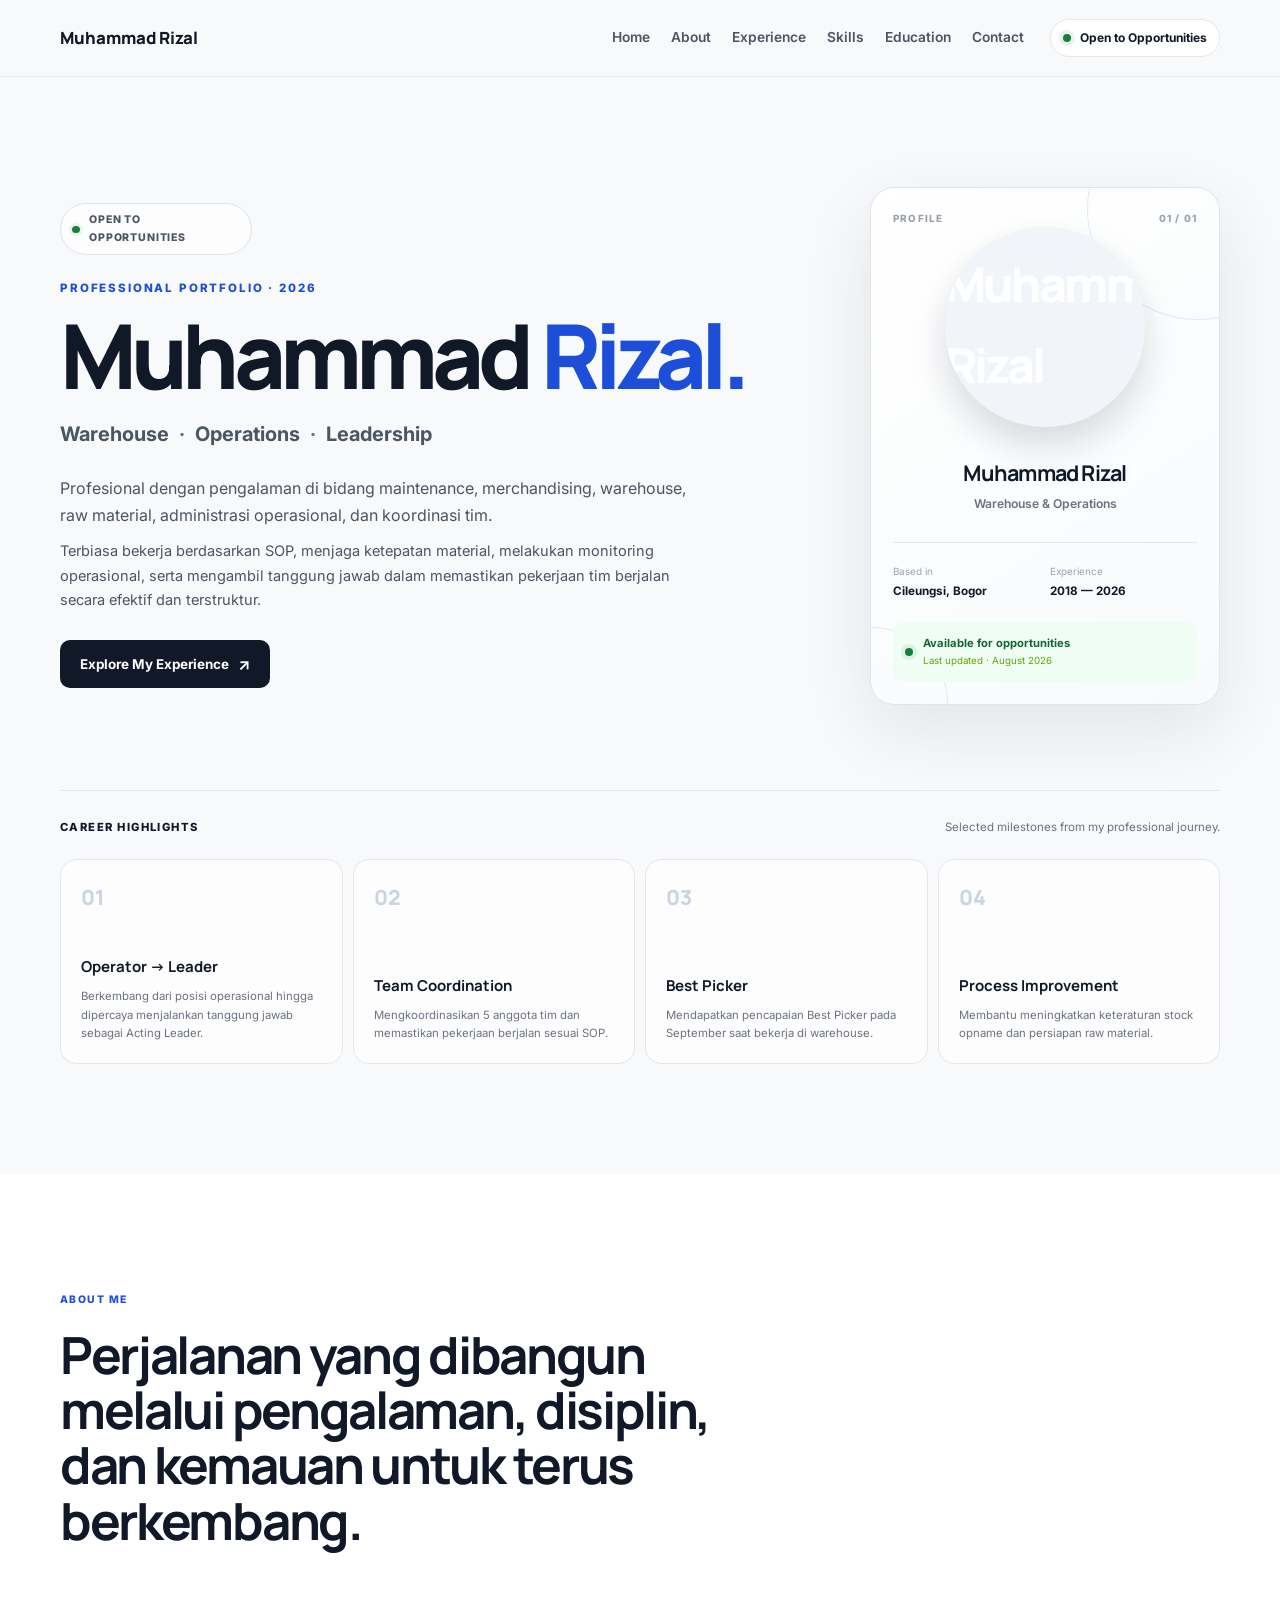
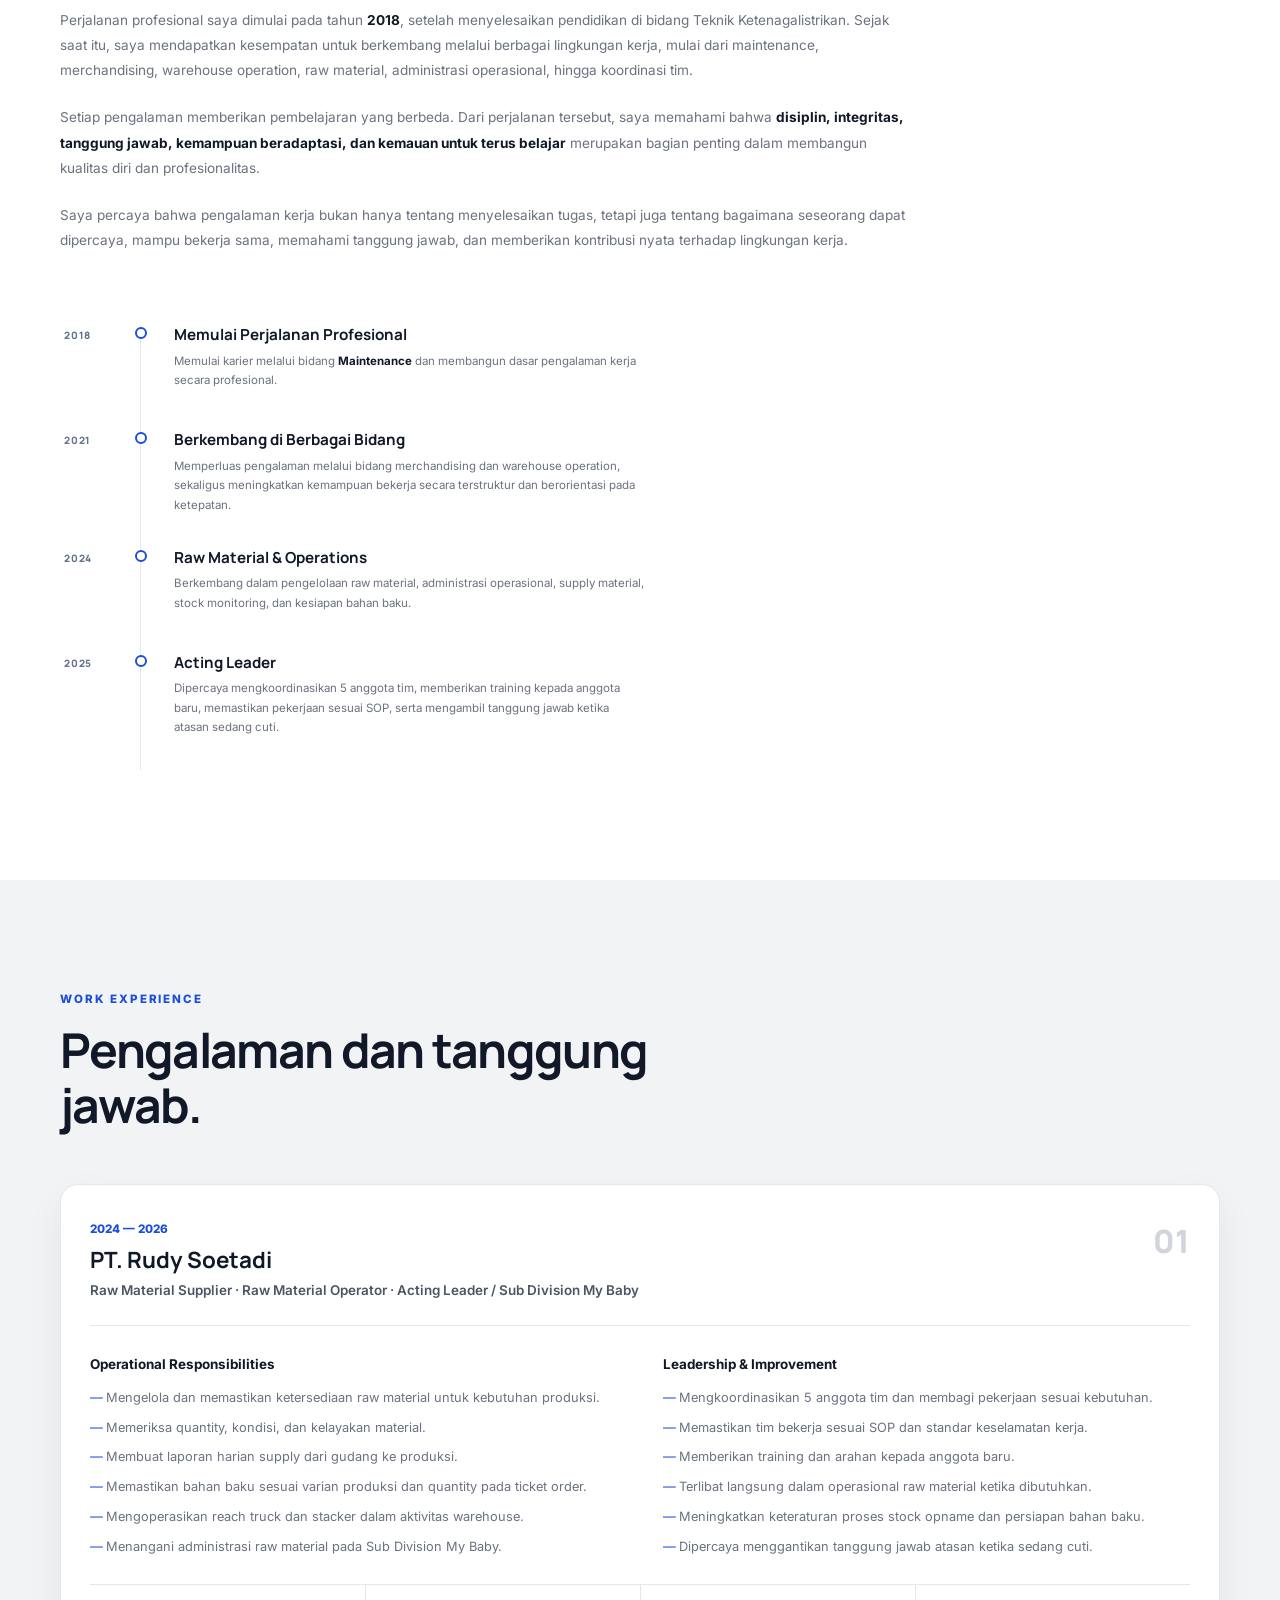
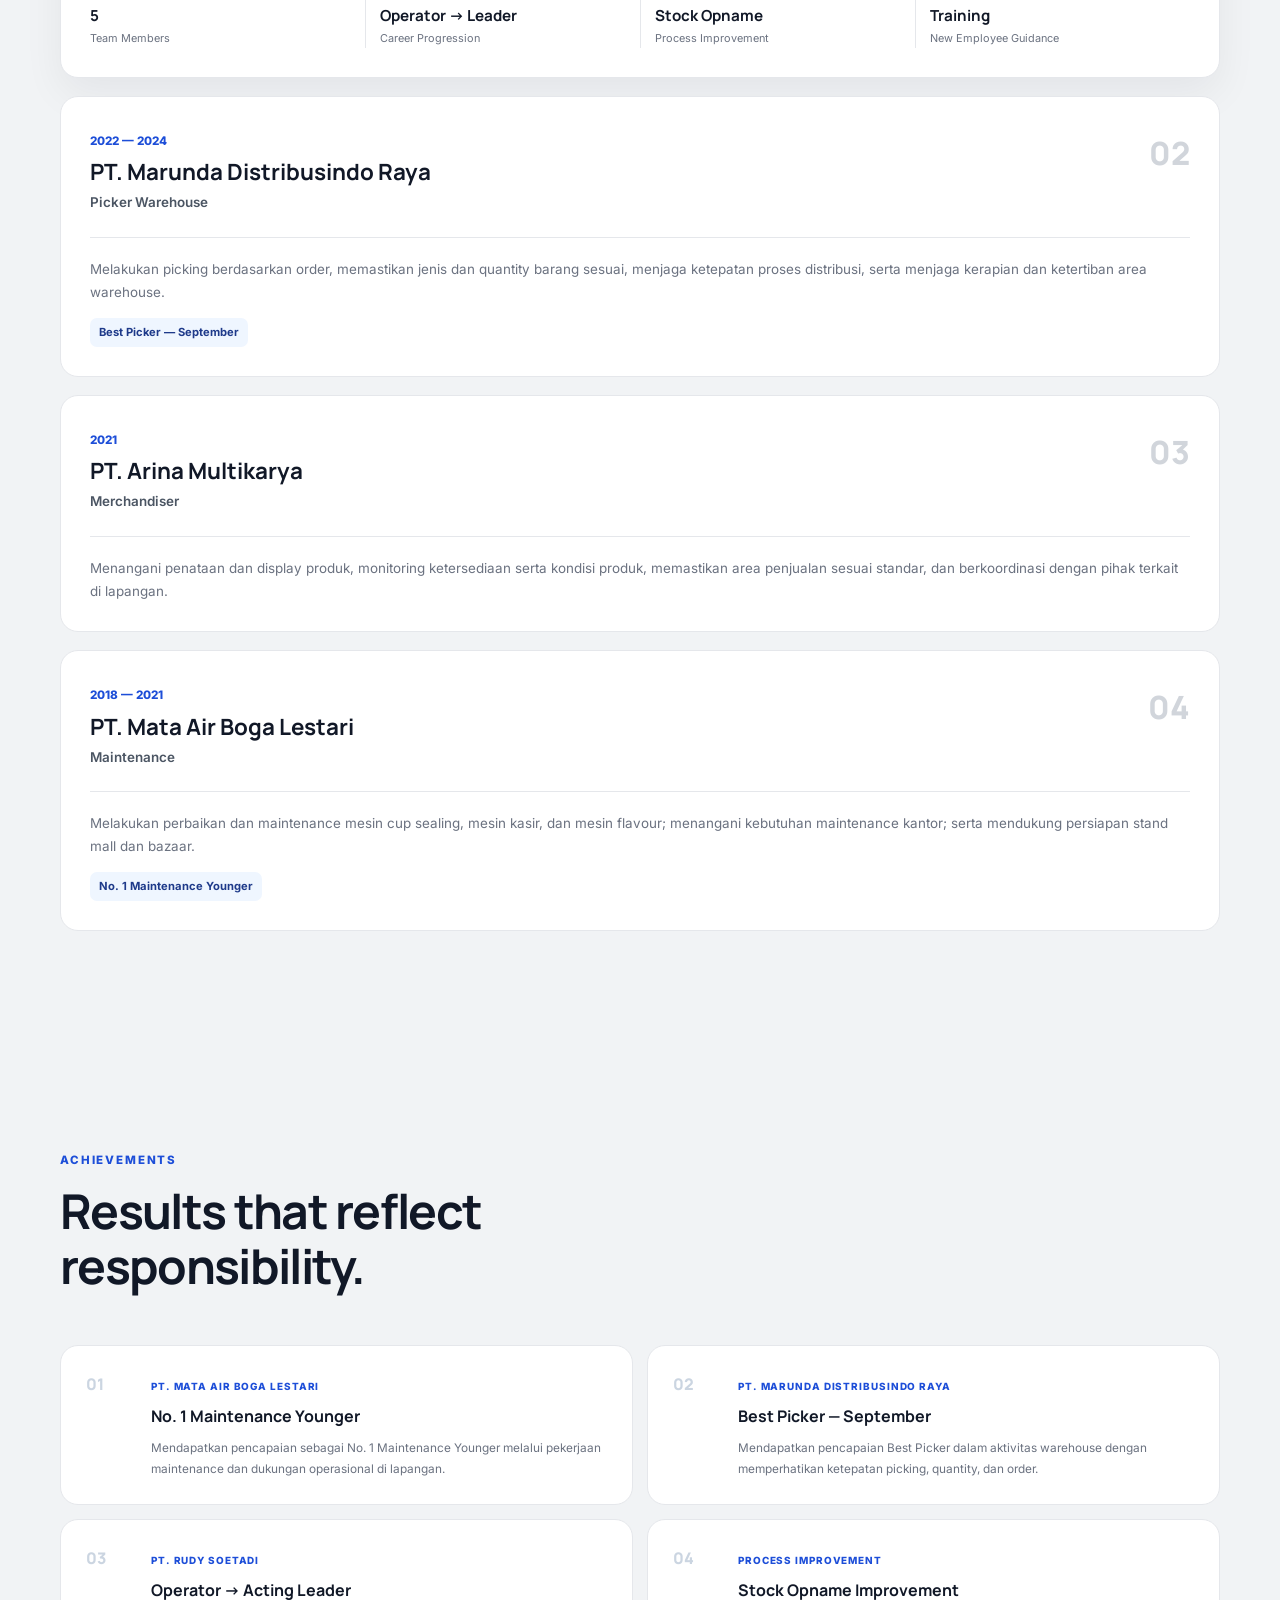
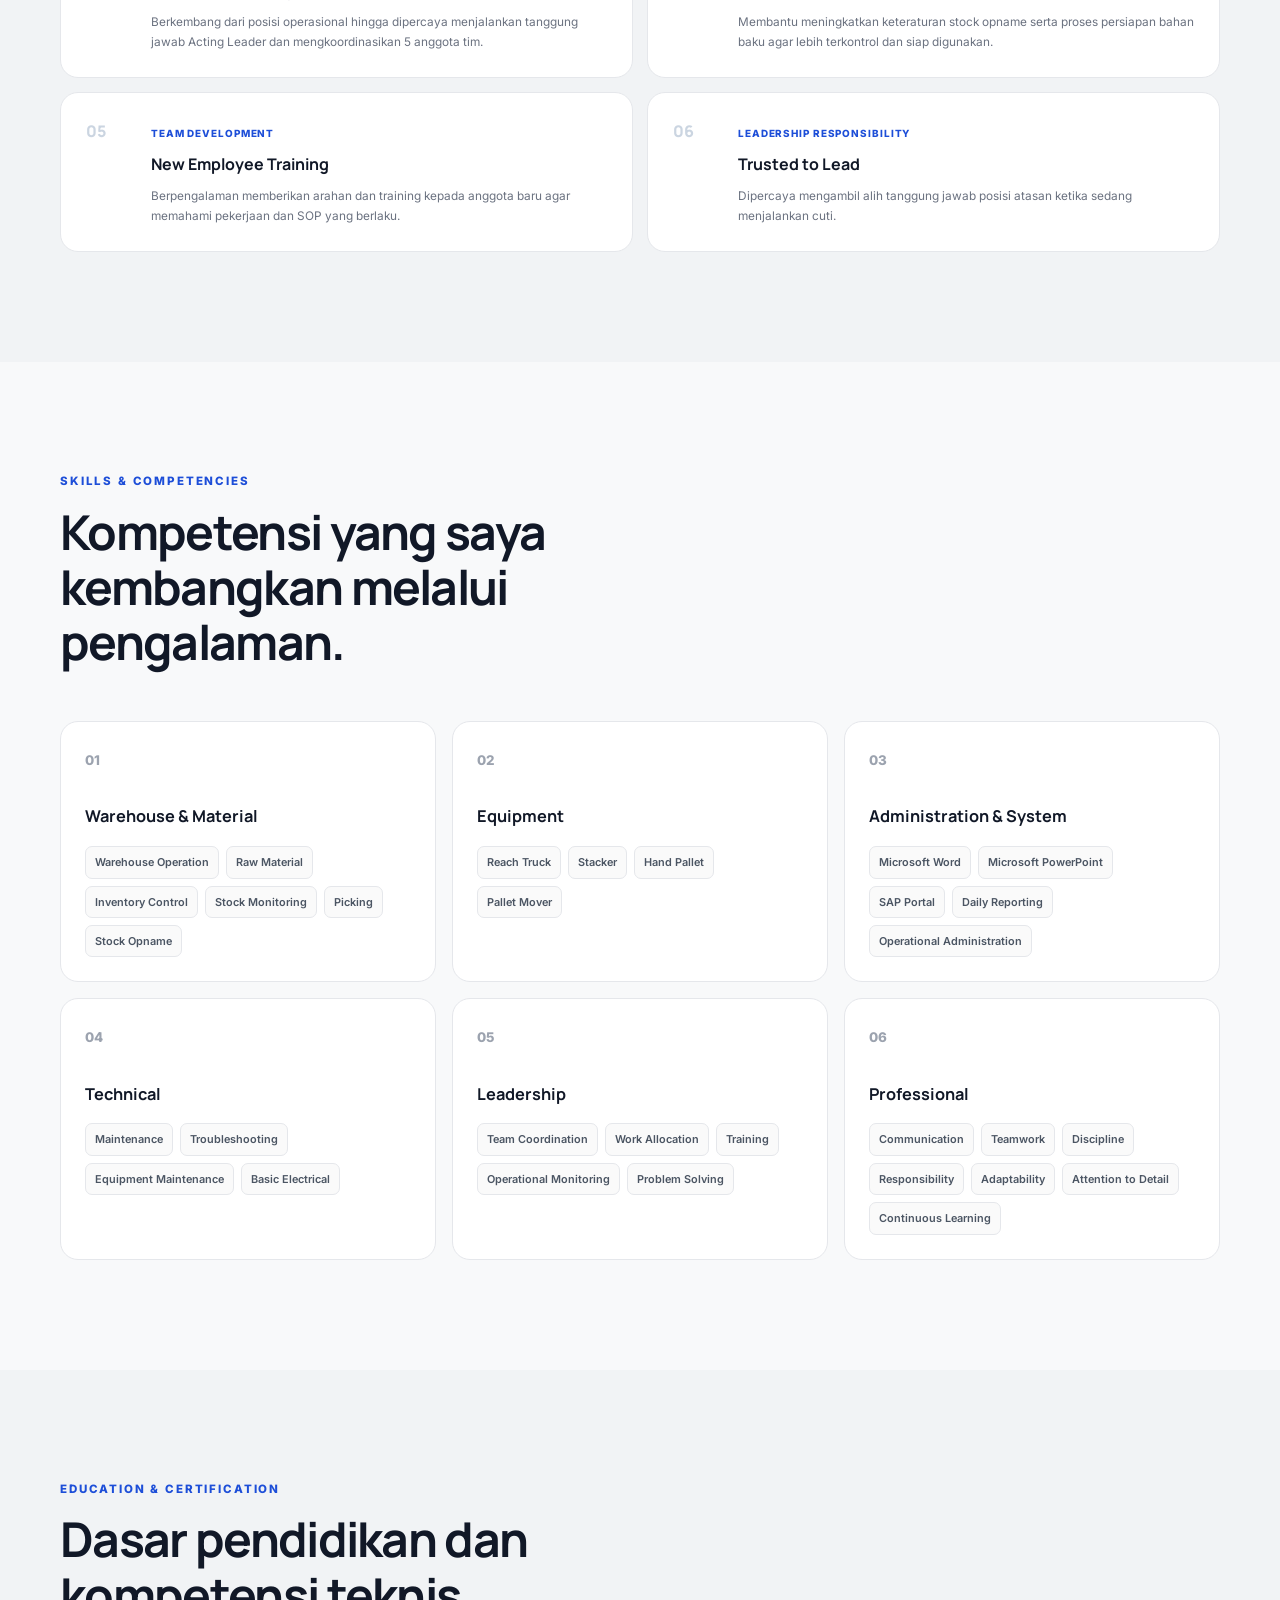
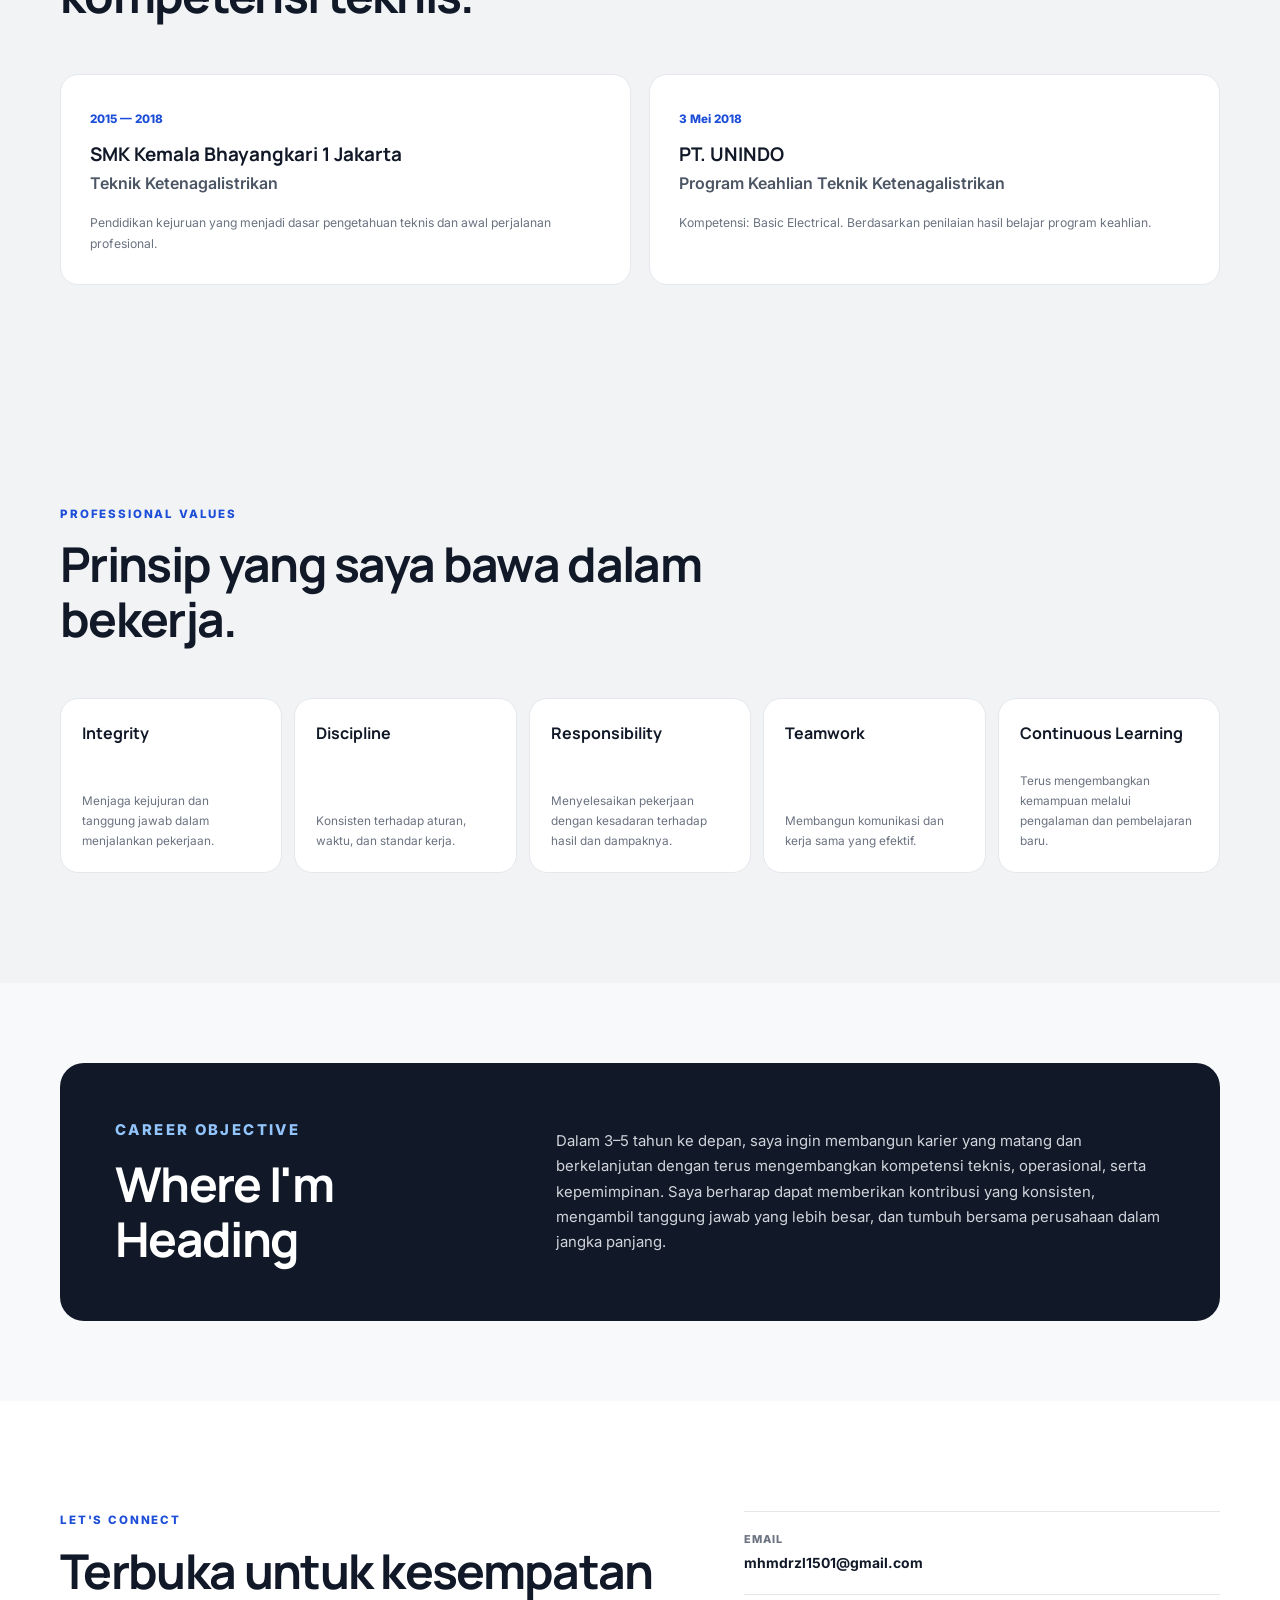
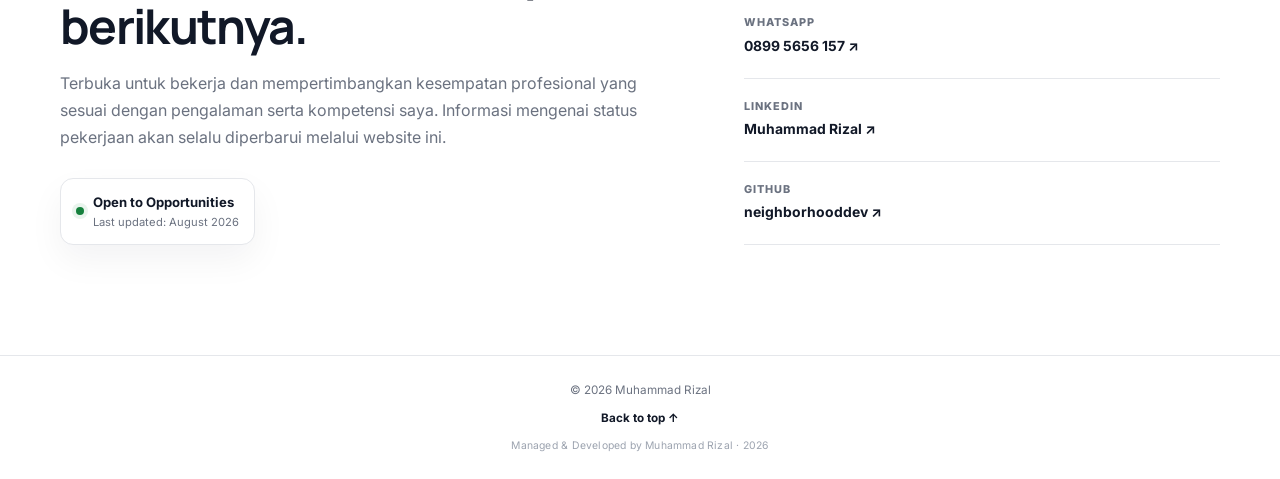
==== commit 6c047b2a: "Add files via upload" ====
--- a/aa.html
+++ b/aa.html
@@ -1459,1465 +1459,4 @@
 <script src="script.js"></script>
 
 </body>
-</html><!DOCTYPE html>
-<html lang="id">
-
-<head>
-    <meta charset="UTF-8">
-    <meta name="viewport" content="width=device-width, initial-scale=1.0">
-
-    <meta
-        name="description"
-        content="Portfolio profesional Muhammad Rizal — Warehouse, Operations & Leadership."
-    >
-
-    <title>Muhammad Rizal | Professional Portfolio</title>
-
-    <!-- Google Fonts -->
-    <link rel="preconnect" href="https://fonts.googleapis.com">
-    <link rel="preconnect" href="https://fonts.gstatic.com" crossorigin>
-
-    <link
-        href="https://fonts.googleapis.com/css2?family=Inter:wght@400;500;600;700&family=Manrope:wght@600;700;800&display=swap"
-        rel="stylesheet"
-    >
-
-    <link rel="stylesheet" href="style.css">
-</head>
-
-<body>
-
-<header class="site-header">
-
-    <nav class="navbar container">
-
-        <a href="#home" class="brand">
-            Muhammad Rizal
-        </a>
-
-        <button
-            class="menu-toggle"
-            aria-label="Buka menu"
-            aria-expanded="false"
-        >
-            <span></span>
-            <span></span>
-            <span></span>
-        </button>
-
-        <div class="nav-menu">
-            <a href="#home">Home</a>
-            <a href="#about">About</a>
-            <a href="#experience">Experience</a>
-            <a href="#skills">Skills</a>
-            <a href="#education">Education</a>
-            <a href="#contact">Contact</a>
-        </div>
-
-        <a href="#contact" class="availability-pill">
-            <span class="status-dot"></span>
-            Open to Opportunities
-        </a>
-
-    </nav>
-
-</header>
-
-
-<main>
-
-<!-- ================= HERO ================= -->
-
-<section class="hero section" id="home">
-
-    <div class="container">
-
-        <div class="hero-grid">
-
-            <div class="hero-copy reveal">
-
-                <div class="hero-label">
-                    <span class="status-dot"></span>
-                    OPEN TO OPPORTUNITIES
-                </div>
-
-                <p class="eyebrow">
-                    PROFESSIONAL PORTFOLIO · 2026
-                </p>
-
-                <h1>
-                    Muhammad
-                    <span>Rizal.</span>
-                </h1>
-
-                <p class="hero-role">
-                    Warehouse
-                    <i>·</i>
-                    Operations
-                    <i>·</i>
-                    Leadership
-                </p>
-
-                <p class="hero-description">
-                    Profesional dengan pengalaman di bidang
-                    maintenance, merchandising, warehouse,
-                    raw material, administrasi operasional,
-                    dan koordinasi tim.
-                </p>
-
-                <p class="hero-description secondary-description">
-                    Terbiasa bekerja berdasarkan SOP, menjaga
-                    ketepatan material, melakukan monitoring
-                    operasional, serta mengambil tanggung jawab
-                    dalam memastikan pekerjaan tim berjalan
-                    secara efektif dan terstruktur.
-                </p>
-
-                <div class="hero-actions">
-
-                    <a
-                        href="#experience"
-                        class="button primary"
-                    >
-                        Explore My Experience
-                        <span>↗</span>
-                    </a>
-
-                </div>
-
-            </div>
-
-
-            <div class="hero-profile reveal">
-
-                <div class="profile-card">
-
-                    <div class="profile-top">
-                        <span>PROFILE</span>
-                        <span>01 / 01</span>
-                    </div>
-
-                    <div class="profile-monogram">
-
-                        <img
-                            src="https://i.imgur.com/rXonuzf.jpeg"
-                            alt="Muhammad Rizal"
-                        >
-
-                    </div>
-
-                    <div class="profile-info">
-
-                        <h2>
-                            Muhammad Rizal
-                        </h2>
-
-                        <p>
-                            Warehouse & Operations
-                        </p>
-
-                    </div>
-
-                    <div class="profile-meta">
-
-                        <div>
-                            <span>Based in</span>
-                            <strong>
-                                Cileungsi, Bogor
-                            </strong>
-                        </div>
-
-                        <div>
-                            <span>Experience</span>
-                            <strong>
-                                2018 — 2026
-                            </strong>
-                        </div>
-
-                    </div>
-
-                    <div class="profile-status">
-
-                        <span class="status-dot"></span>
-
-                        <div>
-
-                            <strong>
-                                Available for opportunities
-                            </strong>
-
-                            <small>
-                                Last updated · August 2026
-                            </small>
-
-                        </div>
-
-                    </div>
-
-                </div>
-
-            </div>
-
-        </div>
-
-
-        <!-- ================= CAREER HIGHLIGHTS ================= -->
-
-        <div class="career-highlights reveal">
-
-            <div class="highlights-heading">
-
-                <span>
-                    CAREER HIGHLIGHTS
-                </span>
-
-                <p>
-                    Selected milestones from my
-                    professional journey.
-                </p>
-
-            </div>
-
-
-            <div class="highlight-grid">
-
-                <article class="highlight-card">
-
-                    <div class="highlight-number">
-                        01
-                    </div>
-
-                    <div>
-
-                        <strong>
-                            Operator → Leader
-                        </strong>
-
-                        <p>
-                            Berkembang dari posisi operasional
-                            hingga dipercaya menjalankan
-                            tanggung jawab sebagai Acting Leader.
-                        </p>
-
-                    </div>
-
-                </article>
-
-
-                <article class="highlight-card">
-
-                    <div class="highlight-number">
-                        02
-                    </div>
-
-                    <div>
-
-                        <strong>
-                            Team Coordination
-                        </strong>
-
-                        <p>
-                            Mengkoordinasikan 5 anggota
-                            tim dan memastikan pekerjaan
-                            berjalan sesuai SOP.
-                        </p>
-
-                    </div>
-
-                </article>
-
-
-                <article class="highlight-card">
-
-                    <div class="highlight-number">
-                        03
-                    </div>
-
-                    <div>
-
-                        <strong>
-                            Best Picker
-                        </strong>
-
-                        <p>
-                            Mendapatkan pencapaian
-                            Best Picker pada September
-                            saat bekerja di warehouse.
-                        </p>
-
-                    </div>
-
-                </article>
-
-
-                <article class="highlight-card">
-
-                    <div class="highlight-number">
-                        04
-                    </div>
-
-                    <div>
-
-                        <strong>
-                            Process Improvement
-                        </strong>
-
-                        <p>
-                            Membantu meningkatkan
-                            keteraturan stock opname
-                            dan persiapan raw material.
-                        </p>
-
-                    </div>
-
-                </article>
-
-            </div>
-
-        </div>
-
-    </div>
-
-</section>
-
-
-<!-- ================= ABOUT ME ================= -->
-
-<section class="about-section" id="about">
-
-    <div class="container">
-
-        <div class="about-header">
-
-            <span class="section-label">
-                ABOUT ME
-            </span>
-
-            <h2>
-                Perjalanan yang dibangun melalui
-                pengalaman, disiplin, dan kemauan
-                untuk terus berkembang.
-            </h2>
-
-        </div>
-
-
-        <div class="about-content">
-
-            <div class="about-intro">
-
-                <p>
-                    Perjalanan profesional saya dimulai pada tahun
-                    <strong>2018</strong>, setelah menyelesaikan
-                    pendidikan di bidang Teknik Ketenagalistrikan.
-                    Sejak saat itu, saya mendapatkan kesempatan
-                    untuk berkembang melalui berbagai lingkungan
-                    kerja, mulai dari maintenance, merchandising,
-                    warehouse operation, raw material, administrasi
-                    operasional, hingga koordinasi tim.
-                </p>
-
-                <p>
-                    Setiap pengalaman memberikan pembelajaran yang
-                    berbeda. Dari perjalanan tersebut, saya memahami
-                    bahwa <strong>disiplin, integritas, tanggung jawab,
-                    kemampuan beradaptasi, dan kemauan untuk terus
-                    belajar</strong> merupakan bagian penting dalam
-                    membangun kualitas diri dan profesionalitas.
-                </p>
-
-                <p>
-                    Saya percaya bahwa pengalaman kerja bukan hanya
-                    tentang menyelesaikan tugas, tetapi juga tentang
-                    bagaimana seseorang dapat dipercaya, mampu bekerja
-                    sama, memahami tanggung jawab, dan memberikan
-                    kontribusi nyata terhadap lingkungan kerja.
-                </p>
-
-            </div>
-
-
-            <div class="about-journey">
-
-                <div class="journey-item">
-
-                    <div class="journey-year">
-                        2018
-                    </div>
-
-                    <div class="journey-line"></div>
-
-                    <div class="journey-content">
-
-                        <h3>
-                            Memulai Perjalanan Profesional
-                        </h3>
-
-                        <p>
-                            Memulai karier melalui bidang
-                            <strong>Maintenance</strong> dan
-                            membangun dasar pengalaman kerja
-                            secara profesional.
-                        </p>
-
-                    </div>
-
-                </div>
-
-
-                <div class="journey-item">
-
-                    <div class="journey-year">
-                        2021
-                    </div>
-
-                    <div class="journey-line"></div>
-
-                    <div class="journey-content">
-
-                        <h3>
-                            Berkembang di Berbagai Bidang
-                        </h3>
-
-                        <p>
-                            Memperluas pengalaman melalui bidang
-                            merchandising dan warehouse operation,
-                            sekaligus meningkatkan kemampuan bekerja
-                            secara terstruktur dan berorientasi pada
-                            ketepatan.
-                        </p>
-
-                    </div>
-
-                </div>
-
-
-                <div class="journey-item">
-
-                    <div class="journey-year">
-                        2024
-                    </div>
-
-                    <div class="journey-line"></div>
-
-                    <div class="journey-content">
-
-                        <h3>
-                            Raw Material & Operations
-                        </h3>
-
-                        <p>
-                            Berkembang dalam pengelolaan raw material,
-                            administrasi operasional, supply material,
-                            stock monitoring, dan kesiapan bahan baku.
-                        </p>
-
-                    </div>
-
-                </div>
-
-
-                <div class="journey-item">
-
-                    <div class="journey-year">
-                        2025
-                    </div>
-
-                    <div class="journey-line"></div>
-
-                    <div class="journey-content">
-
-                        <h3>
-                            Acting Leader
-                        </h3>
-
-                        <p>
-                            Dipercaya mengkoordinasikan 5 anggota tim,
-                            memberikan training kepada anggota baru,
-                            memastikan pekerjaan sesuai SOP, serta
-                            mengambil tanggung jawab ketika atasan
-                            sedang cuti.
-                        </p>
-
-                    </div>
-
-                </div>
-
-            </div>
-
-        </div>
-
-    </div>
-
-</section>
-
-
-<!-- ================= EXPERIENCE ================= -->
-
-<section class="section muted" id="experience">
-
-    <div class="container">
-
-        <div class="section-heading reveal">
-
-            <p class="eyebrow">
-                WORK EXPERIENCE
-            </p>
-
-            <h2>
-                Pengalaman dan tanggung jawab.
-            </h2>
-
-        </div>
-
-
-        <div class="experience-list">
-
-
-            <!-- RUDY SOETADI -->
-
-            <article class="experience-card featured reveal">
-
-                <div class="experience-top">
-
-                    <div>
-
-                        <span>
-                            2024 — 2026
-                        </span>
-
-                        <h3>
-                            PT. Rudy Soetadi
-                        </h3>
-
-                        <p>
-                            Raw Material Supplier ·
-                            Raw Material Operator ·
-                            Acting Leader / Sub Division My Baby
-                        </p>
-
-                    </div>
-
-                    <strong>
-                        01
-                    </strong>
-
-                </div>
-
-
-                <div class="experience-columns">
-
-                    <div>
-
-                        <h4>
-                            Operational Responsibilities
-                        </h4>
-
-                        <ul>
-
-                            <li>
-                                Mengelola dan memastikan ketersediaan
-                                raw material untuk kebutuhan produksi.
-                            </li>
-
-                            <li>
-                                Memeriksa quantity, kondisi, dan
-                                kelayakan material.
-                            </li>
-
-                            <li>
-                                Membuat laporan harian supply dari
-                                gudang ke produksi.
-                            </li>
-
-                            <li>
-                                Memastikan bahan baku sesuai varian
-                                produksi dan quantity pada ticket order.
-                            </li>
-
-                            <li>
-                                Mengoperasikan reach truck dan stacker
-                                dalam aktivitas warehouse.
-                            </li>
-
-                            <li>
-                                Menangani administrasi raw material
-                                pada Sub Division My Baby.
-                            </li>
-
-                        </ul>
-
-                    </div>
-
-
-                    <div>
-
-                        <h4>
-                            Leadership & Improvement
-                        </h4>
-
-                        <ul>
-
-                            <li>
-                                Mengkoordinasikan 5 anggota tim dan
-                                membagi pekerjaan sesuai kebutuhan.
-                            </li>
-
-                            <li>
-                                Memastikan tim bekerja sesuai SOP
-                                dan standar keselamatan kerja.
-                            </li>
-
-                            <li>
-                                Memberikan training dan arahan kepada
-                                anggota baru.
-                            </li>
-
-                            <li>
-                                Terlibat langsung dalam operasional
-                                raw material ketika dibutuhkan.
-                            </li>
-
-                            <li>
-                                Meningkatkan keteraturan proses
-                                stock opname dan persiapan bahan baku.
-                            </li>
-
-                            <li>
-                                Dipercaya menggantikan tanggung jawab
-                                atasan ketika sedang cuti.
-                            </li>
-
-                        </ul>
-
-                    </div>
-
-                </div>
-
-
-                <div class="achievement-panel">
-
-                    <div>
-                        <strong>5</strong>
-                        <span>Team Members</span>
-                    </div>
-
-                    <div>
-                        <strong>
-                            Operator → Leader
-                        </strong>
-                        <span>
-                            Career Progression
-                        </span>
-                    </div>
-
-                    <div>
-                        <strong>
-                            Stock Opname
-                        </strong>
-                        <span>
-                            Process Improvement
-                        </span>
-                    </div>
-
-                    <div>
-                        <strong>
-                            Training
-                        </strong>
-                        <span>
-                            New Employee Guidance
-                        </span>
-                    </div>
-
-                </div>
-
-            </article>
-
-
-            <!-- MARUNDA -->
-
-            <article class="experience-card reveal">
-
-                <div class="experience-top">
-
-                    <div>
-
-                        <span>
-                            2022 — 2024
-                        </span>
-
-                        <h3>
-                            PT. Marunda Distribusindo Raya
-                        </h3>
-
-                        <p>
-                            Picker Warehouse
-                        </p>
-
-                    </div>
-
-                    <strong>
-                        02
-                    </strong>
-
-                </div>
-
-                <p class="simple">
-                    Melakukan picking berdasarkan order,
-                    memastikan jenis dan quantity barang sesuai,
-                    menjaga ketepatan proses distribusi,
-                    serta menjaga kerapian dan ketertiban
-                    area warehouse.
-                </p>
-
-                <em>
-                    Best Picker — September
-                </em>
-
-            </article>
-
-
-            <!-- ARINA -->
-
-            <article class="experience-card reveal">
-
-                <div class="experience-top">
-
-                    <div>
-
-                        <span>
-                            2021
-                        </span>
-
-                        <h3>
-                            PT. Arina Multikarya
-                        </h3>
-
-                        <p>
-                            Merchandiser
-                        </p>
-
-                    </div>
-
-                    <strong>
-                        03
-                    </strong>
-
-                </div>
-
-                <p class="simple">
-                    Menangani penataan dan display produk,
-                    monitoring ketersediaan serta kondisi produk,
-                    memastikan area penjualan sesuai standar,
-                    dan berkoordinasi dengan pihak terkait
-                    di lapangan.
-                </p>
-
-            </article>
-
-
-            <!-- MATA AIR -->
-
-            <article class="experience-card reveal">
-
-                <div class="experience-top">
-
-                    <div>
-
-                        <span>
-                            2018 — 2021
-                        </span>
-
-                        <h3>
-                            PT. Mata Air Boga Lestari
-                        </h3>
-
-                        <p>
-                            Maintenance
-                        </p>
-
-                    </div>
-
-                    <strong>
-                        04
-                    </strong>
-
-                </div>
-
-                <p class="simple">
-                    Melakukan perbaikan dan maintenance mesin
-                    cup sealing, mesin kasir, dan mesin flavour;
-                    menangani kebutuhan maintenance kantor;
-                    serta mendukung persiapan stand mall dan bazaar.
-                </p>
-
-                <em>
-                    No. 1 Maintenance Younger
-                </em>
-
-            </article>
-
-        </div>
-
-    </div>
-
-</section>
-
-
-<!-- ================= ACHIEVEMENTS ================= -->
-
-<section class="section achievements muted" id="achievements">
-
-    <div class="container">
-
-        <div class="section-heading reveal">
-
-            <p class="eyebrow">
-                ACHIEVEMENTS
-            </p>
-
-            <h2>
-                Results that reflect responsibility.
-            </h2>
-
-        </div>
-
-
-        <div class="achievement-grid">
-
-            <article class="achievement-card reveal">
-
-                <div class="achievement-number">
-                    01
-                </div>
-
-                <div class="achievement-content">
-
-                    <span>
-                        PT. MATA AIR BOGA LESTARI
-                    </span>
-
-                    <h3>
-                        No. 1 Maintenance Younger
-                    </h3>
-
-                    <p>
-                        Mendapatkan pencapaian sebagai
-                        No. 1 Maintenance Younger melalui
-                        pekerjaan maintenance dan dukungan
-                        operasional di lapangan.
-                    </p>
-
-                </div>
-
-            </article>
-
-
-            <article class="achievement-card reveal">
-
-                <div class="achievement-number">
-                    02
-                </div>
-
-                <div class="achievement-content">
-
-                    <span>
-                        PT. MARUNDA DISTRIBUSINDO RAYA
-                    </span>
-
-                    <h3>
-                        Best Picker — September
-                    </h3>
-
-                    <p>
-                        Mendapatkan pencapaian Best Picker
-                        dalam aktivitas warehouse dengan
-                        memperhatikan ketepatan picking,
-                        quantity, dan order.
-                    </p>
-
-                </div>
-
-            </article>
-
-
-            <article class="achievement-card reveal">
-
-                <div class="achievement-number">
-                    03
-                </div>
-
-                <div class="achievement-content">
-
-                    <span>
-                        PT. RUDY SOETADI
-                    </span>
-
-                    <h3>
-                        Operator → Acting Leader
-                    </h3>
-
-                    <p>
-                        Berkembang dari posisi operasional
-                        hingga dipercaya menjalankan
-                        tanggung jawab Acting Leader dan
-                        mengkoordinasikan 5 anggota tim.
-                    </p>
-
-                </div>
-
-            </article>
-
-
-            <article class="achievement-card reveal">
-
-                <div class="achievement-number">
-                    04
-                </div>
-
-                <div class="achievement-content">
-
-                    <span>
-                        PROCESS IMPROVEMENT
-                    </span>
-
-                    <h3>
-                        Stock Opname Improvement
-                    </h3>
-
-                    <p>
-                        Membantu meningkatkan keteraturan
-                        stock opname serta proses persiapan
-                        bahan baku agar lebih terkontrol
-                        dan siap digunakan.
-                    </p>
-
-                </div>
-
-            </article>
-
-
-            <article class="achievement-card">
-
-                <div class="achievement-number">
-                    05
-                </div>
-
-                <div class="achievement-content">
-
-                    <span>
-                        TEAM DEVELOPMENT
-                    </span>
-
-                    <h3>
-                        New Employee Training
-                    </h3>
-
-                    <p>
-                        Berpengalaman memberikan arahan
-                        dan training kepada anggota baru
-                        agar memahami pekerjaan dan SOP
-                        yang berlaku.
-                    </p>
-
-                </div>
-
-            </article>
-
-
-            <article class="achievement-card">
-
-                <div class="achievement-number">
-                    06
-                </div>
-
-                <div class="achievement-content">
-
-                    <span>
-                        LEADERSHIP RESPONSIBILITY
-                    </span>
-
-                    <h3>
-                        Trusted to Lead
-                    </h3>
-
-                    <p>
-                        Dipercaya mengambil alih tanggung
-                        jawab posisi atasan ketika sedang
-                        menjalankan cuti.
-                    </p>
-
-                </div>
-
-            </article>
-
-        </div>
-
-    </div>
-
-</section>
-
-
-<!-- ================= SKILLS ================= -->
-
-<section class="section" id="skills">
-
-    <div class="container">
-
-        <div class="section-heading reveal">
-
-            <p class="eyebrow">
-                SKILLS & COMPETENCIES
-            </p>
-
-            <h2>
-                Kompetensi yang saya kembangkan melalui pengalaman.
-            </h2>
-
-        </div>
-
-
-        <div class="skills-grid">
-
-            <article class="skill-card reveal">
-
-                <small>01</small>
-
-                <h3>
-                    Warehouse & Material
-                </h3>
-
-                <div class="tags">
-                    <span>Warehouse Operation</span>
-                    <span>Raw Material</span>
-                    <span>Inventory Control</span>
-                    <span>Stock Monitoring</span>
-                    <span>Picking</span>
-                    <span>Stock Opname</span>
-                </div>
-
-            </article>
-
-
-            <article class="skill-card reveal">
-
-                <small>02</small>
-
-                <h3>
-                    Equipment
-                </h3>
-
-                <div class="tags">
-                    <span>Reach Truck</span>
-                    <span>Stacker</span>
-                    <span>Hand Pallet</span>
-                    <span>Pallet Mover</span>
-                </div>
-
-            </article>
-
-
-            <article class="skill-card reveal">
-
-                <small>03</small>
-
-                <h3>
-                    Administration & System
-                </h3>
-
-                <div class="tags">
-                    <span>Microsoft Word</span>
-                    <span>Microsoft PowerPoint</span>
-                    <span>SAP Portal</span>
-                    <span>Daily Reporting</span>
-                    <span>Operational Administration</span>
-                </div>
-
-            </article>
-
-
-            <article class="skill-card reveal">
-
-                <small>04</small>
-
-                <h3>
-                    Technical
-                </h3>
-
-                <div class="tags">
-                    <span>Maintenance</span>
-                    <span>Troubleshooting</span>
-                    <span>Equipment Maintenance</span>
-                    <span>Basic Electrical</span>
-                </div>
-
-            </article>
-
-
-            <article class="skill-card reveal">
-
-                <small>05</small>
-
-                <h3>
-                    Leadership
-                </h3>
-
-                <div class="tags">
-                    <span>Team Coordination</span>
-                    <span>Work Allocation</span>
-                    <span>Training</span>
-                    <span>Operational Monitoring</span>
-                    <span>Problem Solving</span>
-                </div>
-
-            </article>
-
-
-            <article class="skill-card reveal">
-
-                <small>06</small>
-
-                <h3>
-                    Professional
-                </h3>
-
-                <div class="tags">
-                    <span>Communication</span>
-                    <span>Teamwork</span>
-                    <span>Discipline</span>
-                    <span>Responsibility</span>
-                    <span>Adaptability</span>
-                    <span>Attention to Detail</span>
-                    <span>Continuous Learning</span>
-                </div>
-
-            </article>
-
-        </div>
-
-    </div>
-
-</section>
-
-
-<!-- ================= EDUCATION ================= -->
-
-<section class="section muted" id="education">
-
-    <div class="container">
-
-        <div class="section-heading reveal">
-
-            <p class="eyebrow">
-                EDUCATION & CERTIFICATION
-            </p>
-
-            <h2>
-                Dasar pendidikan dan kompetensi teknis.
-            </h2>
-
-        </div>
-
-
-        <div class="education-grid">
-
-            <article class="education-card reveal">
-
-                <span>
-                    2015 — 2018
-                </span>
-
-                <h3>
-                    SMK Kemala Bhayangkari 1 Jakarta
-                </h3>
-
-                <p>
-                    Teknik Ketenagalistrikan
-                </p>
-
-                <small>
-                    Pendidikan kejuruan yang menjadi dasar
-                    pengetahuan teknis dan awal perjalanan
-                    profesional.
-                </small>
-
-            </article>
-
-
-            <article class="education-card reveal">
-
-                <span>
-                    3 Mei 2018
-                </span>
-
-                <h3>
-                    PT. UNINDO
-                </h3>
-
-                <p>
-                    Program Keahlian Teknik Ketenagalistrikan
-                </p>
-
-                <small>
-                    Kompetensi: Basic Electrical.
-                    Berdasarkan penilaian hasil belajar
-                    program keahlian.
-                </small>
-
-            </article>
-
-        </div>
-
-    </div>
-
-</section>
-
-
-<!-- ================= PROFESSIONAL VALUES ================= -->
-
-<section class="section muted" id="values">
-
-    <div class="container">
-
-        <div class="section-heading reveal">
-
-            <p class="eyebrow">
-                PROFESSIONAL VALUES
-            </p>
-
-            <h2>
-                Prinsip yang saya bawa dalam bekerja.
-            </h2>
-
-        </div>
-
-
-        <div class="values-grid">
-
-            <article class="value-card reveal">
-                <strong>Integrity</strong>
-                <span>
-                    Menjaga kejujuran dan tanggung jawab
-                    dalam menjalankan pekerjaan.
-                </span>
-            </article>
-
-            <article class="value-card reveal">
-                <strong>Discipline</strong>
-                <span>
-                    Konsisten terhadap aturan, waktu,
-                    dan standar kerja.
-                </span>
-            </article>
-
-            <article class="value-card reveal">
-                <strong>Responsibility</strong>
-                <span>
-                    Menyelesaikan pekerjaan dengan kesadaran
-                    terhadap hasil dan dampaknya.
-                </span>
-            </article>
-
-            <article class="value-card reveal">
-                <strong>Teamwork</strong>
-                <span>
-                    Membangun komunikasi dan kerja sama
-                    yang efektif.
-                </span>
-            </article>
-
-            <article class="value-card reveal">
-                <strong>Continuous Learning</strong>
-                <span>
-                    Terus mengembangkan kemampuan melalui
-                    pengalaman dan pembelajaran baru.
-                </span>
-            </article>
-
-        </div>
-
-    </div>
-
-</section>
-
-
-<!-- ================= CAREER OBJECTIVE ================= -->
-
-<section class="section objective">
-
-    <div class="container objective-card reveal">
-
-        <div>
-
-            <p class="eyebrow">
-                CAREER OBJECTIVE
-            </p>
-
-            <h2>
-                Where I'm Heading
-            </h2>
-
-        </div>
-
-        <p>
-            Dalam 3–5 tahun ke depan, saya ingin membangun
-            karier yang matang dan berkelanjutan dengan terus
-            mengembangkan kompetensi teknis, operasional,
-            serta kepemimpinan. Saya berharap dapat memberikan
-            kontribusi yang konsisten, mengambil tanggung jawab
-            yang lebih besar, dan tumbuh bersama perusahaan
-            dalam jangka panjang.
-        </p>
-
-    </div>
-
-</section>
-
-
-<!-- ================= CONTACT ================= -->
-
-<section class="section contact" id="contact">
-
-    <div class="container contact-grid">
-
-        <div class="contact-copy reveal">
-
-            <p class="eyebrow">
-                LET'S CONNECT
-            </p>
-
-            <h2>
-                Terbuka untuk kesempatan berikutnya.
-            </h2>
-
-            <p>
-                Terbuka untuk bekerja dan mempertimbangkan
-                kesempatan profesional yang sesuai dengan
-                pengalaman serta kompetensi saya.
-                Informasi mengenai status pekerjaan akan selalu
-                diperbarui melalui website ini.
-            </p>
-
-
-            <div class="availability-card">
-
-                <span class="status-dot"></span>
-
-                <div>
-
-                    <strong>
-                        Open to Opportunities
-                    </strong>
-
-                    <small>
-                        Last updated: August 2026
-                    </small>
-
-                </div>
-
-            </div>
-
-        </div>
-
-
-        <div class="contact-list">
-
-            <a href="mailto:mhmdrzl1501@gmail.com">
-
-                <span>
-                    Email
-                </span>
-
-                <strong>
-                    mhmdrzl1501@gmail.com
-                </strong>
-
-            </a>
-
-
-            <a
-                href="https://wa.me/628995656157"
-                target="_blank"
-                rel="noopener"
-            >
-
-                <span>
-                    WhatsApp
-                </span>
-
-                <strong>
-                    0899 5656 157 ↗
-                </strong>
-
-            </a>
-
-
-            <a
-                href="https://www.linkedin.com/in/muhammad-rizal-b756261b6"
-                target="_blank"
-                rel="noopener"
-            >
-
-                <span>
-                    LinkedIn
-                </span>
-
-                <strong>
-                    Muhammad Rizal ↗
-                </strong>
-
-            </a>
-
-
-            <a
-                href="https://github.com/neighborhooddev"
-                target="_blank"
-                rel="noopener"
-            >
-
-                <span>
-                    GitHub
-                </span>
-
-                <strong>
-                    neighborhooddev ↗
-                </strong>
-
-            </a>
-
-        </div>
-
-    </div>
-
-</section>
-
-</main>
-
-
-<!-- ================= FOOTER ================= -->
-
-<footer>
-
-    <div class="container footer-content">
-
-        <span>
-            © 2026 Muhammad Rizal
-        </span>
-
-        <a href="#home">
-            Back to top ↑
-        </a>
-
-        <small>
-            Managed & Developed by Muhammad Rizal · 2026
-        </small>
-
-    </div>
-
-</footer>
-
-
-<script src="script.js"></script>
-
-</body>
 </html>
